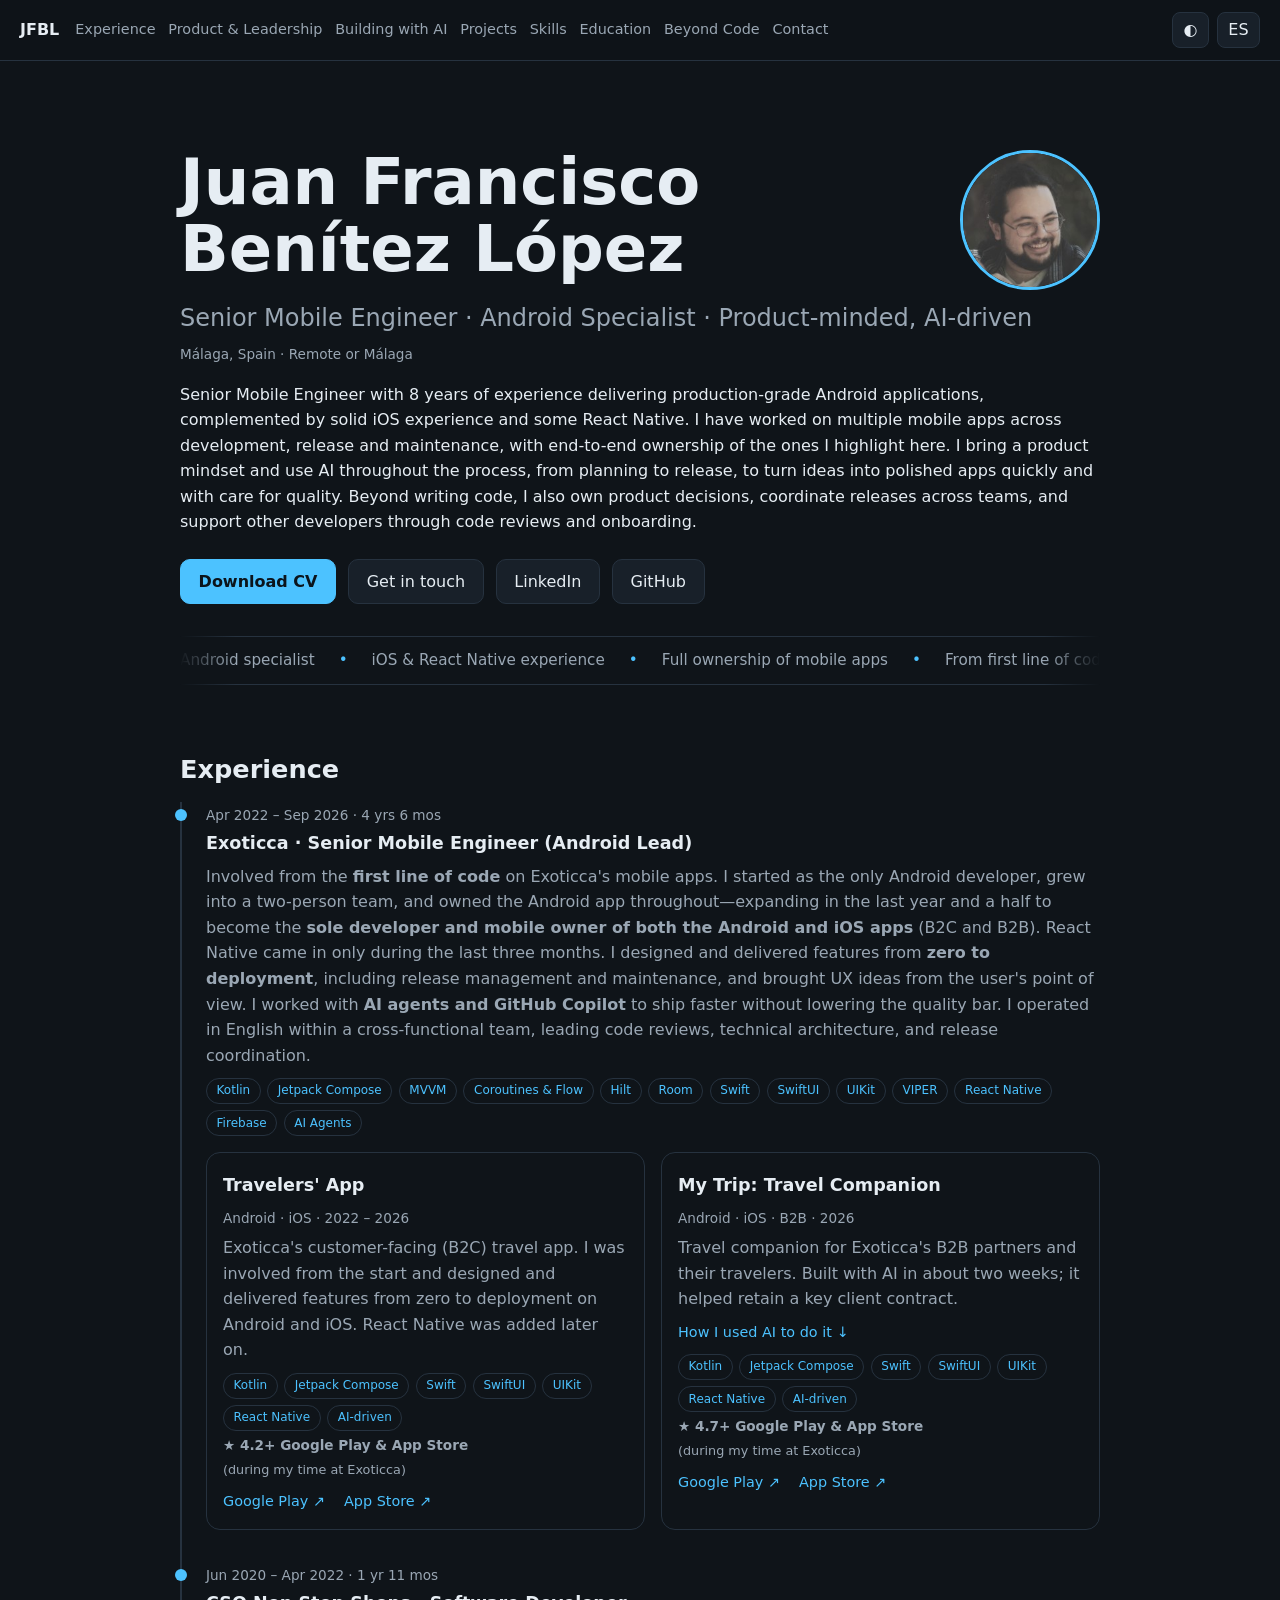
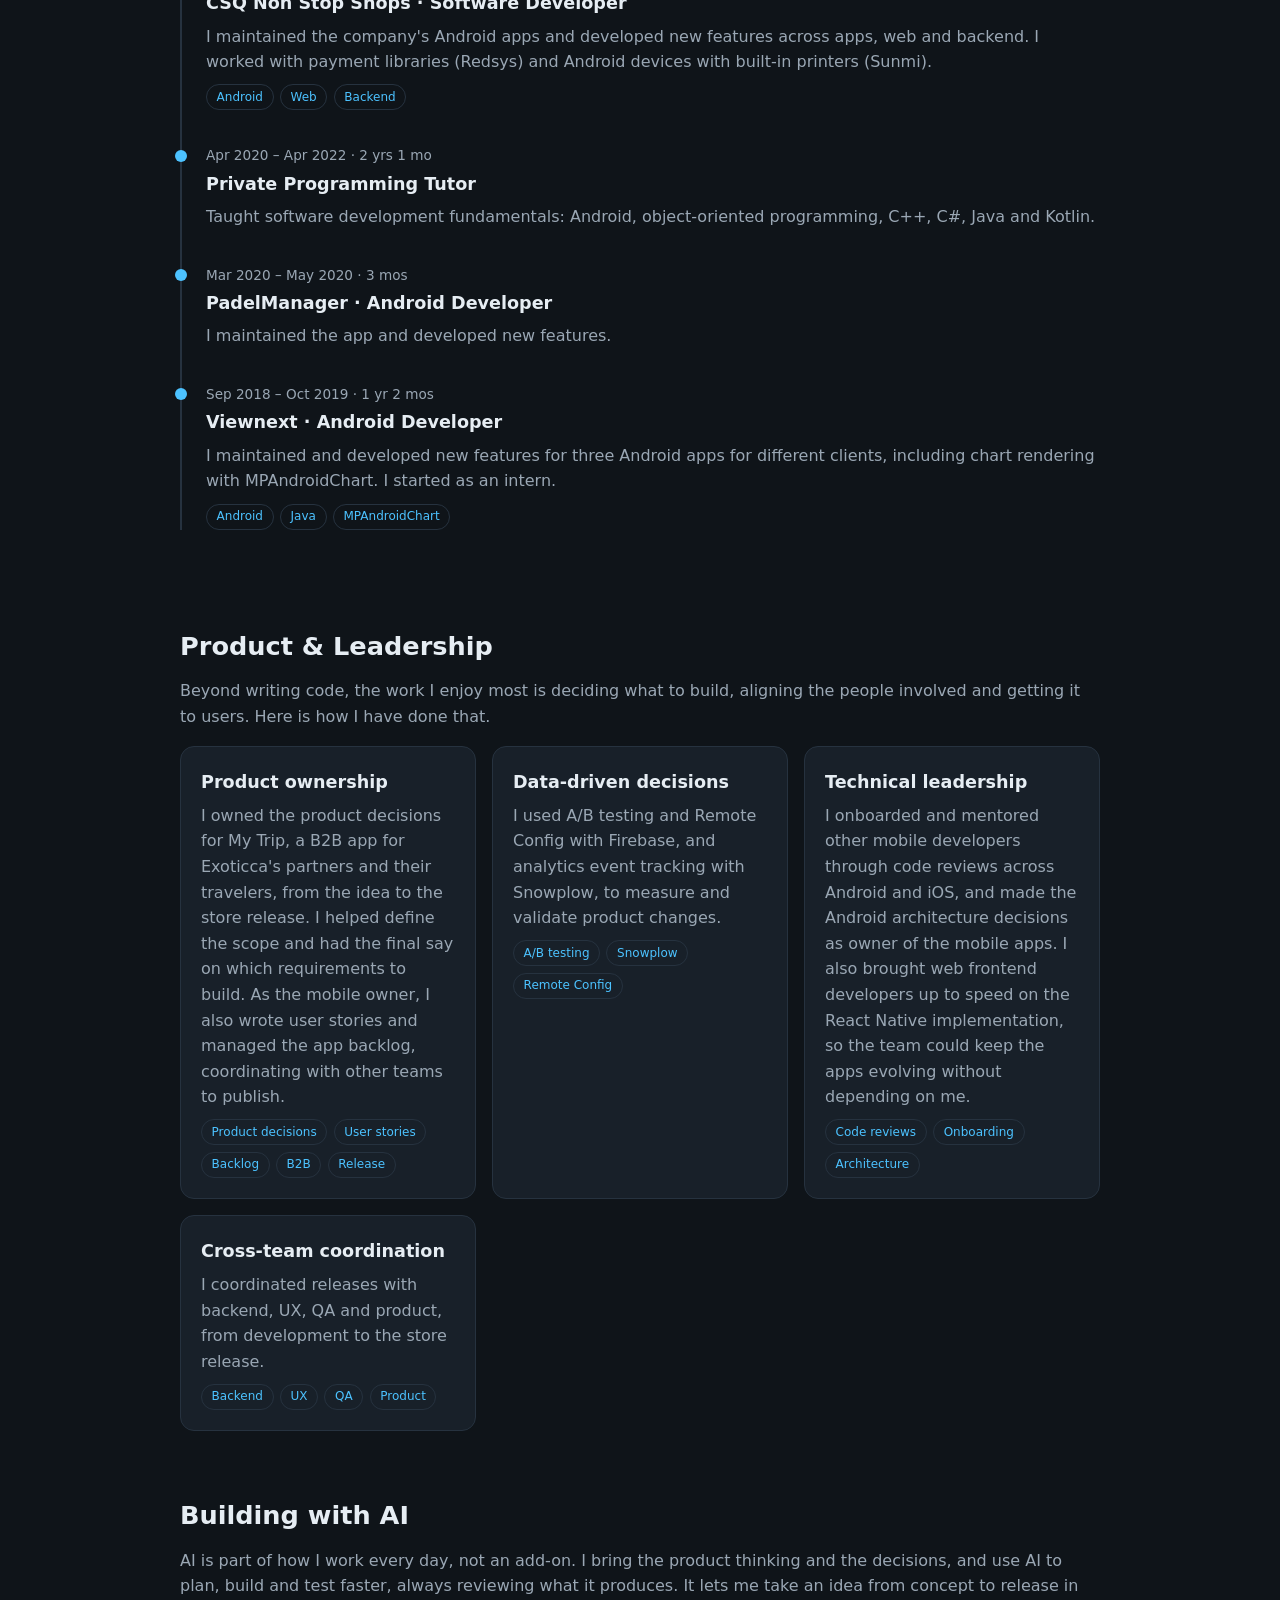
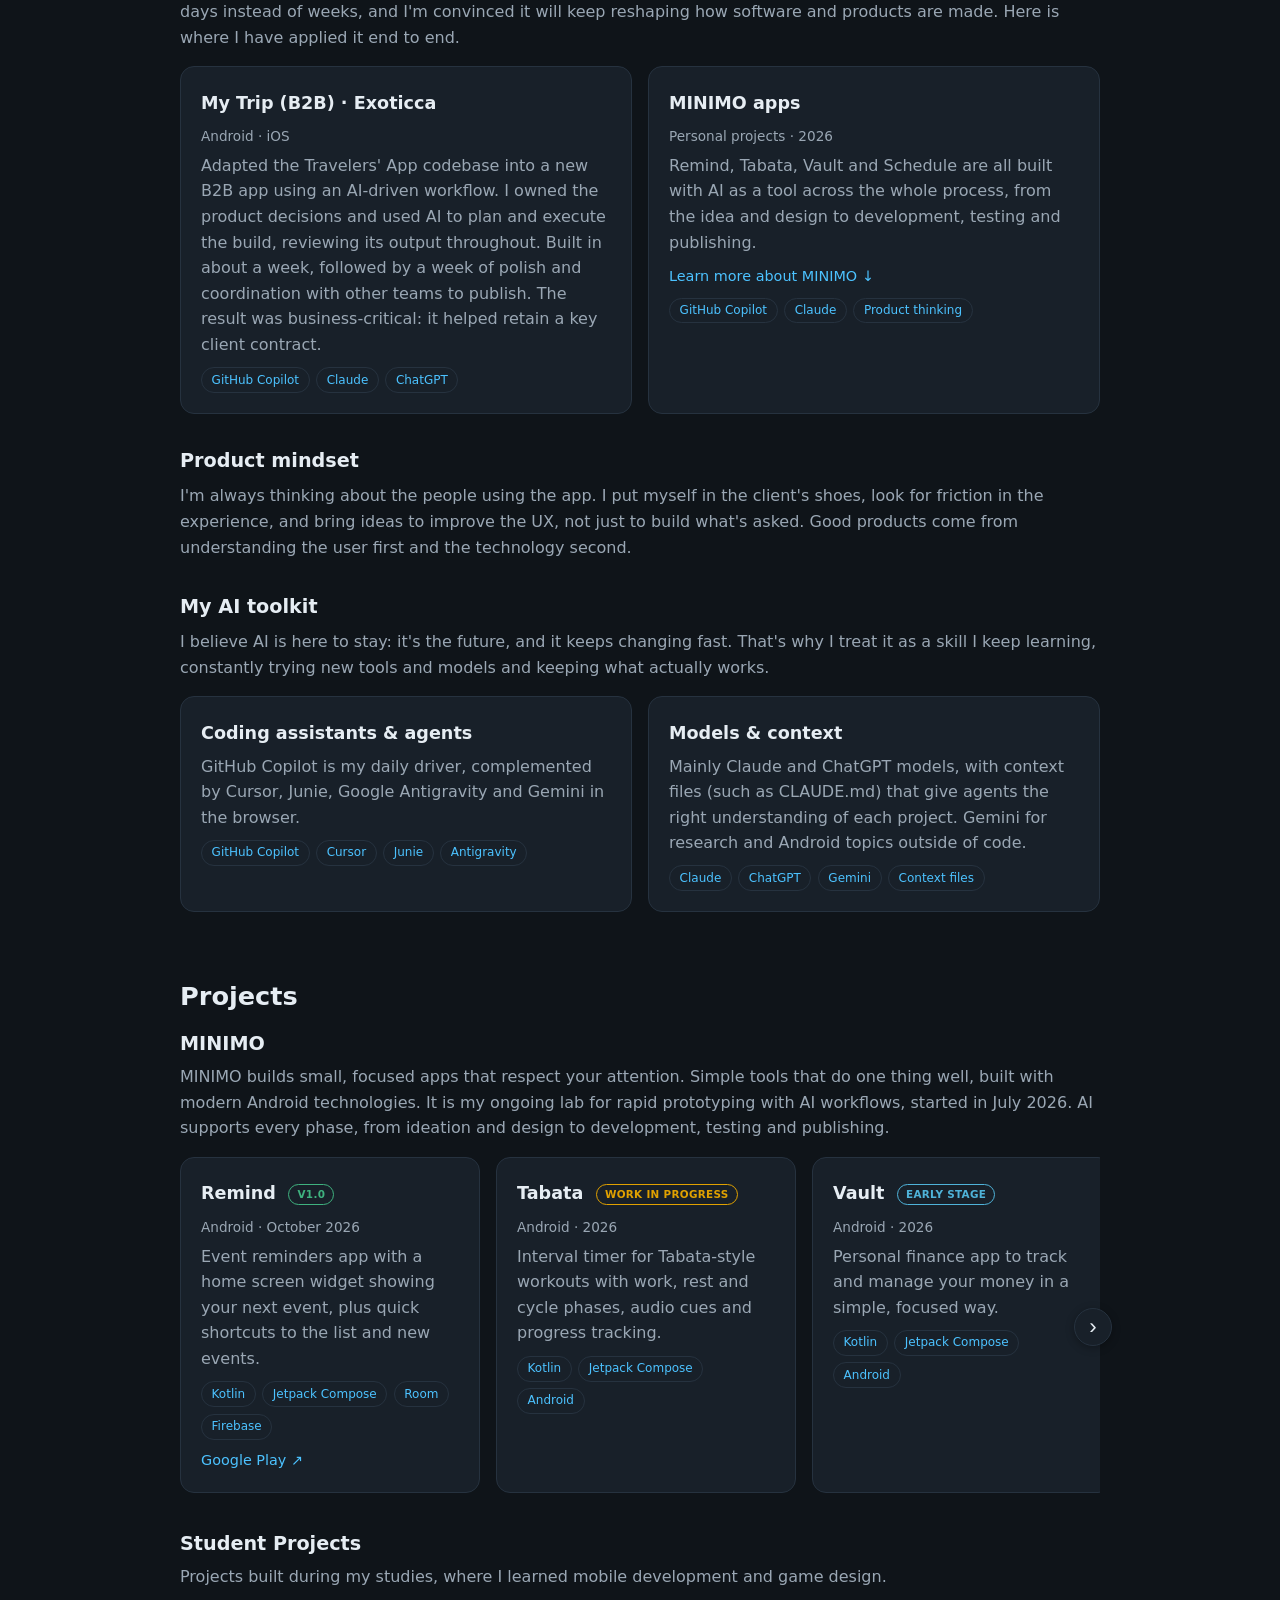
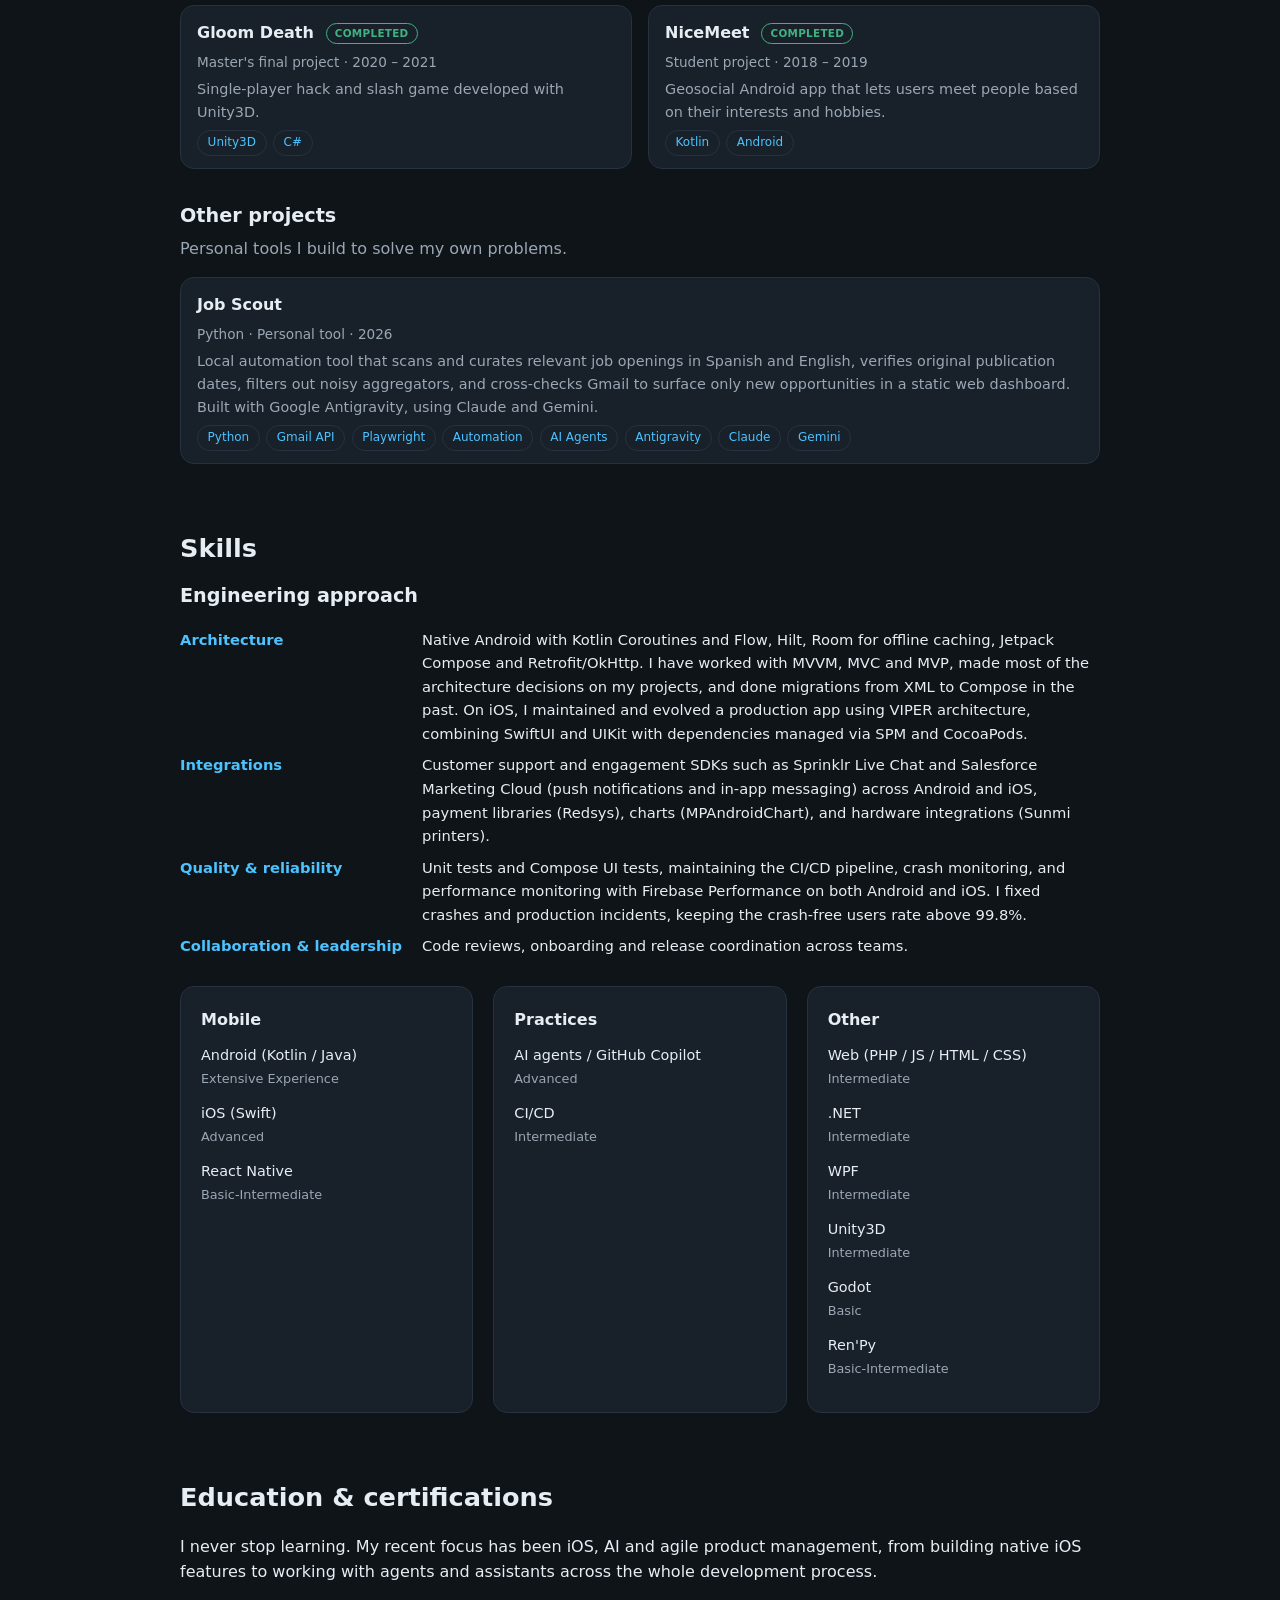
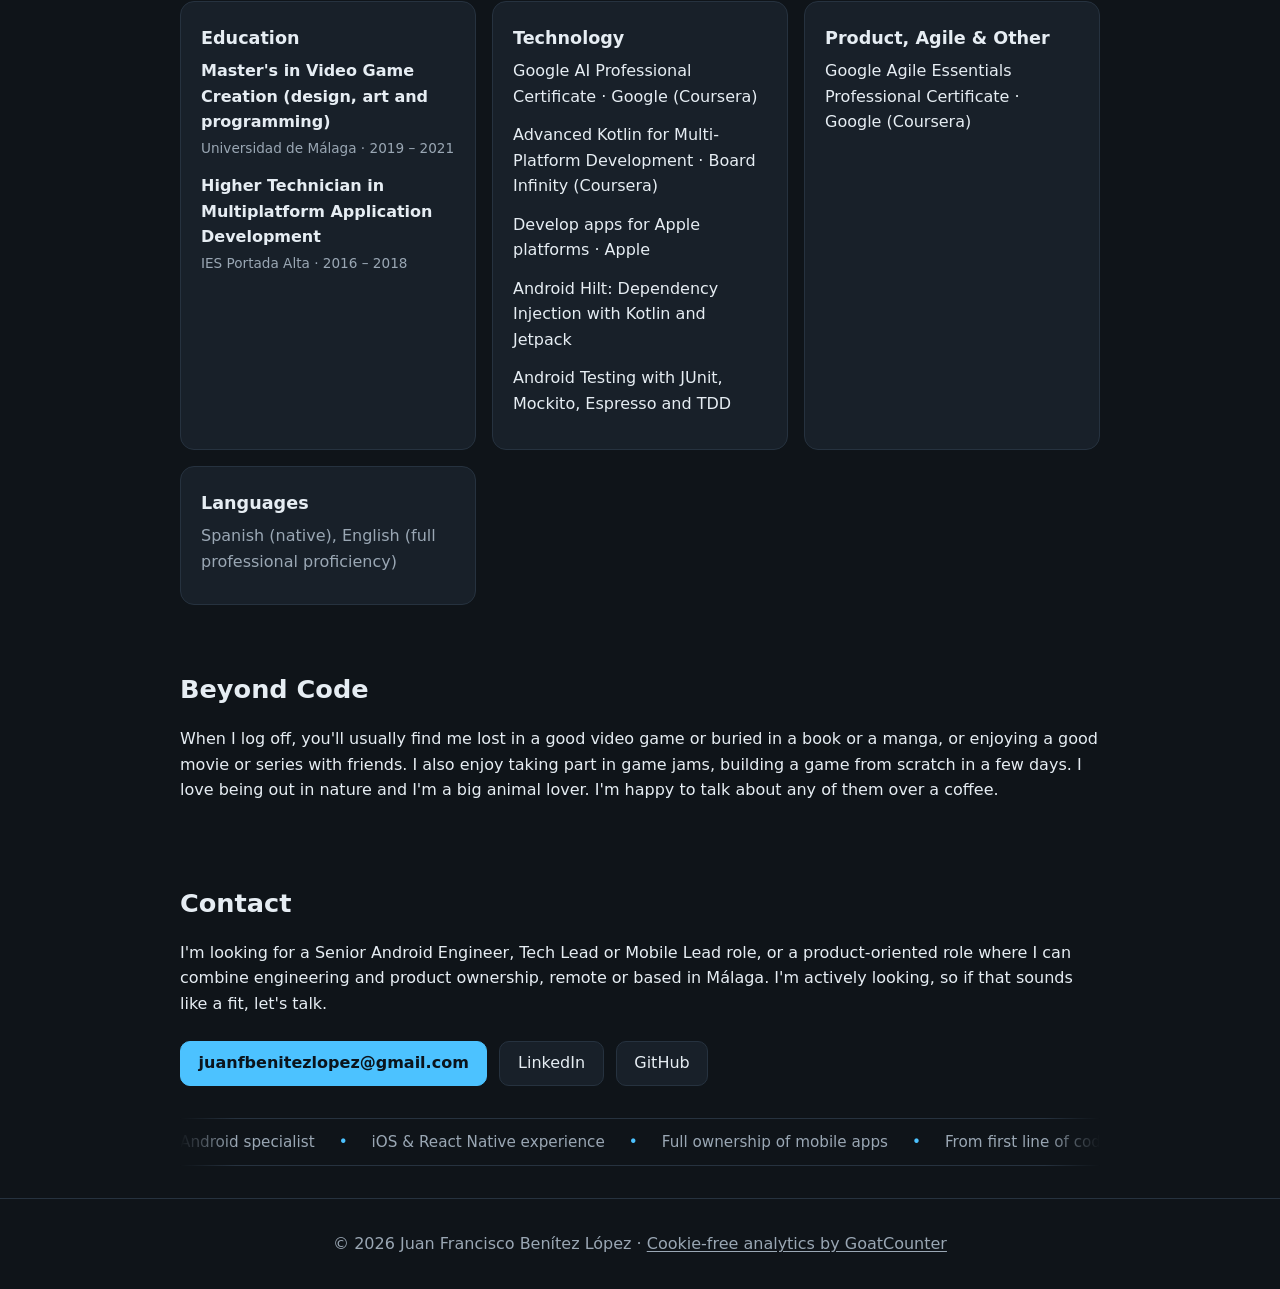
==== index.html @ c525247b "Work on wording" ====
<!DOCTYPE html>
<html lang="en">
<head>
  <meta charset="utf-8">
  <meta name="viewport" content="width=device-width, initial-scale=1">
  <title>Juan Francisco Benítez López · Senior Mobile Engineer</title>
  <meta name="description" content="Senior Mobile Engineer (8 years of Android, plus iOS &amp; React Native). Product-minded and AI-driven, combining technical leadership and end-to-end mobile ownership.">
  <meta property="og:type" content="website">
  <link rel="icon" type="image/svg+xml" href="assets/favicon.svg">
  <meta property="og:title" content="Juan Francisco Benítez López · Senior Mobile Engineer">
  <meta property="og:description" content="Android specialist with iOS and React Native experience. Product-minded and AI-driven, from idea to release.">
  <meta property="og:url" content="https://juanfrancrater.github.io/">
  <meta property="og:image" content="https://juanfrancrater.github.io/assets/og-image.png">
  <meta property="og:image:width" content="1200">
  <meta property="og:image:height" content="630">
  <meta property="og:image:alt" content="Portfolio of Juan Francisco Benítez López, Senior Mobile Engineer">
  <meta name="twitter:card" content="summary_large_image">
  <meta name="twitter:image" content="https://juanfrancrater.github.io/assets/og-image.png">
  <link rel="canonical" href="https://juanfrancrater.github.io/">
  <script type="application/ld+json">
  {
    "@context": "https://schema.org",
    "@type": "Person",
    "name": "Juan Francisco Benítez López",
    "jobTitle": "Senior Mobile Engineer",
    "description": "Senior Mobile Engineer (8 years of Android, plus iOS & React Native). Product-minded and AI-driven, combining technical leadership and end-to-end mobile ownership.",
    "url": "https://juanfrancrater.github.io/",
    "address": { "@type": "PostalAddress", "addressLocality": "Málaga", "addressCountry": "ES" },
    "knowsAbout": ["Android", "Kotlin", "Jetpack Compose", "Kotlin Coroutines", "Hilt", "iOS", "Swift", "SwiftUI", "UIKit", "VIPER", "React Native", "Product Ownership", "Technical Leadership", "AI-assisted development"],
    "sameAs": ["https://www.linkedin.com/in/juanfbenlop", "https://github.com/JuanFranCrater"]
  }
  </script>
  <link rel="stylesheet" href="style.css">
</head>
<body>
  <header class="nav">
    <a class="brand" href="#top">JFBL</a>
    <nav>
      <a href="#experience" data-i18n="nav.experience">Experience</a>
      <a href="#impact" data-i18n="nav.impact">Product &amp; Leadership</a>
      <a href="#ai" data-i18n="nav.ai">Building with AI</a>
      <a href="#projects" data-i18n="nav.projects">Projects</a>
      <a href="#skills" data-i18n="nav.skills">Skills</a>
      <a href="#education" data-i18n="nav.education">Education</a>
      <a href="#beyond" data-i18n="nav.beyond">Beyond Code</a>
      <a href="#contact" data-i18n="nav.contact">Contact</a>
    </nav>
    <div class="controls">
      <button id="theme" aria-label="Toggle theme">◐</button>
      <button id="lang" aria-label="Change language">ES</button>
    </div>
  </header>

  <main id="top">
    <section class="hero">
      <div class="hero-top">
        <h1>Juan Francisco<br>Benítez López</h1>
        <img class="avatar" src="assets/photo.jpg" alt="Juan Francisco Benítez López" width="140" height="140">
      </div>
      <h2 data-i18n="hero.headline">Senior Mobile Engineer · Android Specialist · Product-minded, AI-driven</h2>
      <p class="meta" data-i18n="hero.location">Málaga, Spain · Remote or Málaga</p>
      <p class="lead" data-i18n="hero.summary">Senior Mobile Engineer with 8 years of experience delivering production-grade Android applications, complemented by solid iOS experience and some React Native. I have worked on multiple mobile apps across development, release and maintenance, with end-to-end ownership of the ones I highlight here. I bring a product mindset and use AI throughout the process, from planning to release, to turn ideas into polished apps quickly and with care for quality. Beyond writing code, I also own product decisions, coordinate releases across teams, and support other developers through code reviews and onboarding.</p>
      <div class="cta">
        <a class="btn primary" href="assets/cv-en.pdf" data-cv data-i18n="hero.cv">Download CV</a>
        <a class="btn" href="#contact" data-i18n="hero.contact">Get in touch</a>
        <a class="btn" href="https://www.linkedin.com/in/juanfbenlop" target="_blank" rel="noopener">LinkedIn</a>
        <a class="btn" href="https://github.com/JuanFranCrater" target="_blank" rel="noopener">GitHub</a>
      </div>
      <div class="ticker" aria-label="Highlights">
        <div class="ticker-track">
          <div class="ticker-group">
            <span data-i18n="tick.android">Android specialist</span>
            <span data-i18n="tick.platforms">iOS &amp; React Native experience</span>
            <span data-i18n="tick.owner">Full ownership of mobile apps</span>
            <span data-i18n="tick.lifecycle">From first line of code to release</span>
            <span data-i18n="tick.ai">AI-driven workflow</span>
            <span data-i18n="tick.product">Product mindset</span>
            <span data-i18n="tick.stack">Kotlin · Jetpack Compose · Swift</span>
          </div>
          <div class="ticker-group" aria-hidden="true">
            <span data-i18n="tick.android">Android specialist</span>
            <span data-i18n="tick.platforms">iOS &amp; React Native experience</span>
            <span data-i18n="tick.owner">Full ownership of mobile apps</span>
            <span data-i18n="tick.lifecycle">From first line of code to release</span>
            <span data-i18n="tick.ai">AI-driven workflow</span>
            <span data-i18n="tick.product">Product mindset</span>
            <span data-i18n="tick.stack">Kotlin · Jetpack Compose · Swift</span>
          </div>
        </div>
      </div>
    </section>

    <section id="experience">
      <h3 class="section-title" data-i18n="nav.experience">Experience</h3>
      <div class="timeline">
        <article>
          <span class="date" data-i18n="exp.exoticca.date">Apr 2022 – Sep 2026 · 4 yrs 6 mos</span>
          <h4>Exoticca · <span data-i18n="exp.exoticca.role">Senior Mobile Engineer (Android Lead)</span></h4>
          <p data-i18n="exp.exoticca.desc">Involved from the <strong>first line of code</strong> on Exoticca's mobile apps. I started as the only Android developer, grew into a two-person team, and owned the Android app throughout—expanding in the last year and a half to become the <strong>sole developer and mobile owner of both the Android and iOS apps</strong> (B2C and B2B). React Native came in only during the last three months. I designed and delivered features from <strong>zero to deployment</strong>, including release management and maintenance, and brought UX ideas from the user's point of view. I worked with <strong>AI agents and GitHub Copilot</strong> to ship faster without lowering the quality bar. I operated in English within a cross-functional team, leading code reviews, technical architecture, and release coordination.</p>
          <div class="tags"><span>Kotlin</span><span>Jetpack Compose</span><span>MVVM</span><span>Coroutines &amp; Flow</span><span>Hilt</span><span>Room</span><span>Swift</span><span>SwiftUI</span><span>UIKit</span><span>VIPER</span><span>React Native</span><span>Firebase</span><span>AI Agents</span></div>
          <div class="grid sub">
            <article class="card">
              <h4>Travelers' App</h4>
              <span class="meta" data-i18n="proj.travelers.meta">Android · iOS · 2022 – 2026</span>
              <p data-i18n="proj.travelers.desc">Exoticca's customer-facing (B2C) travel app. I was involved from the start and designed and delivered features from zero to deployment on Android and iOS. React Native was added later on.</p>
              <div class="tags"><span>Kotlin</span><span>Jetpack Compose</span><span>Swift</span><span>SwiftUI</span><span>UIKit</span><span>React Native</span><span data-i18n="tag.aiDriven">AI-driven</span></div>
              <p class="rating"><span>★ 4.2+ <span data-i18n="rating.stores">Google Play &amp; App Store</span></span> <span class="meta" data-i18n="rating.note">(during my time at Exoticca)</span></p>
              <div class="links"><a href="https://play.google.com/store/apps/details?id=com.exoticca.android" target="_blank" rel="noopener">Google Play ↗</a> <a href="https://apps.apple.com/es/app/exoticca-app-para-viajeros/id1604571536" target="_blank" rel="noopener">App Store ↗</a></div>
            </article>
            <article class="card">
              <h4>My Trip: Travel Companion</h4>
              <span class="meta" data-i18n="proj.mytrip.meta">Android · iOS · B2B · 2026</span>
              <p data-i18n="proj.mytrip.desc">Travel companion for Exoticca's B2B partners and their travelers. Built with AI in about two weeks; it helped retain a key client contract.</p>
              <p class="more"><a href="#ai" data-highlight="my-trip" data-i18n="more.mytrip">How I used AI to do it ↓</a></p>
              <div class="tags"><span>Kotlin</span><span>Jetpack Compose</span><span>Swift</span><span>SwiftUI</span><span>UIKit</span><span>React Native</span><span data-i18n="tag.aiDriven">AI-driven</span></div>
              <p class="rating"><span>★ 4.7+ <span data-i18n="rating.stores">Google Play &amp; App Store</span></span> <span class="meta" data-i18n="rating.note">(during my time at Exoticca)</span></p>
              <div class="links"><a href="https://play.google.com/store/apps/details?id=com.exoticca.android.partners" target="_blank" rel="noopener">Google Play ↗</a> <a href="https://apps.apple.com/es/app/my-trip-compa%C3%B1ero-de-viaje/id6795553466" target="_blank" rel="noopener">App Store ↗</a></div>
            </article>
          </div>
        </article>
        <article>
          <span class="date" data-i18n="exp.csq.date">Jun 2020 – Apr 2022 · 1 yr 11 mos</span>
          <h4>CSQ Non Stop Shops · <span data-i18n="exp.csq.role">Software Developer</span></h4>
          <p data-i18n="exp.csq.desc">I maintained the company's Android apps and developed new features across apps, web and backend. I worked with payment libraries (Redsys) and Android devices with built-in printers (Sunmi).</p>
          <div class="tags"><span>Android</span><span>Web</span><span>Backend</span></div>
        </article>
        <article>
          <span class="date" data-i18n="exp.tutor.date">Apr 2020 – Apr 2022 · 2 yrs 1 mo</span>
          <h4><span data-i18n="exp.tutor.role">Private Programming Tutor</span></h4>
          <p data-i18n="exp.tutor.desc">Taught software development fundamentals: Android, object-oriented programming, C++, C#, Java and Kotlin.</p>
        </article>
        <article>
          <span class="date" data-i18n="exp.padel.date">Mar 2020 – May 2020 · 3 mos</span>
          <h4>PadelManager · <span data-i18n="exp.padel.role">Android Developer</span></h4>
          <p data-i18n="exp.padel.desc">I maintained the app and developed new features.</p>
        </article>
        <article>
          <span class="date" data-i18n="exp.viewnext.date">Sep 2018 – Oct 2019 · 1 yr 2 mos</span>
          <h4>Viewnext · <span data-i18n="exp.viewnext.role">Android Developer</span></h4>
          <p data-i18n="exp.viewnext.desc">I maintained and developed new features for three Android apps for different clients, including chart rendering with MPAndroidChart. I started as an intern.</p>
          <div class="tags"><span>Android</span><span>Java</span><span>MPAndroidChart</span></div>
        </article>
      </div>
    </section>

    <section id="impact">
      <h3 class="section-title" data-i18n="nav.impact">Product &amp; Leadership</h3>
      <p class="sub-desc" data-i18n="impact.intro">Beyond writing code, the work I enjoy most is deciding what to build, aligning the people involved and getting it to users. Here is how I have done that.</p>
      <div class="grid">
        <article class="card">
          <h4 data-i18n="impact.owner.title">Product ownership</h4>
          <p data-i18n="impact.owner.desc">I owned the product decisions for My Trip, a B2B app for Exoticca's partners and their travelers, from the idea to the store release. I helped define the scope and had the final say on which requirements to build. As the mobile owner, I also wrote user stories and managed the app backlog, coordinating with other teams to publish.</p>
          <div class="tags"><span data-i18n="tag.productDecisions">Product decisions</span><span data-i18n="tag.userStories">User stories</span><span>Backlog</span><span>B2B</span><span>Release</span></div>
        </article>
        <article class="card">
          <h4 data-i18n="impact.data.title">Data-driven decisions</h4>
          <p data-i18n="impact.data.desc">I used A/B testing and Remote Config with Firebase, and analytics event tracking with Snowplow, to measure and validate product changes.</p>
          <div class="tags"><span>A/B testing</span><span>Snowplow</span><span>Remote Config</span></div>
        </article>
        <article class="card">
          <h4 data-i18n="impact.lead.title">Technical leadership</h4>
          <p data-i18n="impact.lead.desc">I onboarded and mentored other mobile developers through code reviews across Android and iOS, and made the Android architecture decisions as owner of the mobile apps. I also brought web frontend developers up to speed on the React Native implementation, so the team could keep the apps evolving without depending on me.</p>
          <div class="tags"><span>Code reviews</span><span>Onboarding</span><span>Architecture</span></div>
        </article>
        <article class="card">
          <h4 data-i18n="impact.coord.title">Cross-team coordination</h4>
          <p data-i18n="impact.coord.desc">I coordinated releases with backend, UX, QA and product, from development to the store release.</p>
          <div class="tags"><span>Backend</span><span>UX</span><span>QA</span><span>Product</span></div>
        </article>
      </div>
    </section>

    <section id="ai">
      <h3 class="section-title" data-i18n="nav.ai">Building with AI</h3>
      <p class="sub-desc" data-i18n="ai.intro">AI is part of how I work every day, not an add-on. I bring the product thinking and the decisions, and use AI to plan, build and test faster, always reviewing what it produces. It lets me take an idea from concept to release in days instead of weeks, and I'm convinced it will keep reshaping how software and products are made. Here is where I have applied it end to end.</p>
      <div class="grid">
        <article class="card" id="my-trip">
          <h4 data-i18n="ai.mytrip.title">My Trip (B2B) · Exoticca</h4>
          <span class="meta" data-i18n="ai.mytrip.meta">Android · iOS</span>
          <p data-i18n="ai.mytrip.desc">Adapted the Travelers' App codebase into a new B2B app using an AI-driven workflow. I owned the product decisions and used AI to plan and execute the build, reviewing its output throughout. Built in about a week, followed by a week of polish and coordination with other teams to publish. The result was business-critical: it helped retain a key client contract.</p>
          <div class="tags"><span>GitHub Copilot</span><span>Claude</span><span>ChatGPT</span></div>
        </article>
        <article class="card">
          <h4 data-i18n="ai.minimo.title">MINIMO apps</h4>
          <span class="meta" data-i18n="ai.minimo.meta">Personal projects · 2026</span>
          <p data-i18n="ai.minimo.desc">Remind, Tabata, Vault and Schedule are all built with AI as a tool across the whole process, from the idea and design to development, testing and publishing.</p>
          <p class="more"><a href="#projects" data-i18n="more.minimo">Learn more about MINIMO ↓</a></p>
          <div class="tags"><span>GitHub Copilot</span><span>Claude</span><span data-i18n="tag.productThinking">Product thinking</span></div>
        </article>
      </div>

      <h4 class="subtitle" data-i18n="ai.product.title">Product mindset</h4>
      <p class="sub-desc" data-i18n="ai.product.desc">I'm always thinking about the people using the app. I put myself in the client's shoes, look for friction in the experience, and bring ideas to improve the UX, not just to build what's asked. Good products come from understanding the user first and the technology second.</p>

      <h4 class="subtitle" data-i18n="ai.tools.title">My AI toolkit</h4>
      <p class="sub-desc" data-i18n="ai.tools.desc">I believe AI is here to stay: it's the future, and it keeps changing fast. That's why I treat it as a skill I keep learning, constantly trying new tools and models and keeping what actually works.</p>
      <div class="grid">
        <article class="card">
          <h4 data-i18n="ai.tools.coding">Coding assistants &amp; agents</h4>
          <p data-i18n="ai.tools.coding.desc">GitHub Copilot is my daily driver, complemented by Cursor, Junie, Google Antigravity and Gemini in the browser.</p>
          <div class="tags"><span>GitHub Copilot</span><span>Cursor</span><span>Junie</span><span>Antigravity</span></div>
        </article>
        <article class="card">
          <h4 data-i18n="ai.tools.models">Models &amp; context</h4>
          <p data-i18n="ai.tools.models.desc">Mainly Claude and ChatGPT models, with context files (such as CLAUDE.md) that give agents the right understanding of each project. Gemini for research and Android topics outside of code.</p>
          <div class="tags"><span>Claude</span><span>ChatGPT</span><span>Gemini</span><span data-i18n="tag.contextFiles">Context files</span></div>
        </article>
      </div>
    </section>

    <section id="projects">
      <h3 class="section-title" data-i18n="nav.projects">Projects</h3>

      <h4 class="subtitle">MINIMO</h4>
      <p class="sub-desc" data-i18n="minimo.desc">MINIMO builds small, focused apps that respect your attention. Simple tools that do one thing well, built with modern Android technologies. It is my ongoing lab for rapid prototyping with AI workflows, started in July 2026. AI supports every phase, from ideation and design to development, testing and publishing.</p>
      <div class="grid carousel">
        <article class="card">
          <h4>Remind <span class="badge done">v1.0</span></h4>
          <span class="meta" data-i18n="proj.remind.meta">Android · October 2026</span>
          <p data-i18n="proj.remind.desc">Event reminders app with a home screen widget showing your next event, plus quick shortcuts to the list and new events.</p>
          <div class="tags"><span>Kotlin</span><span>Jetpack Compose</span><span>Room</span><span>Firebase</span></div>
          <div class="links"><a href="https://play.google.com/store/apps/details?id=com.minimo.remind" target="_blank" rel="noopener">Google Play ↗</a></div>
        </article>
        <article class="card">
          <h4>Tabata <span class="badge wip" data-i18n="badge.wip">Work in progress</span></h4>
          <span class="meta" data-i18n="proj.tabata.meta">Android · 2026</span>
          <p data-i18n="proj.tabata.desc">Interval timer for Tabata-style workouts with work, rest and cycle phases, audio cues and progress tracking.</p>
          <div class="tags"><span>Kotlin</span><span>Jetpack Compose</span><span>Android</span></div>
        </article>
        <article class="card">
          <h4>Vault <span class="badge early" data-i18n="badge.early">Early stage</span></h4>
          <span class="meta" data-i18n="proj.vault.meta">Android · 2026</span>
          <p data-i18n="proj.vault.desc">Personal finance app to track and manage your money in a simple, focused way.</p>
          <div class="tags"><span>Kotlin</span><span>Jetpack Compose</span><span>Android</span></div>
        </article>
        <article class="card">
          <h4>Schedule <span class="badge early" data-i18n="badge.early">Early stage</span></h4>
          <span class="meta" data-i18n="proj.schedule.meta">Android · 2026</span>
          <p data-i18n="proj.schedule.desc">Weekly planner to organize your week with a simple timetable system.</p>
          <div class="tags"><span>Kotlin</span><span>Jetpack Compose</span><span>Android</span></div>
        </article>
      </div>

      <h4 class="subtitle" data-i18n="proj.student">Student Projects</h4>
      <p class="sub-desc" data-i18n="student.desc">Projects built during my studies, where I learned mobile development and game design.</p>
      <div class="grid compact">
        <article class="card">
          <h4>Gloom Death <span class="badge done" data-i18n="badge.done">Completed</span></h4>
          <span class="meta" data-i18n="proj.gloom.meta">Master's final project · 2020 – 2021</span>
          <p data-i18n="proj.gloom.desc">Single-player hack and slash game developed with Unity3D.</p>
          <div class="tags"><span>Unity3D</span><span>C#</span></div>
        </article>
        <article class="card">
          <h4>NiceMeet <span class="badge done" data-i18n="badge.done">Completed</span></h4>
          <span class="meta" data-i18n="proj.nicemeet.meta">Student project · 2018 – 2019</span>
          <p data-i18n="proj.nicemeet.desc">Geosocial Android app that lets users meet people based on their interests and hobbies.</p>
          <div class="tags"><span>Kotlin</span><span>Android</span></div>
        </article>
      </div>

      <h4 class="subtitle" data-i18n="proj.other">Other projects</h4>
      <p class="sub-desc" data-i18n="other.desc">Personal tools I build to solve my own problems.</p>
      <div class="grid compact">
        <article class="card">
          <h4>Job Scout</h4>
          <span class="meta" data-i18n="proj.jobscout.meta">Python · Personal tool · 2026</span>
          <p data-i18n="proj.jobscout.desc">Local automation tool that scans and curates relevant job openings in Spanish and English, verifies original publication dates, filters out noisy aggregators, and cross-checks Gmail to surface only new opportunities in a static web dashboard. Built with Google Antigravity, using Claude and Gemini.</p>
          <div class="tags"><span>Python</span><span>Gmail API</span><span>Playwright</span><span data-i18n="tag.automation">Automation</span><span data-i18n="tag.aiAgents">AI Agents</span><span>Antigravity</span><span>Claude</span><span>Gemini</span></div>
        </article>
      </div>
    </section>

    <section id="skills">
      <h3 class="section-title" data-i18n="nav.skills">Skills</h3>
      <h4 class="subtitle" data-i18n="eng.title">Engineering approach</h4>
      <dl class="eng">
        <dt data-i18n="eng.arch.label">Architecture</dt>
        <dd data-i18n="eng.arch.text">Native Android with Kotlin Coroutines and Flow, Hilt, Room for offline caching, Jetpack Compose and Retrofit/OkHttp. I have worked with MVVM, MVC and MVP, made most of the architecture decisions on my projects, and done migrations from XML to Compose in the past. On iOS, I maintained and evolved a production app using VIPER architecture, combining SwiftUI and UIKit with dependencies managed via SPM and CocoaPods.</dd>
        <dt data-i18n="eng.int.label">Integrations</dt>
        <dd data-i18n="eng.int.text">Customer support and engagement SDKs such as Sprinklr Live Chat and Salesforce Marketing Cloud (push notifications and in-app messaging) across Android and iOS, payment libraries (Redsys), charts (MPAndroidChart), and hardware integrations (Sunmi printers).</dd>
        <dt data-i18n="eng.quality.label">Quality &amp; reliability</dt>
        <dd data-i18n="eng.quality.text">Unit tests and Compose UI tests, maintaining the CI/CD pipeline, crash monitoring, and performance monitoring with Firebase Performance on both Android and iOS. I fixed crashes and production incidents, keeping the crash-free users rate above 99.8%.</dd>
        <dt data-i18n="eng.team.label">Collaboration &amp; leadership</dt>
        <dd data-i18n="eng.team.text">Code reviews, onboarding and release coordination across teams.</dd>
      </dl>
      <div class="skills" id="skill-list">
        <div class="skill-group">
          <h4 data-i18n="skills.Mobile">Mobile</h4>
          <div class="skill">Android (Kotlin / Java)<span class="lvl" data-i18n="lvl.Extensive Experience">Extensive Experience</span></div>
          <div class="skill">iOS (Swift)<span class="lvl" data-i18n="lvl.Advanced">Advanced</span></div>
          <div class="skill">React Native<span class="lvl" data-i18n="lvl.Basic-Intermediate">Basic-Intermediate</span></div>
        </div>
        <div class="skill-group">
          <h4 data-i18n="skills.Practices">Practices</h4>
          <div class="skill">AI agents / GitHub Copilot<span class="lvl" data-i18n="lvl.Advanced">Advanced</span></div>
          <div class="skill">CI/CD<span class="lvl" data-i18n="lvl.Intermediate">Intermediate</span></div>
        </div>
        <div class="skill-group">
          <h4 data-i18n="skills.Other">Other</h4>
          <div class="skill">Web (PHP / JS / HTML / CSS)<span class="lvl" data-i18n="lvl.Intermediate">Intermediate</span></div>
          <div class="skill">.NET<span class="lvl" data-i18n="lvl.Intermediate">Intermediate</span></div>
          <div class="skill">WPF<span class="lvl" data-i18n="lvl.Intermediate">Intermediate</span></div>
          <div class="skill">Unity3D<span class="lvl" data-i18n="lvl.Intermediate">Intermediate</span></div>
          <div class="skill">Godot<span class="lvl" data-i18n="lvl.Basic">Basic</span></div>
          <div class="skill">Ren'Py<span class="lvl" data-i18n="lvl.Basic-Intermediate">Basic-Intermediate</span></div>
        </div>
      </div>
    </section>

    <section id="education">
      <h3 class="section-title" data-i18n="edu.title">Education &amp; certifications</h3>
      <p data-i18n="edu.learning">I never stop learning. My recent focus has been iOS, AI and agile product management, from building native iOS features to working with agents and assistants across the whole development process.</p>
      <div class="grid">
        <article class="card">
          <h4 data-i18n="edu.group.edu">Education</h4>
          <ul class="plain">
            <li><strong data-i18n="edu.master">Master's in Video Game Creation (design, art and programming)</strong><br><span class="meta">Universidad de Málaga · 2019 – 2021</span></li>
            <li><strong data-i18n="edu.dam">Higher Technician in Multiplatform Application Development</strong><br><span class="meta">IES Portada Alta · 2016 – 2018</span></li>
          </ul>
        </article>
        <article class="card">
          <h4 data-i18n="edu.group.tech">Technology</h4>
          <ul class="plain">
            <li data-i18n="cert.googleai">Google AI Professional Certificate · Google (Coursera)</li>
            <li data-i18n="cert.kmp">Advanced Kotlin for Multi-Platform Development · Board Infinity (Coursera)</li>
            <li data-i18n="cert.apple">Develop apps for Apple platforms · Apple</li>
            <li data-i18n="cert.hilt">Android Hilt: Dependency Injection with Kotlin and Jetpack</li>
            <li data-i18n="cert.testing">Android Testing with JUnit, Mockito, Espresso and TDD</li>
          </ul>
        </article>
        <article class="card">
          <h4 data-i18n="edu.group.product">Product, Agile &amp; Other</h4>
          <ul class="plain">
            <li data-i18n="cert.agile">Google Agile Essentials Professional Certificate · Google (Coursera)</li>
          </ul>
        </article>
        <article class="card">
          <h4 data-i18n="edu.group.lang">Languages</h4>
          <p data-i18n="langs.short">Spanish (native), English (full professional proficiency)</p>
        </article>
      </div>
    </section>

    <section id="beyond">
      <h3 class="section-title" data-i18n="nav.beyond">Beyond Code</h3>
      <p class="lead" data-i18n="beyond.text">When I log off, you'll usually find me lost in a good video game or buried in a book or a manga, or enjoying a good movie or series with friends. I also enjoy taking part in game jams, building a game from scratch in a few days. I love being out in nature and I'm a big animal lover. I'm happy to talk about any of them over a coffee.</p>
    </section>

    <section id="contact">
      <h3 class="section-title" data-i18n="nav.contact">Contact</h3>
      <p class="lead" data-i18n="contact.looking">I'm looking for a Senior Android Engineer, Tech Lead or Mobile Lead role, or a product-oriented role where I can combine engineering and product ownership, remote or based in Málaga. I'm actively looking, so if that sounds like a fit, let's talk.</p>
      <div class="cta">
        <a class="btn primary" href="mailto:juanfbenitezlopez@gmail.com">juanfbenitezlopez@gmail.com</a>
        <a class="btn" href="https://www.linkedin.com/in/juanfbenlop" target="_blank" rel="noopener">LinkedIn</a>
        <a class="btn" href="https://github.com/JuanFranCrater" target="_blank" rel="noopener">GitHub</a>
      </div>
      <div class="ticker" aria-label="Highlights">
        <div class="ticker-track">
          <div class="ticker-group">
            <span data-i18n="tick.android">Android specialist</span>
            <span data-i18n="tick.platforms">iOS &amp; React Native experience</span>
            <span data-i18n="tick.owner">Full ownership of mobile apps</span>
            <span data-i18n="tick.lifecycle">From first line of code to release</span>
            <span data-i18n="tick.ai">AI-driven workflow</span>
            <span data-i18n="tick.product">Product mindset</span>
            <span data-i18n="tick.stack">Kotlin · Jetpack Compose · Swift</span>
          </div>
          <div class="ticker-group" aria-hidden="true">
            <span data-i18n="tick.android">Android specialist</span>
            <span data-i18n="tick.platforms">iOS &amp; React Native experience</span>
            <span data-i18n="tick.owner">Full ownership of mobile apps</span>
            <span data-i18n="tick.lifecycle">From first line of code to release</span>
            <span data-i18n="tick.ai">AI-driven workflow</span>
            <span data-i18n="tick.product">Product mindset</span>
            <span data-i18n="tick.stack">Kotlin · Jetpack Compose · Swift</span>
          </div>
        </div>
      </div>
    </section>
  </main>

  <footer>© <span id="year"></span> Juan Francisco Benítez López · <a href="https://www.goatcounter.com/" target="_blank" rel="noopener" data-i18n="footer.analytics">Cookie-free analytics by GoatCounter</a></footer>
  <script src="script.js"></script>
  <script data-goatcounter="https://juanfcrater.goatcounter.com/count" async src="https://gc.zgo.at/count.js"></script>
</body>
</html>
---- style.css ----
:root {
  --bg: #0f1419; --surface: #182029; --text: #e6edf3; --muted: #9aa7b4;
  --accent: #4cc2ff; --border: #26323f;
}
:root[data-theme="light"] {
  --bg: #f7f9fb; --surface: #ffffff; --text: #16202a; --muted: #5a6876;
  --accent: #0a6cc4; --border: #dde4ea;
}
* { box-sizing: border-box; }
html { scroll-behavior: smooth; }
section[id] { scroll-margin-top: 5rem; }
@media (max-width: 600px) { section[id] { scroll-margin-top: 8rem; } }
body {
  margin: 0; background: var(--bg); color: var(--text);
  font: 16px/1.6 system-ui, -apple-system, "Segoe UI", Roboto, sans-serif;
}
a { color: var(--accent); text-decoration: none; }
a:hover { text-decoration: underline; }
main, .nav, footer { max-width: 960px; margin: 0 auto; padding: 0 1.25rem; }
section { padding: 2rem 0; }

.nav {
  position: sticky; top: 0; z-index: 10; max-width: none;
  display: flex; align-items: center; gap: 1rem; padding: .75rem 1.25rem;
  background: color-mix(in srgb, var(--bg) 88%, transparent);
  backdrop-filter: blur(8px); border-bottom: 1px solid var(--border);
}
.nav nav { display: flex; gap: .5rem .8rem; flex: 1; flex-wrap: wrap; }
.nav nav a { color: var(--muted); font-size: .9rem; }
.nav nav a.active { color: var(--text); box-shadow: 0 2px 0 var(--accent, currentColor); }
.brand { font-weight: 700; color: var(--text); }
.controls { display: flex; gap: .5rem; }
.controls button {
  background: var(--surface); color: var(--text); border: 1px solid var(--border);
  border-radius: 8px; padding: .25rem .65rem; cursor: pointer; font: inherit;
}

.hero { padding-top: 5rem; }
.hero-top { display: flex; flex-wrap: wrap-reverse; align-items: center; justify-content: space-between; gap: 1rem 2rem; }
.avatar { width: 140px; height: 140px; border-radius: 50%; object-fit: cover; border: 3px solid var(--accent); }
.eyebrow { color: var(--accent); font-weight: 600; margin: 0; }
h1 { font-size: clamp(2.4rem, 7vw, 4rem); line-height: 1.05; margin: .5rem 0 1rem; }
h2 { font-size: clamp(1.1rem, 2.5vw, 1.5rem); font-weight: 500; color: var(--muted); margin: 0 0 1rem; }
.hero .meta { margin: -.6rem 0 1rem; }
.lead { max-width: none; color: var(--text); }
.cta { display: flex; flex-wrap: wrap; gap: .75rem; margin-top: 1.5rem; }
.btn {
  border: 1px solid var(--border); background: var(--surface); color: var(--text);
  padding: .55rem 1.1rem; border-radius: 10px; font-weight: 500;
}
.btn.primary { background: var(--accent); color: #0b141c; border-color: var(--accent); font-weight: 600; }
:root[data-theme="light"] .btn.primary { color: #fff; }
.btn:hover { text-decoration: none; filter: brightness(1.1); }

.section-title { font-size: 1.6rem; margin: 0 0 .75rem; }
.timeline { border-left: 2px solid var(--border); padding-left: 1.5rem; }
.timeline > article { position: relative; margin-bottom: 2rem; }
.timeline > article::before {
  content: ""; position: absolute; left: -1.95rem; top: .45rem;
  width: 12px; height: 12px; border-radius: 50%; background: var(--accent);
}
.timeline h4, .card h4 { margin: .1rem 0 .4rem; font-size: 1.1rem; }
.date, .meta { color: var(--muted); font-size: .85rem; }
.timeline p, .card p { margin: .25rem 0 .6rem; color: var(--muted); }

.tags { display: flex; flex-wrap: wrap; gap: .4rem; }
.tags span {
  font-size: .75rem; padding: .15rem .6rem; border-radius: 999px;
  border: 1px solid var(--border); color: var(--accent);
}
.subtitle { margin: 2rem 0 .25rem; font-size: 1.2rem; }
.subtitle:first-of-type { margin-top: 0; }
#ai .subtitle { margin: 2rem 0 .4rem; }
.sub-desc { margin: 0 0 1rem; color: var(--muted); max-width: none; }
.badge {
  display: inline-block; vertical-align: middle; margin-left: .4rem;
  font-size: .65rem; font-weight: 600; text-transform: uppercase; letter-spacing: .03em;
  padding: .1rem .5rem; border-radius: 999px; border: 1px solid;
}
.badge.wip { color: #e0a100; border-color: #e0a100; }
.badge.pending { color: #8e7cff; border-color: #8e7cff; }
.badge.early { color: #4fb3d9; border-color: #4fb3d9; }
.badge.done { color: #3fb27f; border-color: #3fb27f; }
.links a + a { margin-left: .9rem; }
.grid.sub { margin-top: 1rem; }
.grid.sub .card { background: var(--bg); padding: 1rem; }
.grid.compact .card { padding: .75rem 1rem; }
.grid.compact .card h4 { font-size: 1rem; margin-bottom: .2rem; }
.grid.compact .card p { font-size: .9rem; margin: .2rem 0 .4rem; }
.grid.compact .card .tags { margin-top: .3rem; }
.grid { display: grid; grid-template-columns: repeat(auto-fit, minmax(280px, 1fr)); gap: 1rem; }
.card {
  background: var(--surface); border: 1px solid var(--border);
  border-radius: 14px; padding: 1.25rem;
}
.links { margin-top: .6rem; font-size: .9rem; }
.rating { display: flex; flex-wrap: wrap; align-items: baseline; gap: .2rem .5rem; margin: .6rem 0 0; font-size: .85rem; color: #f5b83d; font-weight: 600; }
.rating .meta { font-weight: 400; font-size: .8rem; }

.skills { display: grid; grid-template-columns: repeat(auto-fill, minmax(260px, 1fr)); gap: 1.25rem; }
.skill-group { background: var(--surface); border: 1px solid var(--border); border-radius: 14px; padding: 1.25rem; }
.carousel { display: flex; gap: 1rem; overflow-x: auto; scroll-snap-type: x mandatory; scrollbar-width: none; padding-bottom: .25rem; }
.carousel::-webkit-scrollbar { display: none; }
.carousel > * { flex: 0 0 min(300px, 82%); scroll-snap-align: start; }
.carousel-wrap { position: relative; }
.car-btn { position: absolute; top: 50%; transform: translateY(-50%); z-index: 2; width: 38px; height: 38px; border-radius: 50%;
  border: 1px solid var(--border); background: var(--surface); color: var(--text); font-size: 1.4rem; line-height: 1; cursor: pointer; box-shadow: 0 2px 8px rgba(0,0,0,.3); }
.car-btn:hover { border-color: var(--accent); color: var(--accent); }
.car-btn[hidden] { display: none; }
.car-btn.prev { left: -12px; }
.car-btn.next { right: -12px; }
@media (max-width: 600px) { .car-btn { display: none; } }
.skill-group h4 { margin: 0 0 .75rem; }
.skill { margin-bottom: .8rem; font-size: .9rem; display: block; }
.skill .lvl { display: block; color: var(--muted); font-size: .8rem; margin-top: .1rem; }

.two { display: grid; grid-template-columns: repeat(auto-fit, minmax(280px, 1fr)); gap: 2rem; }
.plain { list-style: none; padding: 0; margin: 0; }
.plain li { margin-bottom: .8rem; }
footer { text-align: center; color: var(--muted); padding: 2rem 1.25rem; border-top: 1px solid var(--border); max-width: none; }
footer a { color: inherit; text-decoration: underline; text-underline-offset: 2px; }

@media (max-width: 600px) {
  .nav { flex-wrap: wrap; }
  .nav nav { order: 3; flex-basis: 100%; }
}

.card.highlight { border-color: var(--accent); }
.card .more { margin: .25rem 0 .6rem; font-size: .9rem; }

.ticker { overflow: hidden; margin-top: 2rem; padding: .7rem 0; border-block: 1px solid var(--border);
  -webkit-mask-image: linear-gradient(90deg, transparent, #000 6%, #000 94%, transparent);
  mask-image: linear-gradient(90deg, transparent, #000 6%, #000 94%, transparent); }
.ticker-track { display: flex; width: max-content; animation: ticker 45s linear infinite; }
.ticker:hover .ticker-track { animation-play-state: paused; }
.ticker-group { display: flex; flex-shrink: 0; }
.ticker-group span { white-space: nowrap; color: var(--muted); font-size: .95rem; }
.ticker-group span::after { content: "•"; color: var(--accent); margin: 0 1.5rem; }
@keyframes ticker { to { transform: translateX(-50%); } }
@media (prefers-reduced-motion: reduce) {
  .ticker-track { animation: none; width: auto; flex-wrap: wrap; }
  .ticker-group[aria-hidden="true"] { display: none; }
  .ticker-group { flex-wrap: wrap; row-gap: .4rem; }
}
.eng { display: grid; grid-template-columns: max-content 1fr; gap: .5rem 1.25rem; margin: 1rem 0 1.75rem; font-size: .92rem; }
.eng dt { color: var(--accent); font-weight: 600; }
.eng dd { margin: 0; }
@media (max-width: 600px) { .eng { grid-template-columns: 1fr; gap: .15rem; } .eng dd { margin-bottom: .6rem; } }
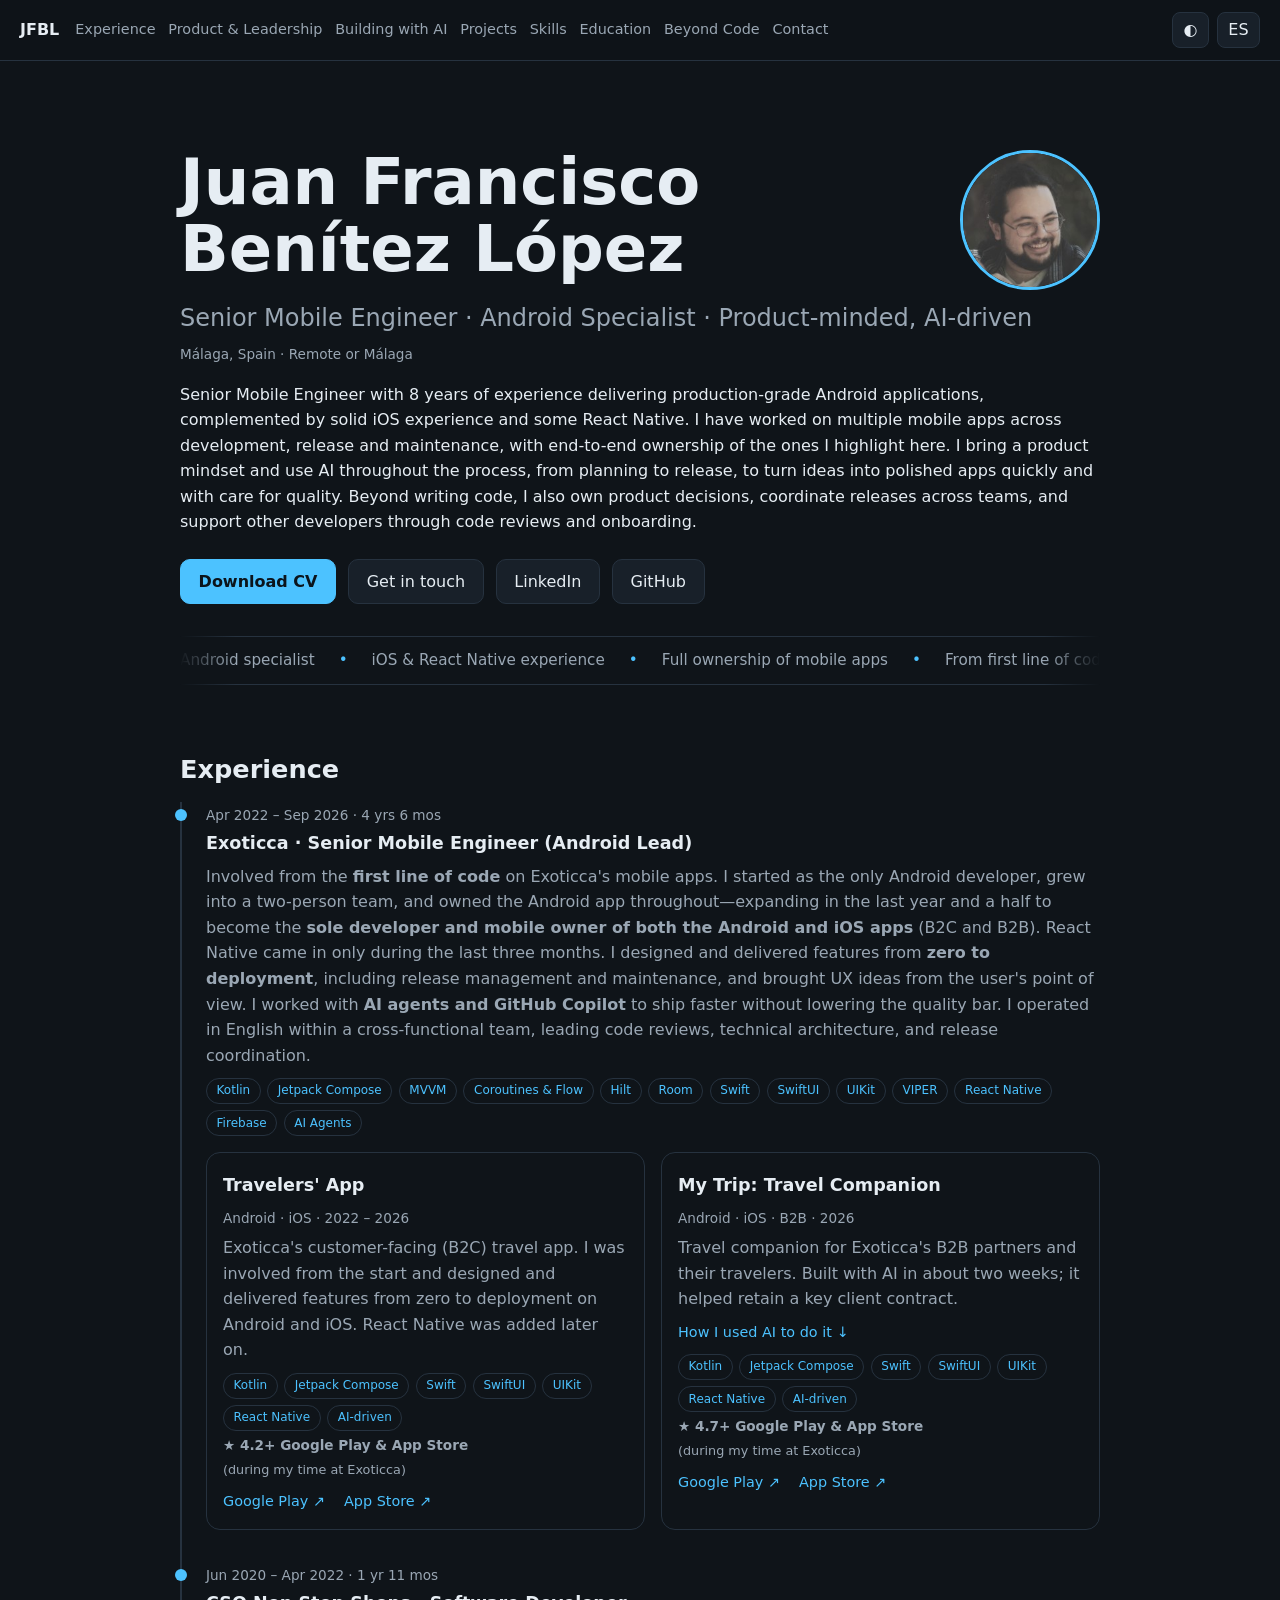
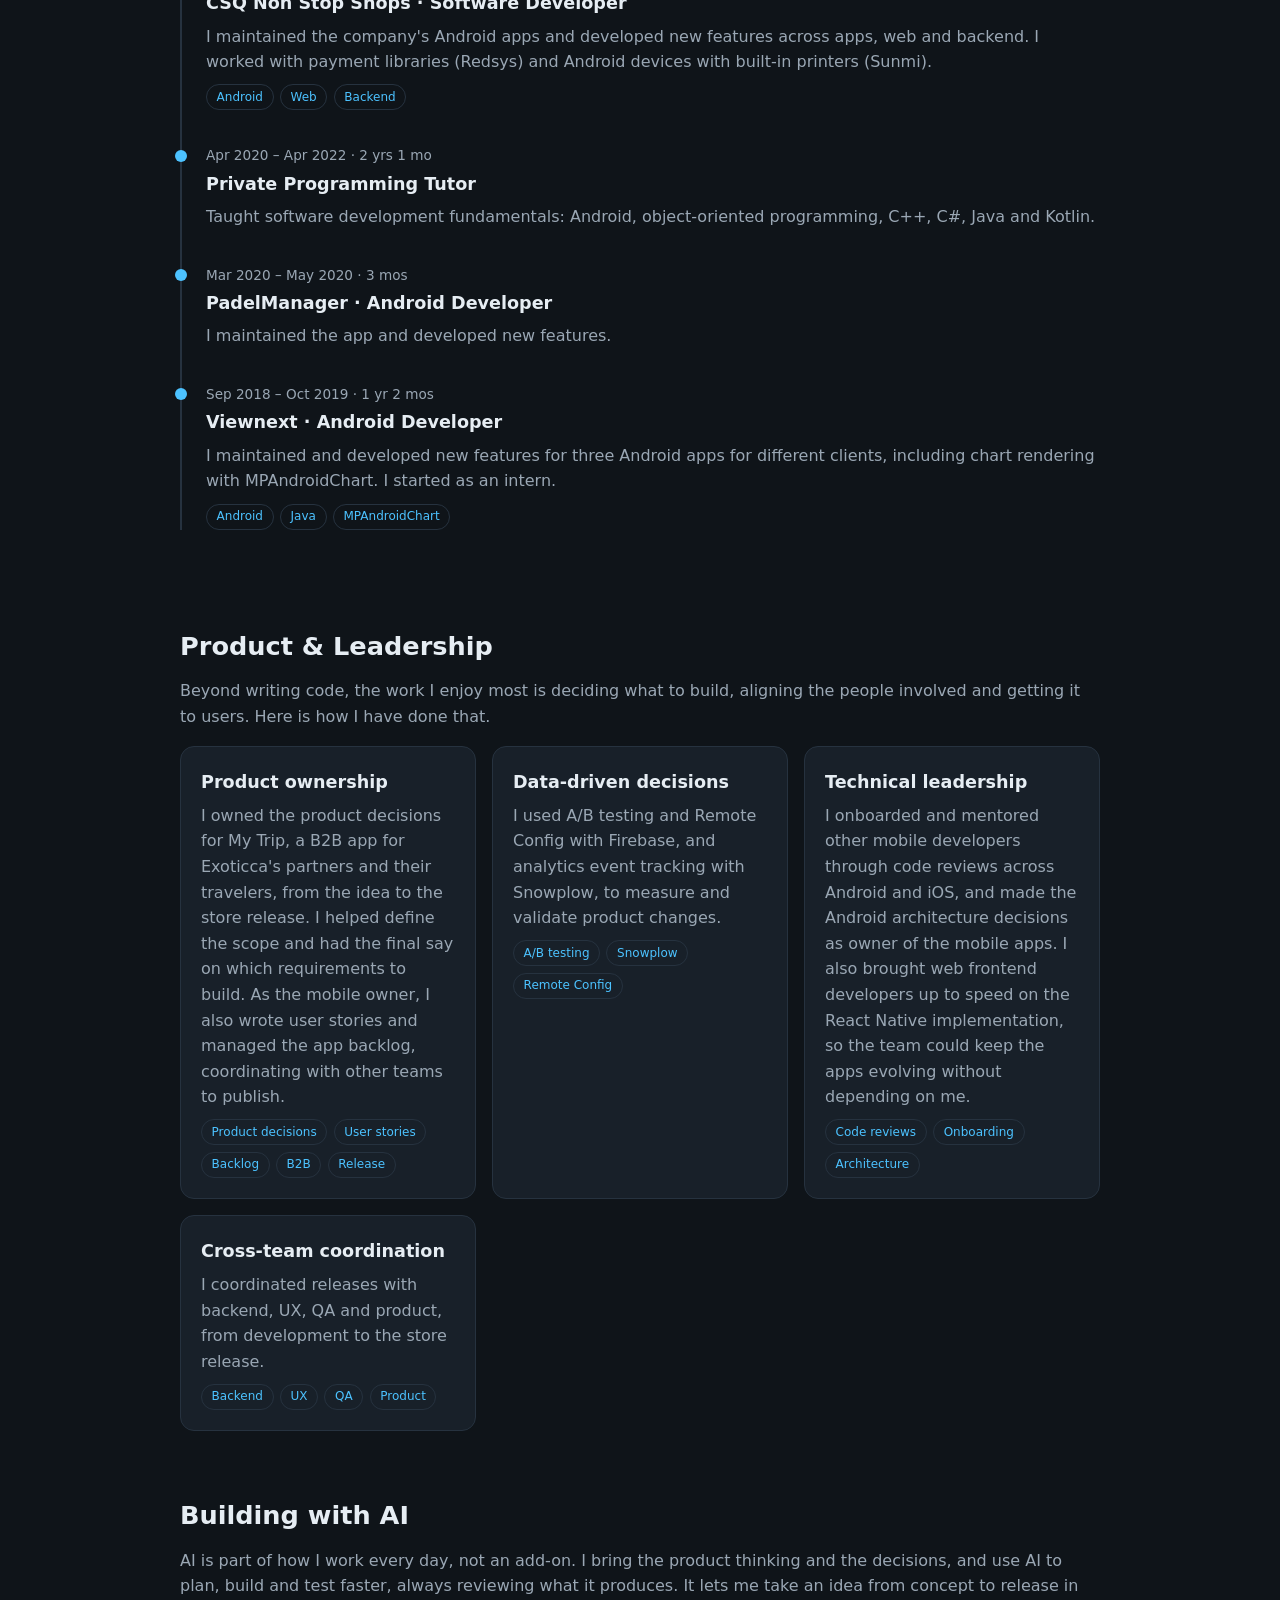
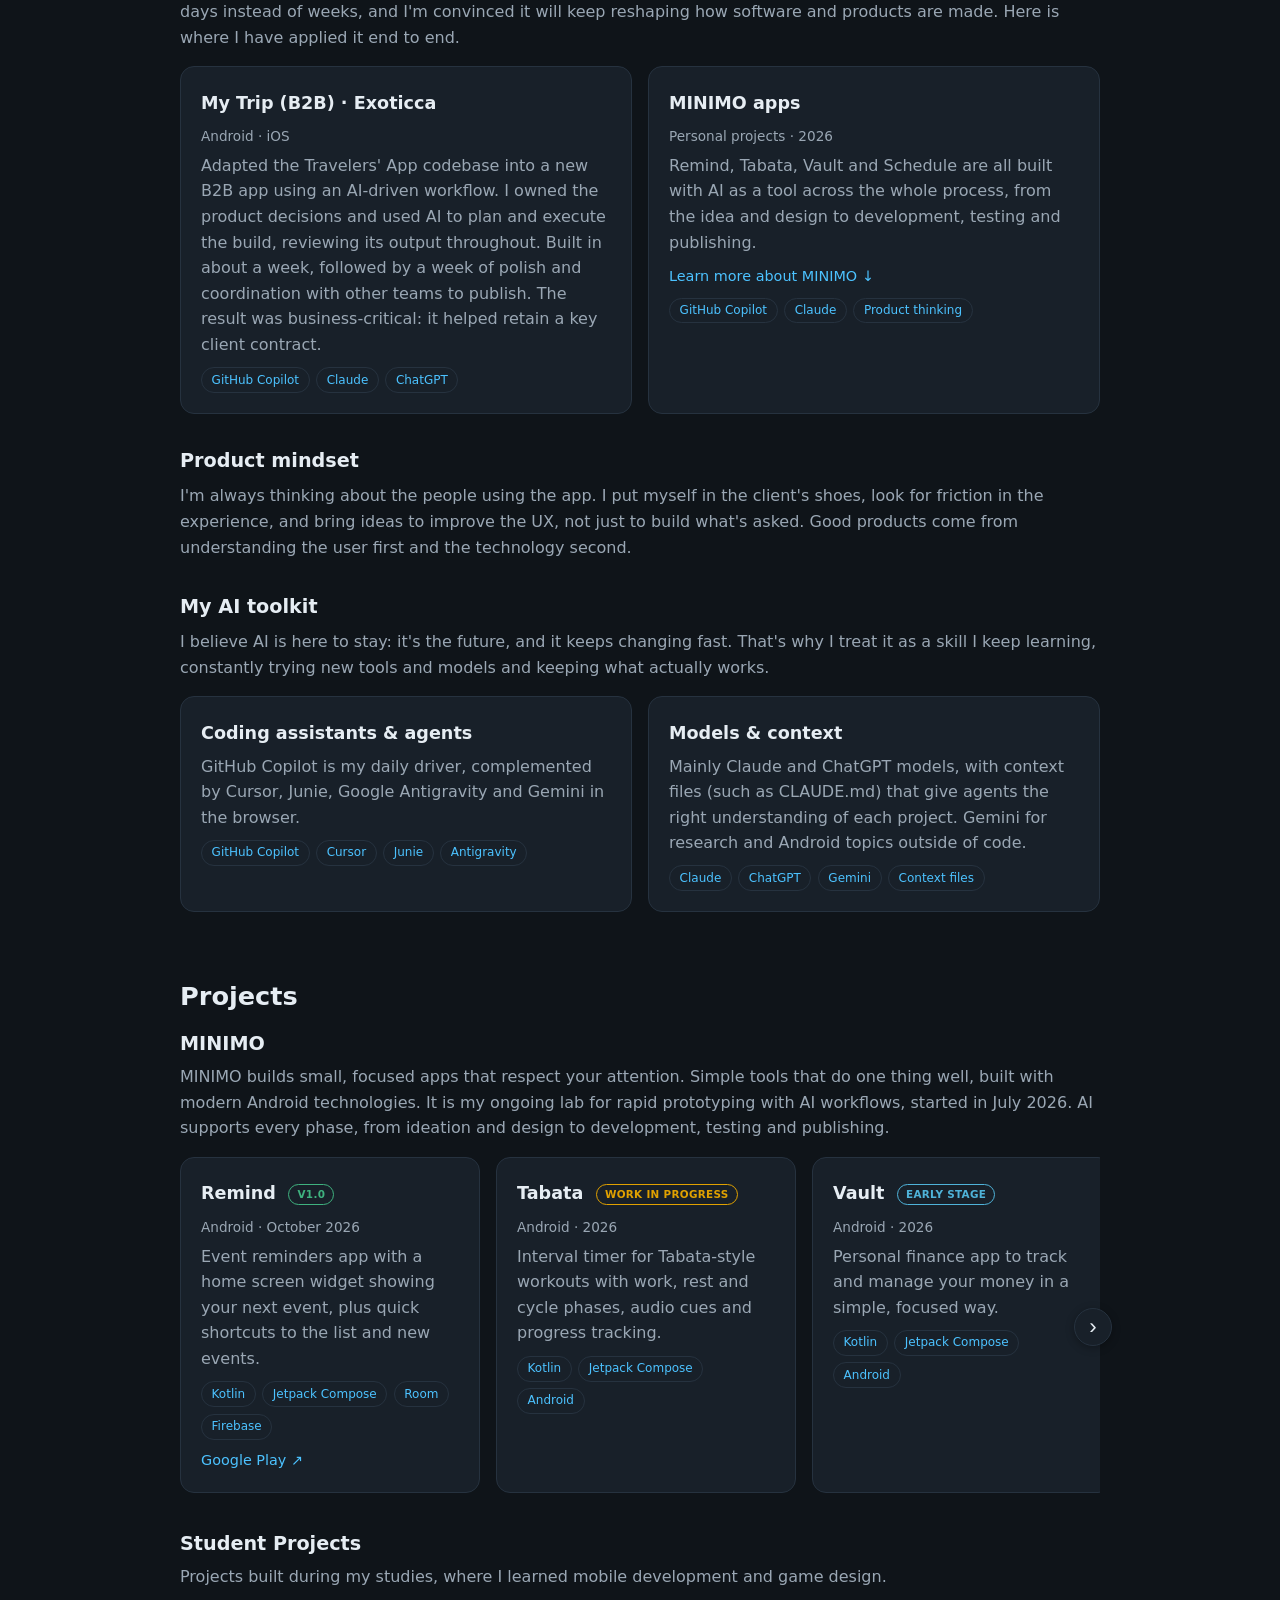
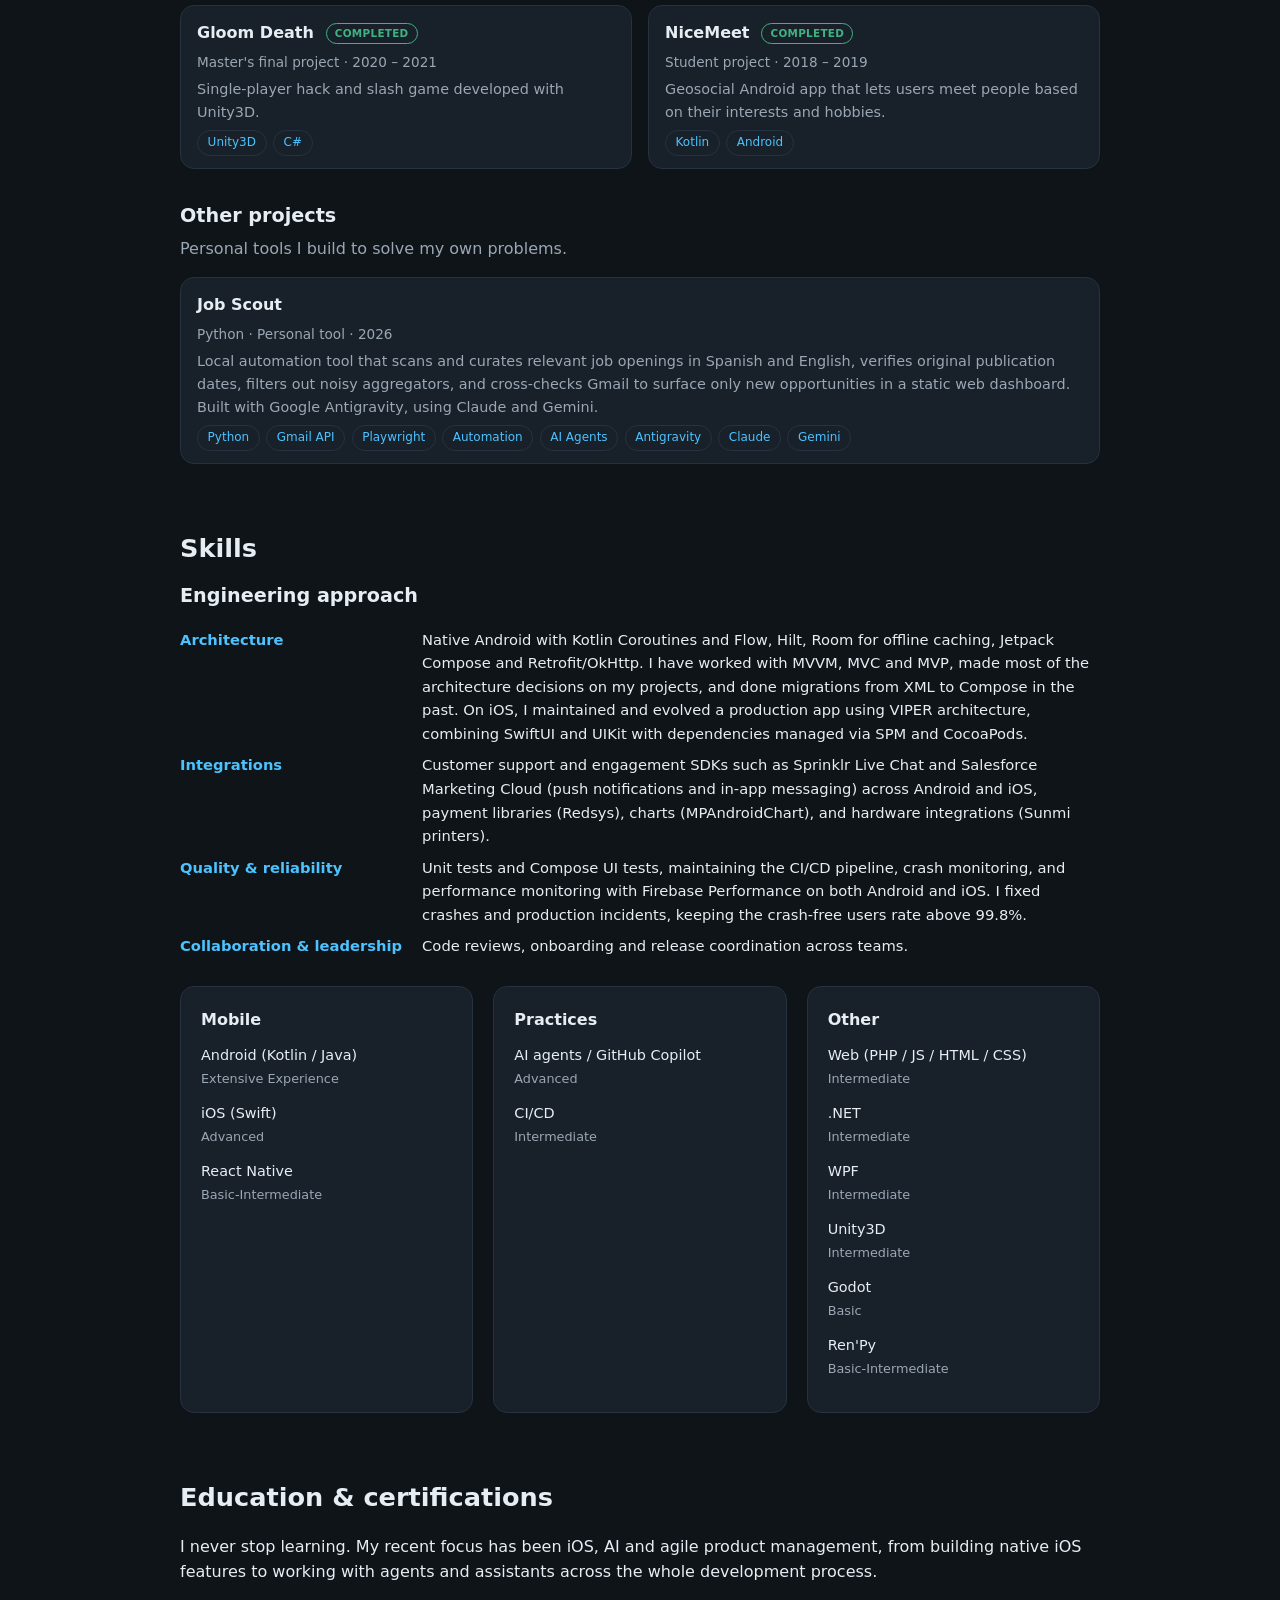
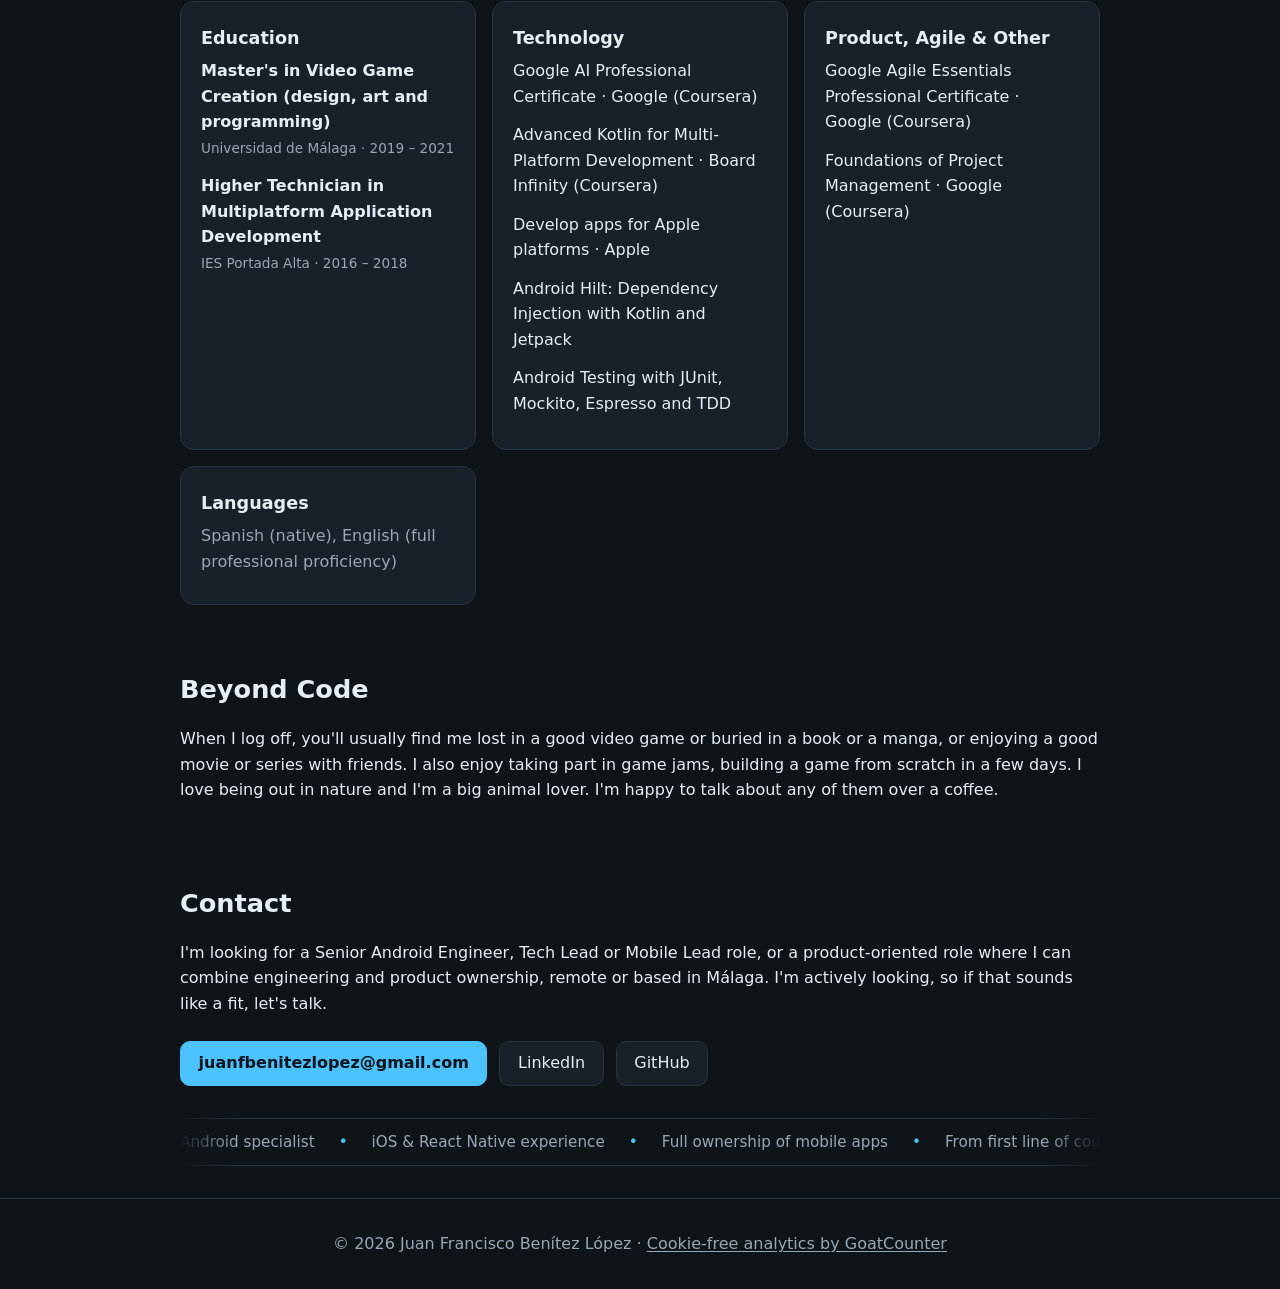
==== commit c289c35b: "Add Google Project Management certificate and update CVs" ====
--- a/index.html
+++ b/index.html
@@ -332,6 +332,7 @@
           <h4 data-i18n="edu.group.product">Product, Agile &amp; Other</h4>
           <ul class="plain">
             <li data-i18n="cert.agile">Google Agile Essentials Professional Certificate · Google (Coursera)</li>
+            <li data-i18n="cert.pm">Foundations of Project Management · Google (Coursera)</li>
           </ul>
         </article>
         <article class="card">
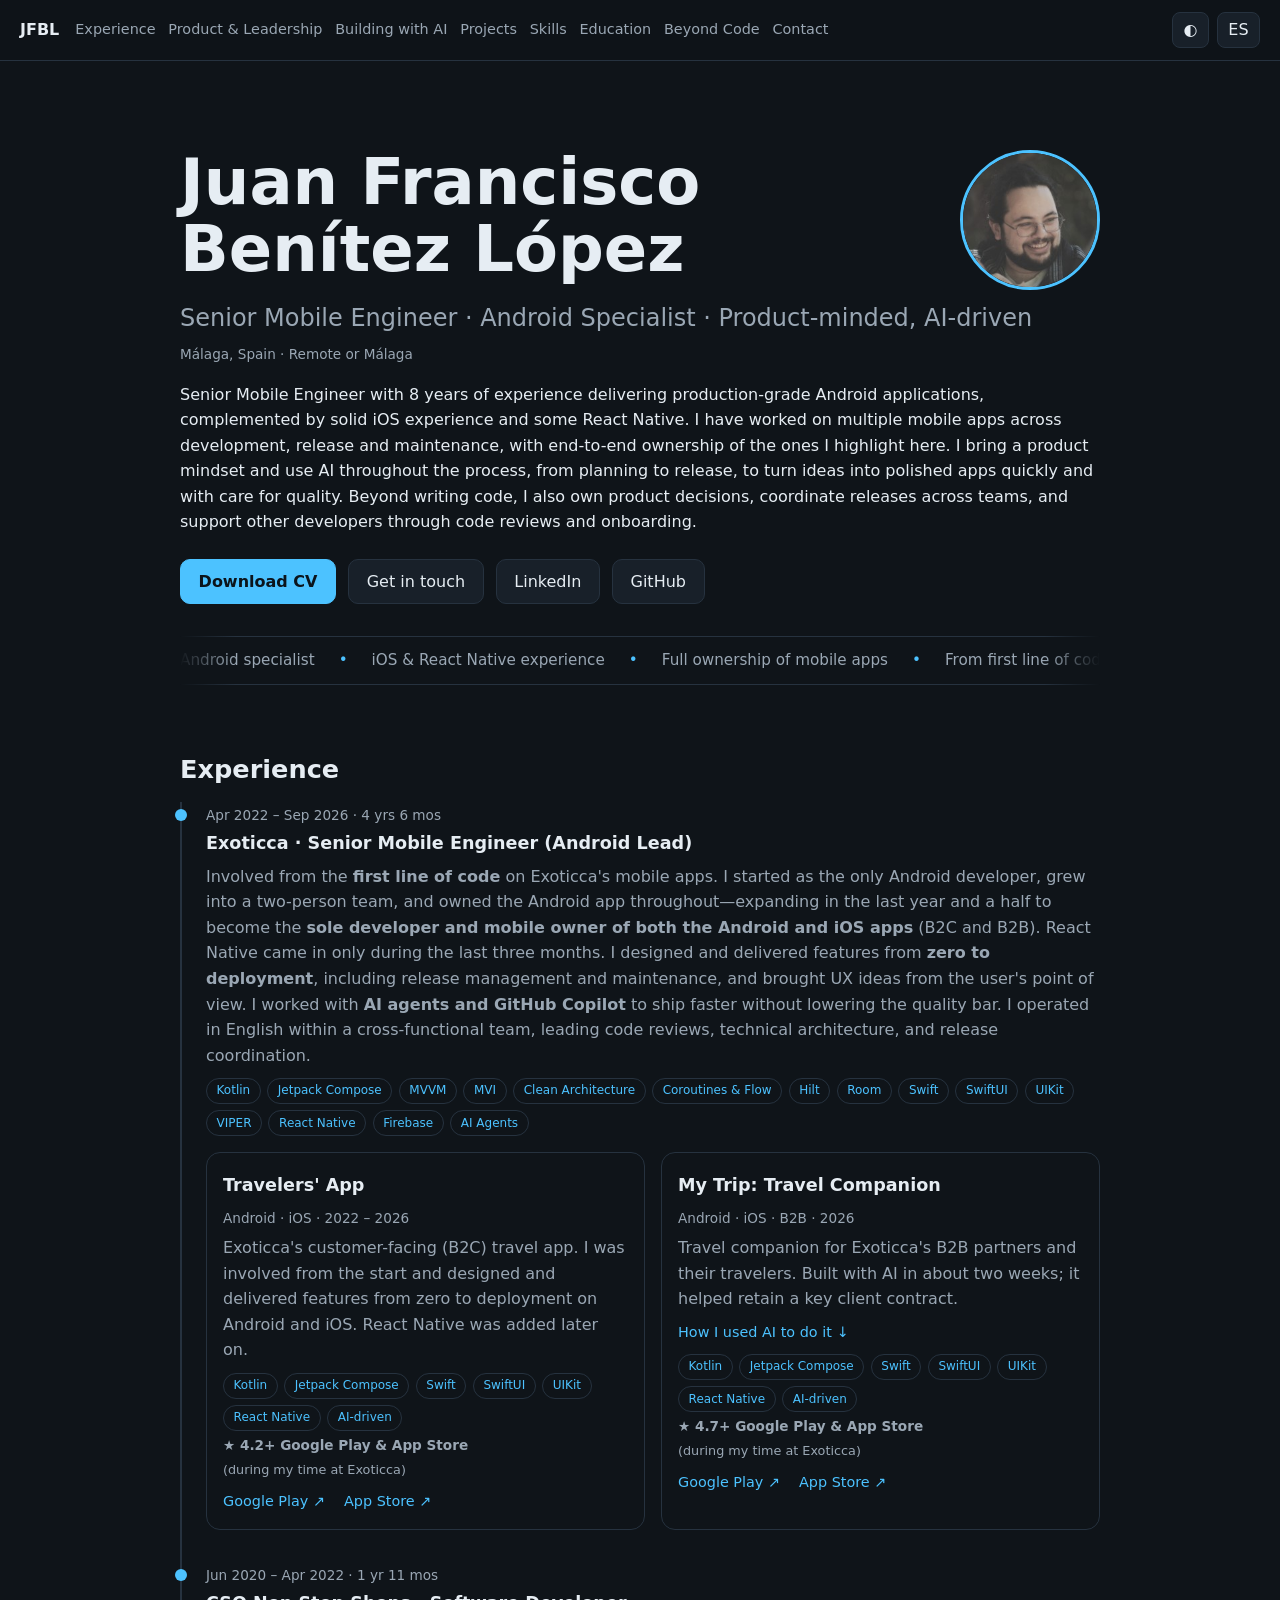
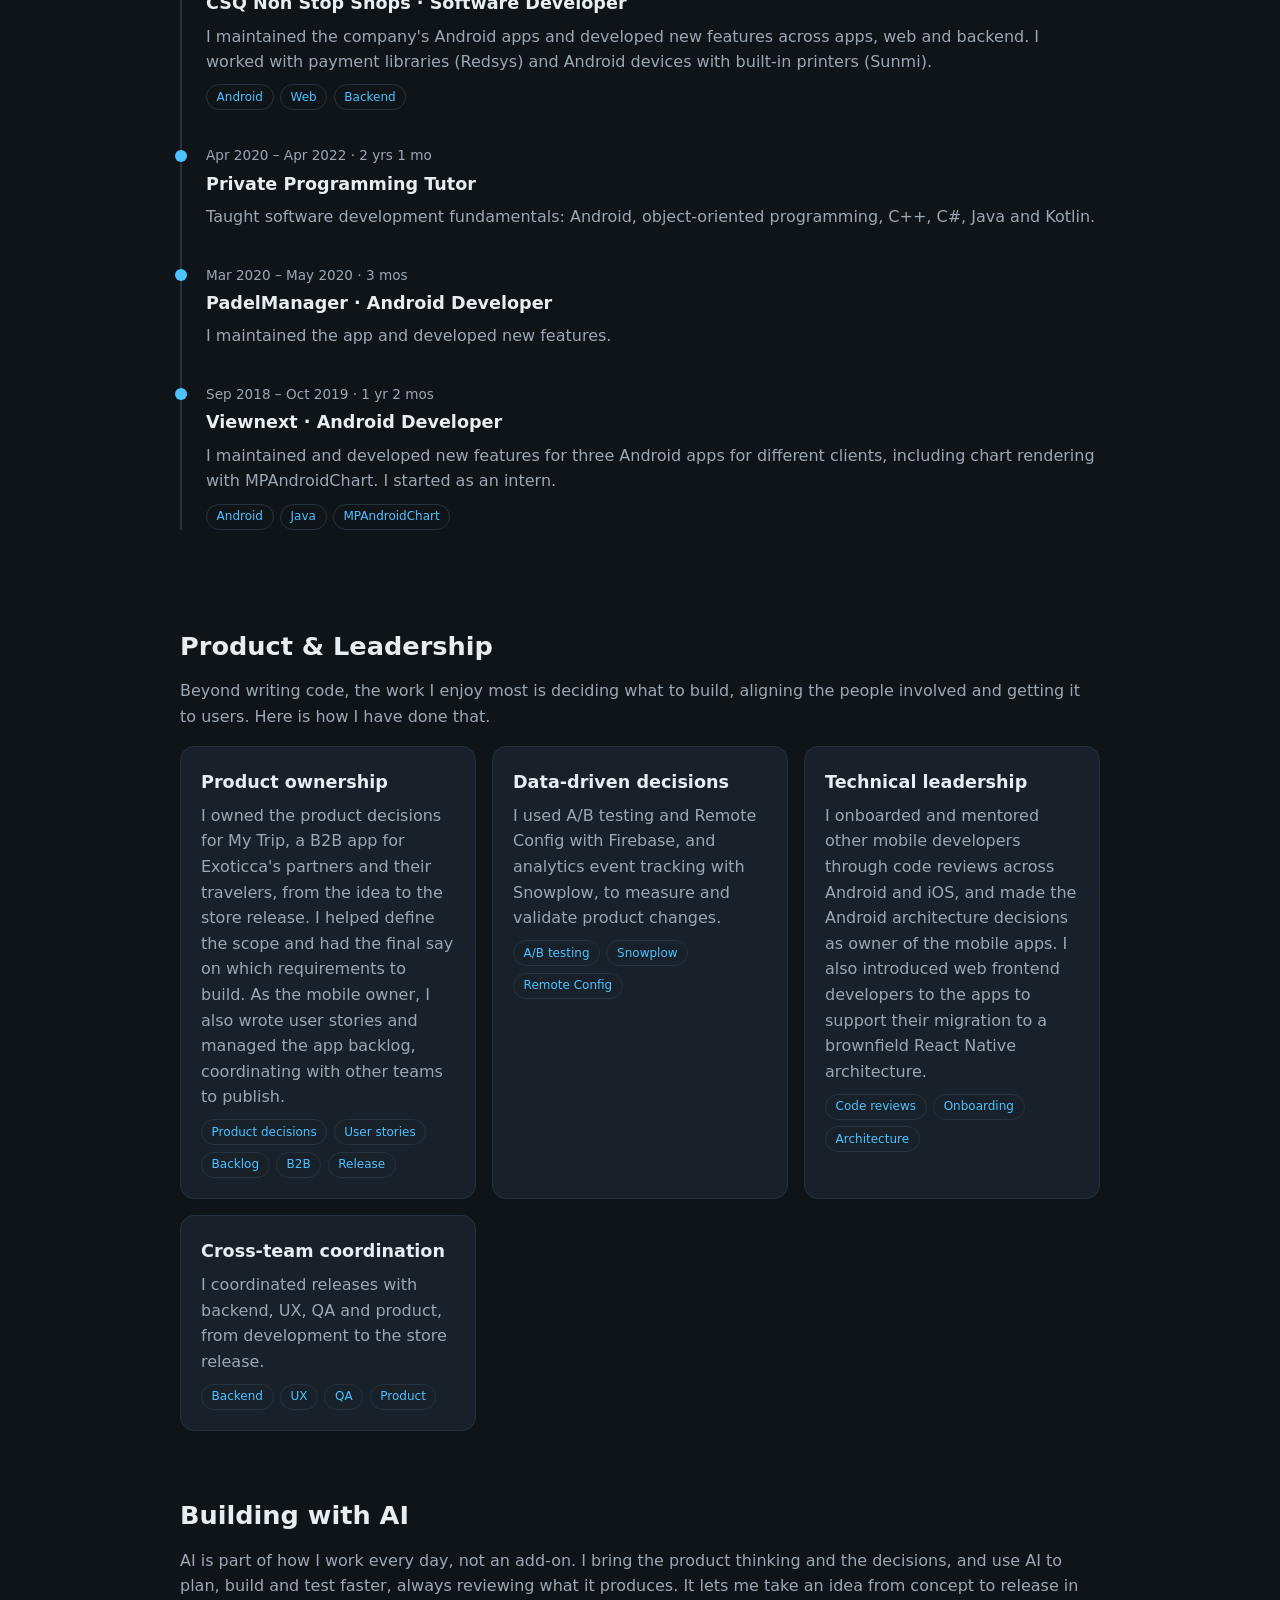
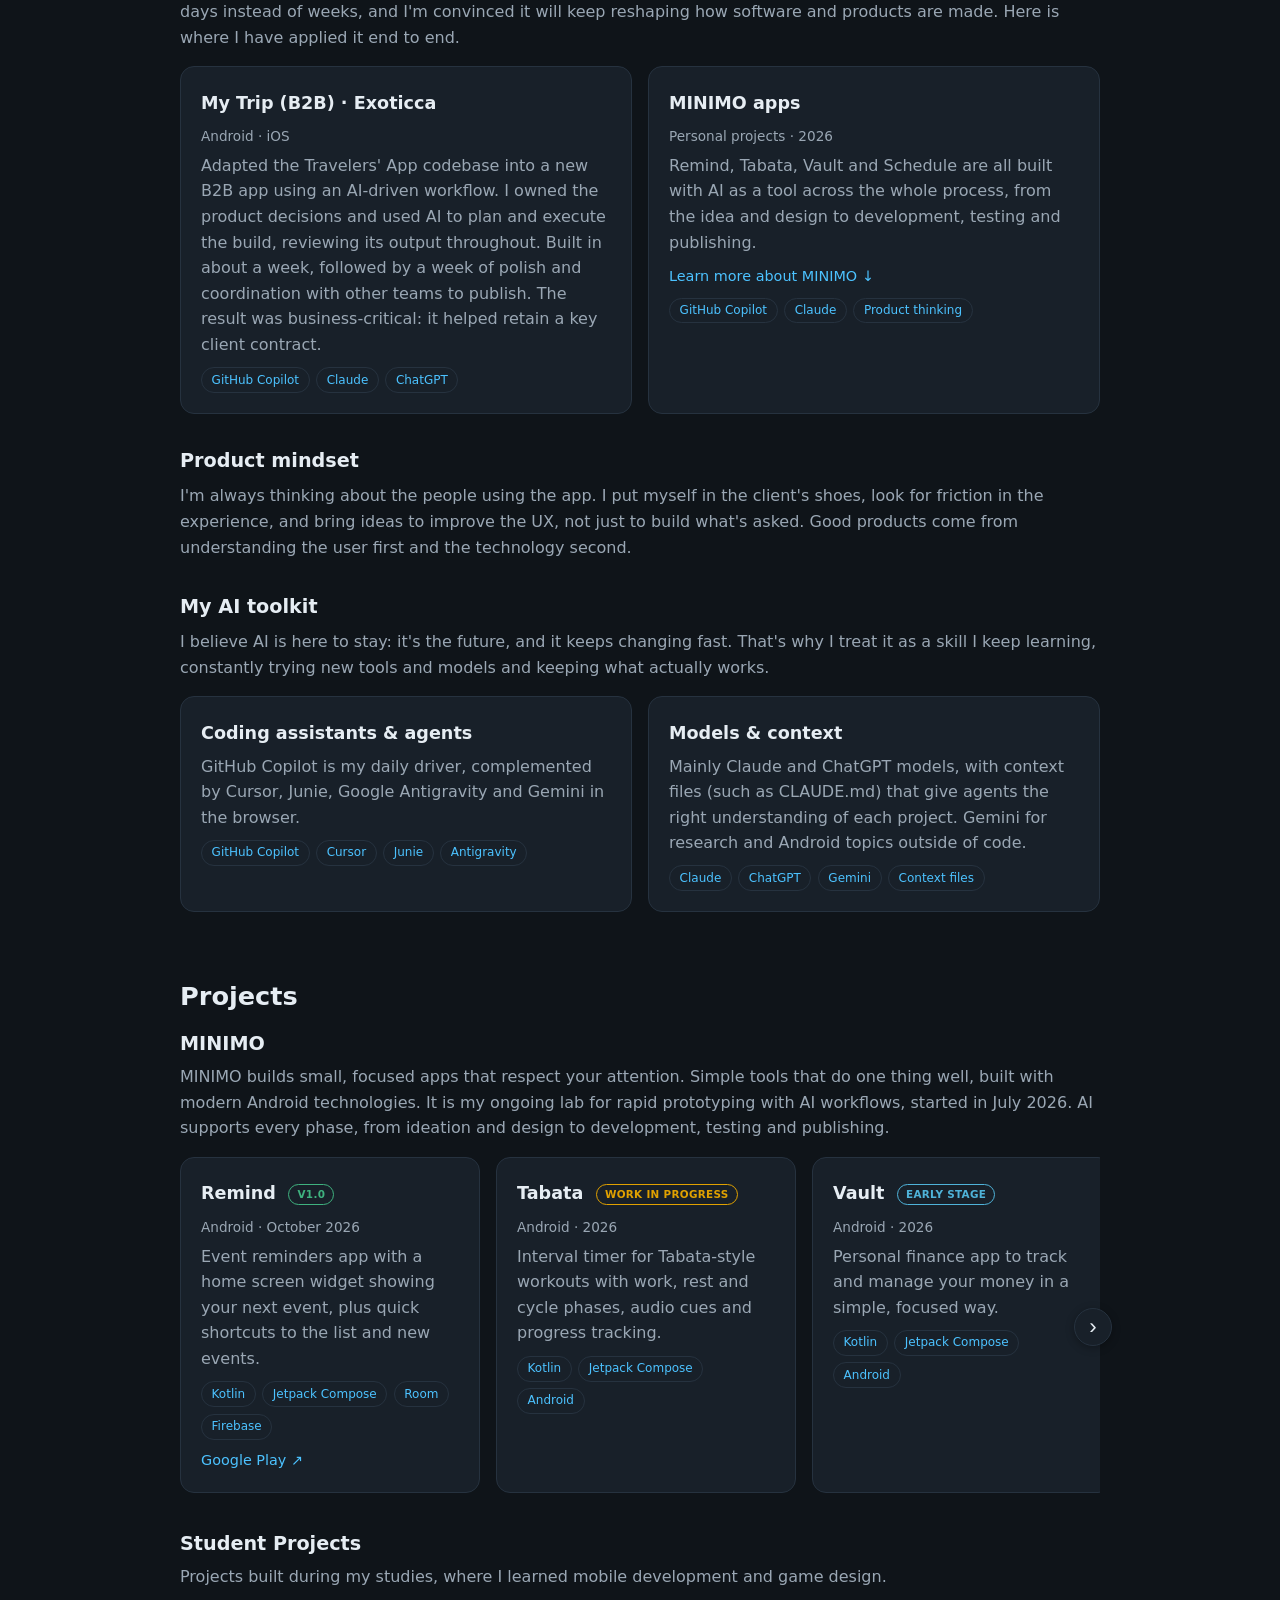
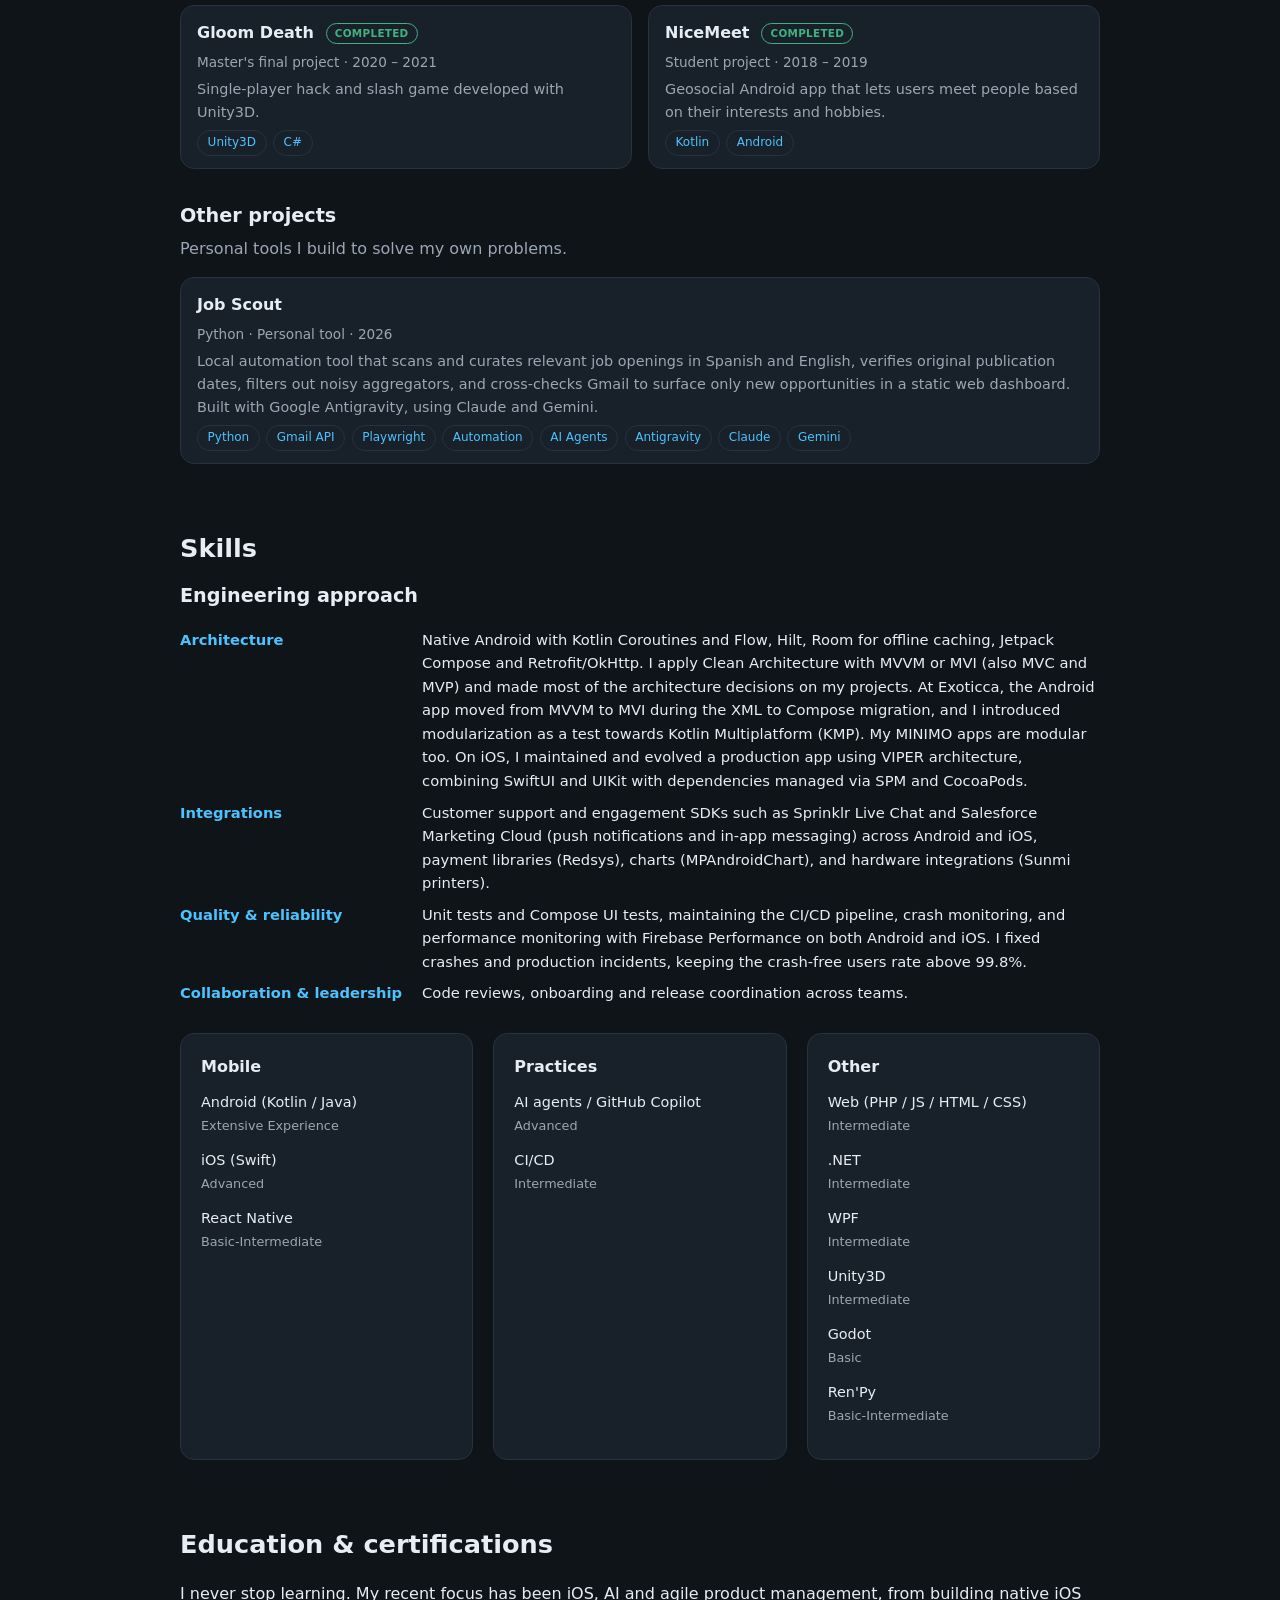
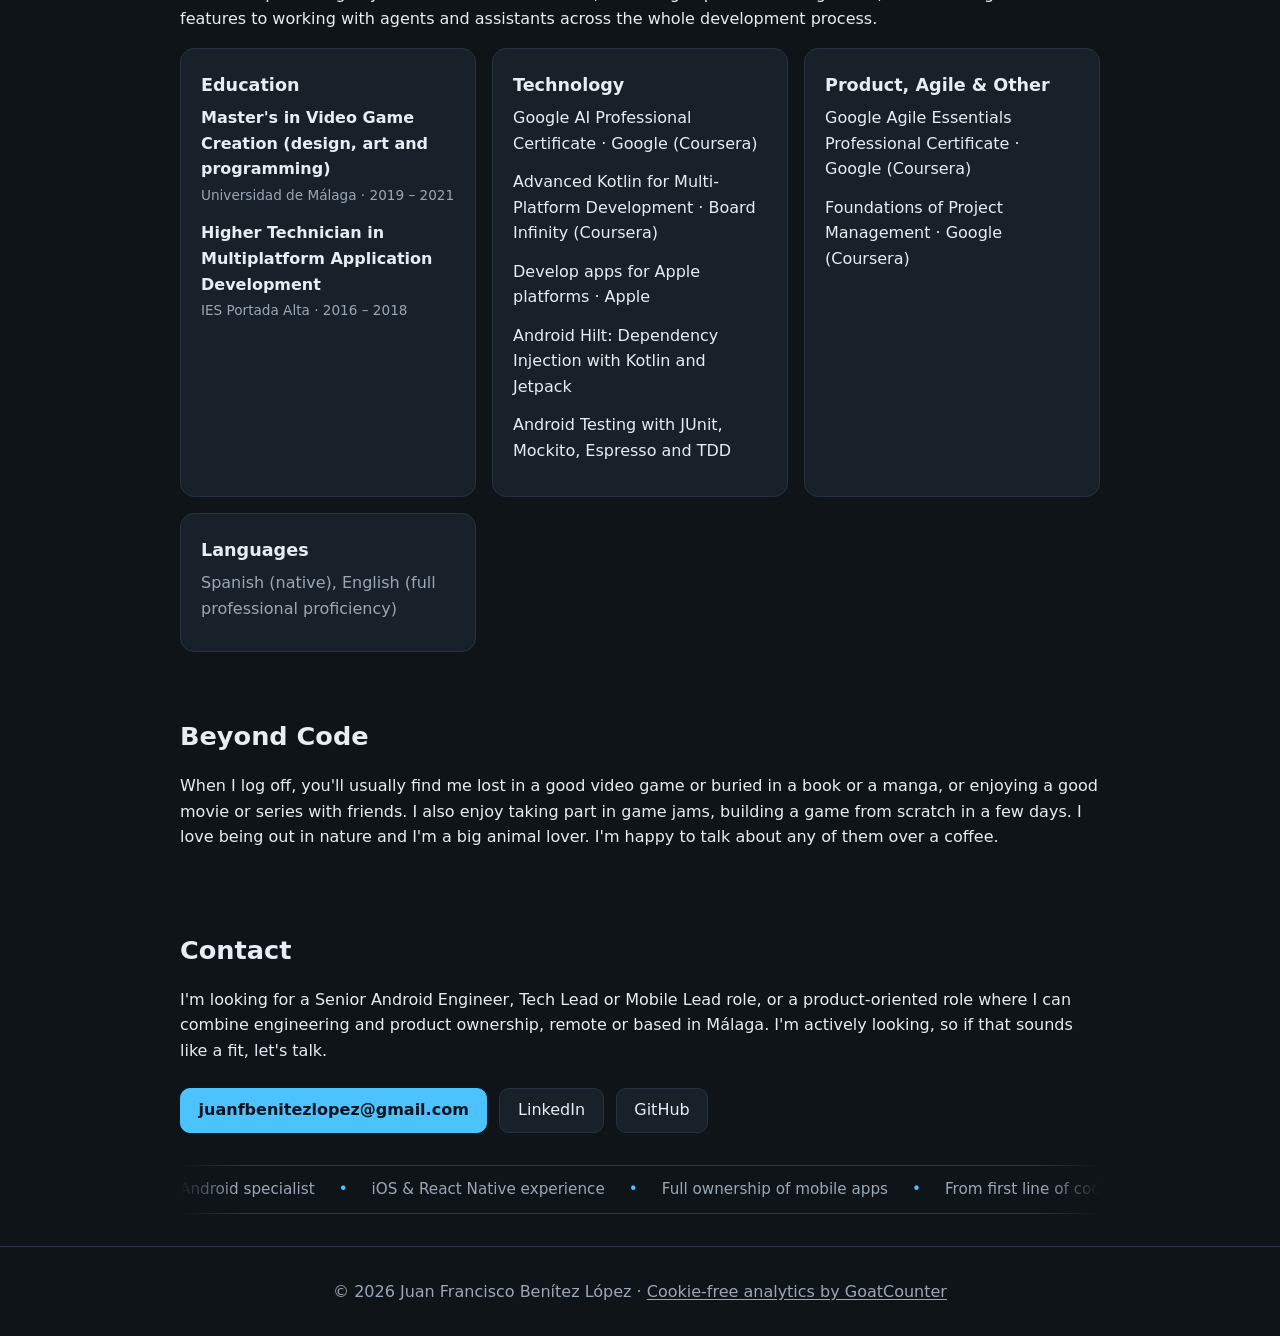
==== commit 0fa0886b: "Update Remind version and Cvs" ====
--- a/index.html
+++ b/index.html
@@ -97,7 +97,7 @@
           <span class="date" data-i18n="exp.exoticca.date">Apr 2022 – Sep 2026 · 4 yrs 6 mos</span>
           <h4>Exoticca · <span data-i18n="exp.exoticca.role">Senior Mobile Engineer (Android Lead)</span></h4>
           <p data-i18n="exp.exoticca.desc">Involved from the <strong>first line of code</strong> on Exoticca's mobile apps. I started as the only Android developer, grew into a two-person team, and owned the Android app throughout—expanding in the last year and a half to become the <strong>sole developer and mobile owner of both the Android and iOS apps</strong> (B2C and B2B). React Native came in only during the last three months. I designed and delivered features from <strong>zero to deployment</strong>, including release management and maintenance, and brought UX ideas from the user's point of view. I worked with <strong>AI agents and GitHub Copilot</strong> to ship faster without lowering the quality bar. I operated in English within a cross-functional team, leading code reviews, technical architecture, and release coordination.</p>
-          <div class="tags"><span>Kotlin</span><span>Jetpack Compose</span><span>MVVM</span><span>Coroutines &amp; Flow</span><span>Hilt</span><span>Room</span><span>Swift</span><span>SwiftUI</span><span>UIKit</span><span>VIPER</span><span>React Native</span><span>Firebase</span><span>AI Agents</span></div>
+          <div class="tags"><span>Kotlin</span><span>Jetpack Compose</span><span>MVVM</span><span>MVI</span><span>Clean Architecture</span><span>Coroutines &amp; Flow</span><span>Hilt</span><span>Room</span><span>Swift</span><span>SwiftUI</span><span>UIKit</span><span>VIPER</span><span>React Native</span><span>Firebase</span><span>AI Agents</span></div>
           <div class="grid sub">
             <article class="card">
               <h4>Travelers' App</h4>
@@ -159,7 +159,7 @@
         </article>
         <article class="card">
           <h4 data-i18n="impact.lead.title">Technical leadership</h4>
-          <p data-i18n="impact.lead.desc">I onboarded and mentored other mobile developers through code reviews across Android and iOS, and made the Android architecture decisions as owner of the mobile apps. I also brought web frontend developers up to speed on the React Native implementation, so the team could keep the apps evolving without depending on me.</p>
+          <p data-i18n="impact.lead.desc">I onboarded and mentored other mobile developers through code reviews across Android and iOS, and made the Android architecture decisions as owner of the mobile apps. I also introduced web frontend developers to the apps to support their migration to a brownfield React Native architecture.</p>
           <div class="tags"><span>Code reviews</span><span>Onboarding</span><span>Architecture</span></div>
         </article>
         <article class="card">
@@ -275,7 +275,7 @@
       <h4 class="subtitle" data-i18n="eng.title">Engineering approach</h4>
       <dl class="eng">
         <dt data-i18n="eng.arch.label">Architecture</dt>
-        <dd data-i18n="eng.arch.text">Native Android with Kotlin Coroutines and Flow, Hilt, Room for offline caching, Jetpack Compose and Retrofit/OkHttp. I have worked with MVVM, MVC and MVP, made most of the architecture decisions on my projects, and done migrations from XML to Compose in the past. On iOS, I maintained and evolved a production app using VIPER architecture, combining SwiftUI and UIKit with dependencies managed via SPM and CocoaPods.</dd>
+        <dd data-i18n="eng.arch.text">Native Android with Kotlin Coroutines and Flow, Hilt, Room for offline caching, Jetpack Compose and Retrofit/OkHttp. I apply Clean Architecture with MVVM or MVI (also MVC and MVP) and made most of the architecture decisions on my projects. At Exoticca, the Android app moved from MVVM to MVI during the XML to Compose migration, and I introduced modularization as a test towards Kotlin Multiplatform (KMP). My MINIMO apps are modular too. On iOS, I maintained and evolved a production app using VIPER architecture, combining SwiftUI and UIKit with dependencies managed via SPM and CocoaPods.</dd>
         <dt data-i18n="eng.int.label">Integrations</dt>
         <dd data-i18n="eng.int.text">Customer support and engagement SDKs such as Sprinklr Live Chat and Salesforce Marketing Cloud (push notifications and in-app messaging) across Android and iOS, payment libraries (Redsys), charts (MPAndroidChart), and hardware integrations (Sunmi printers).</dd>
         <dt data-i18n="eng.quality.label">Quality &amp; reliability</dt>
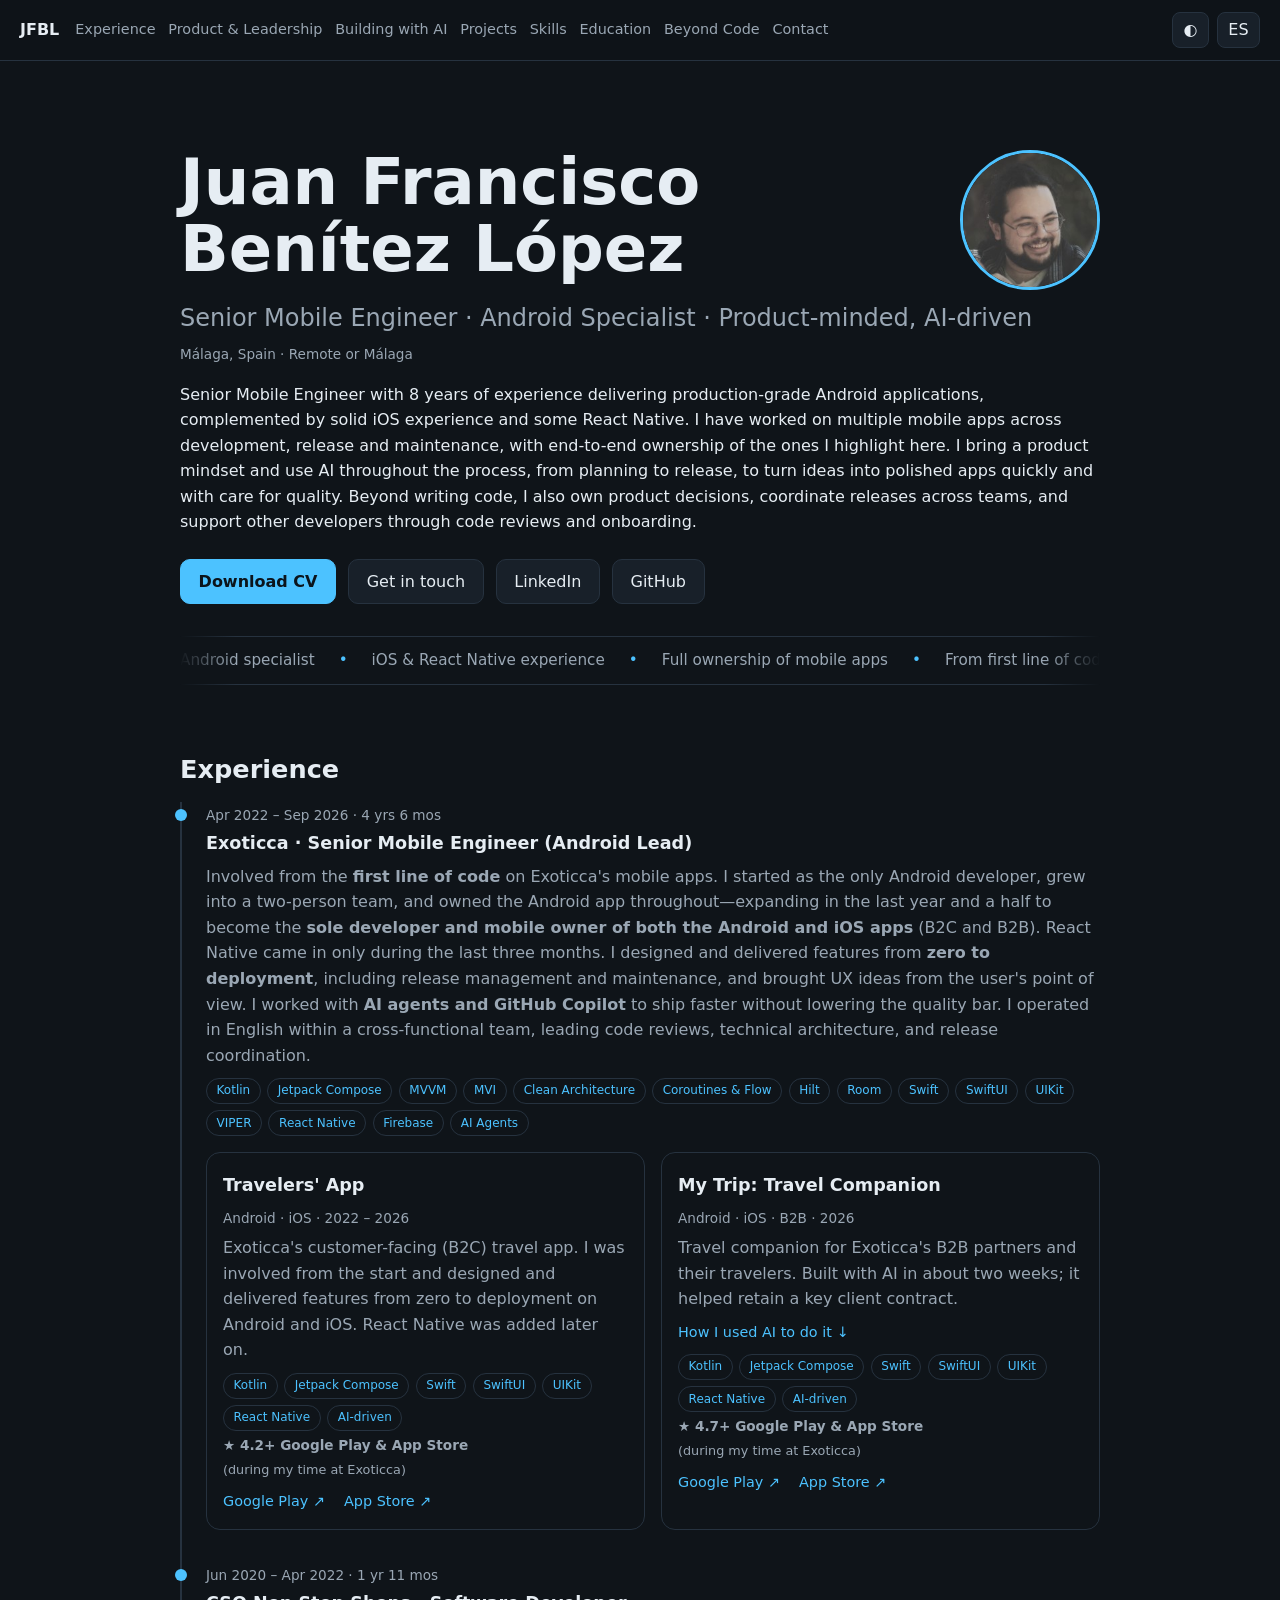
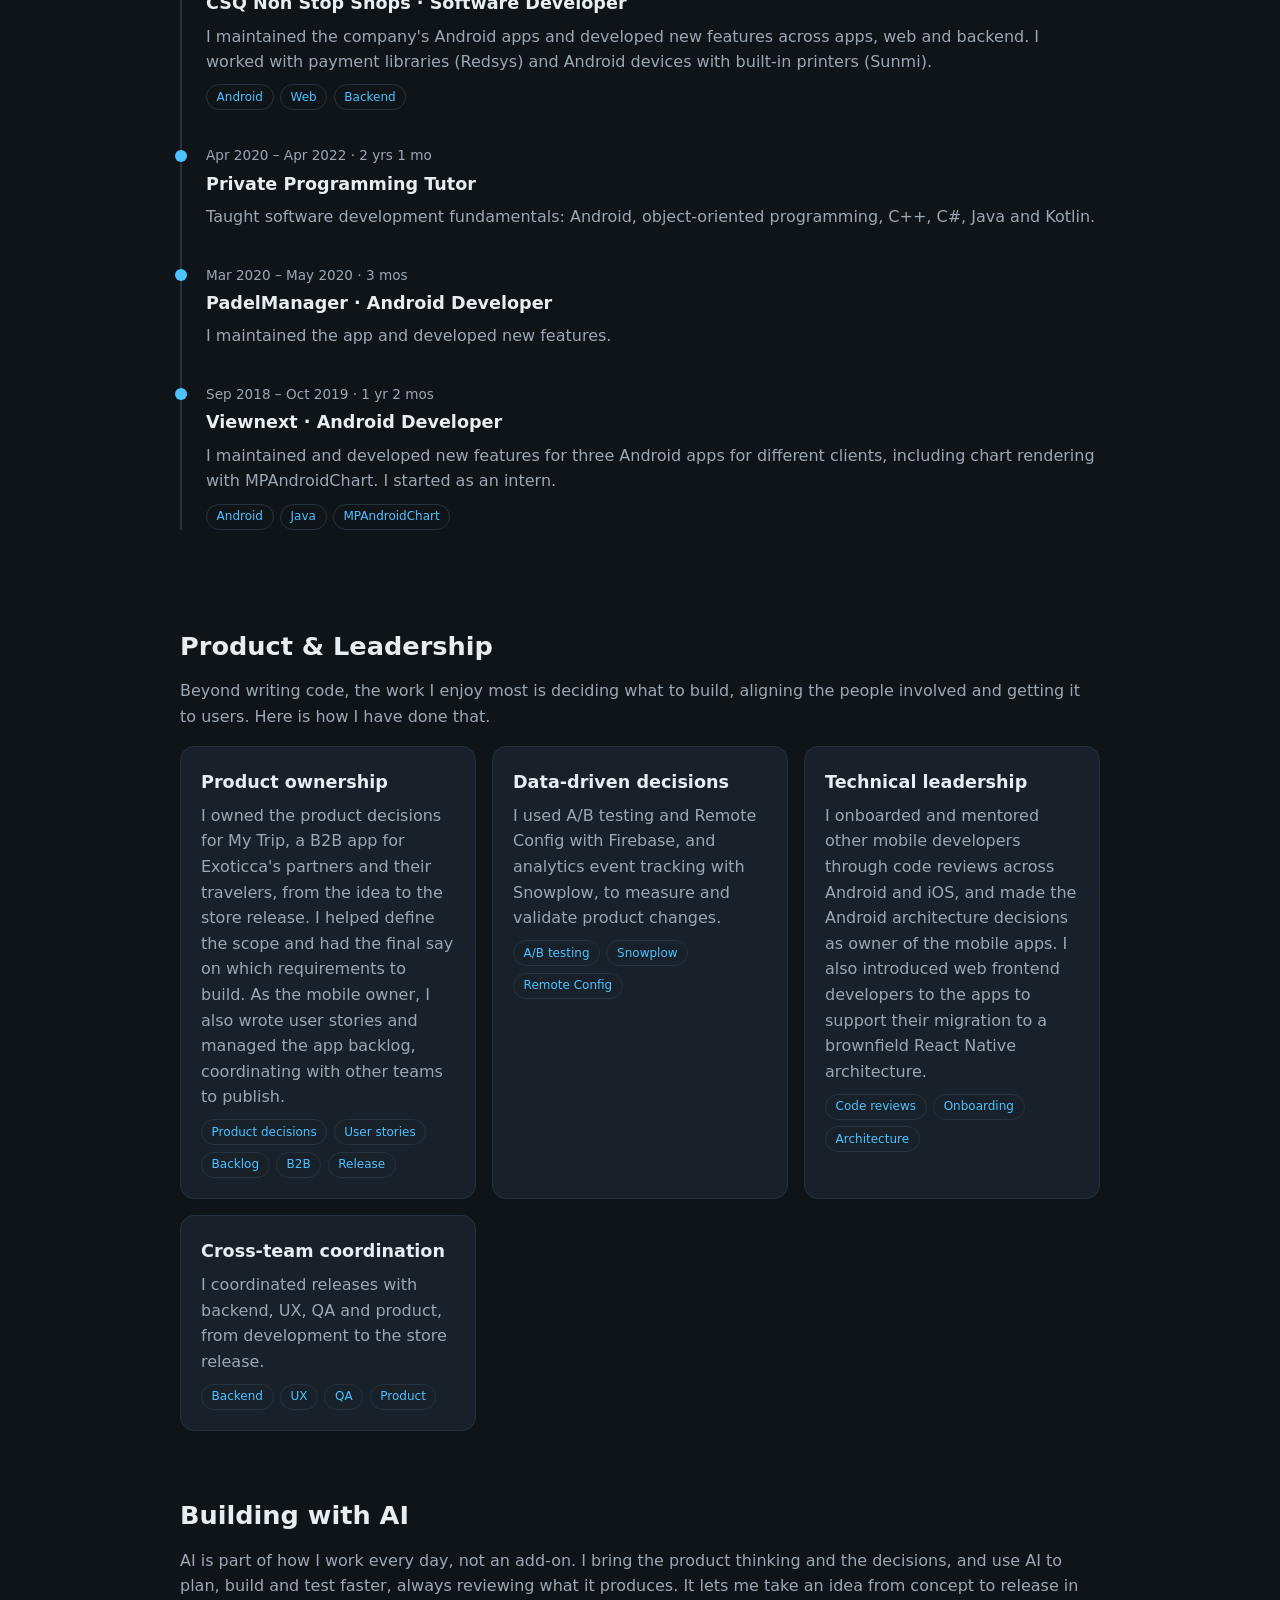
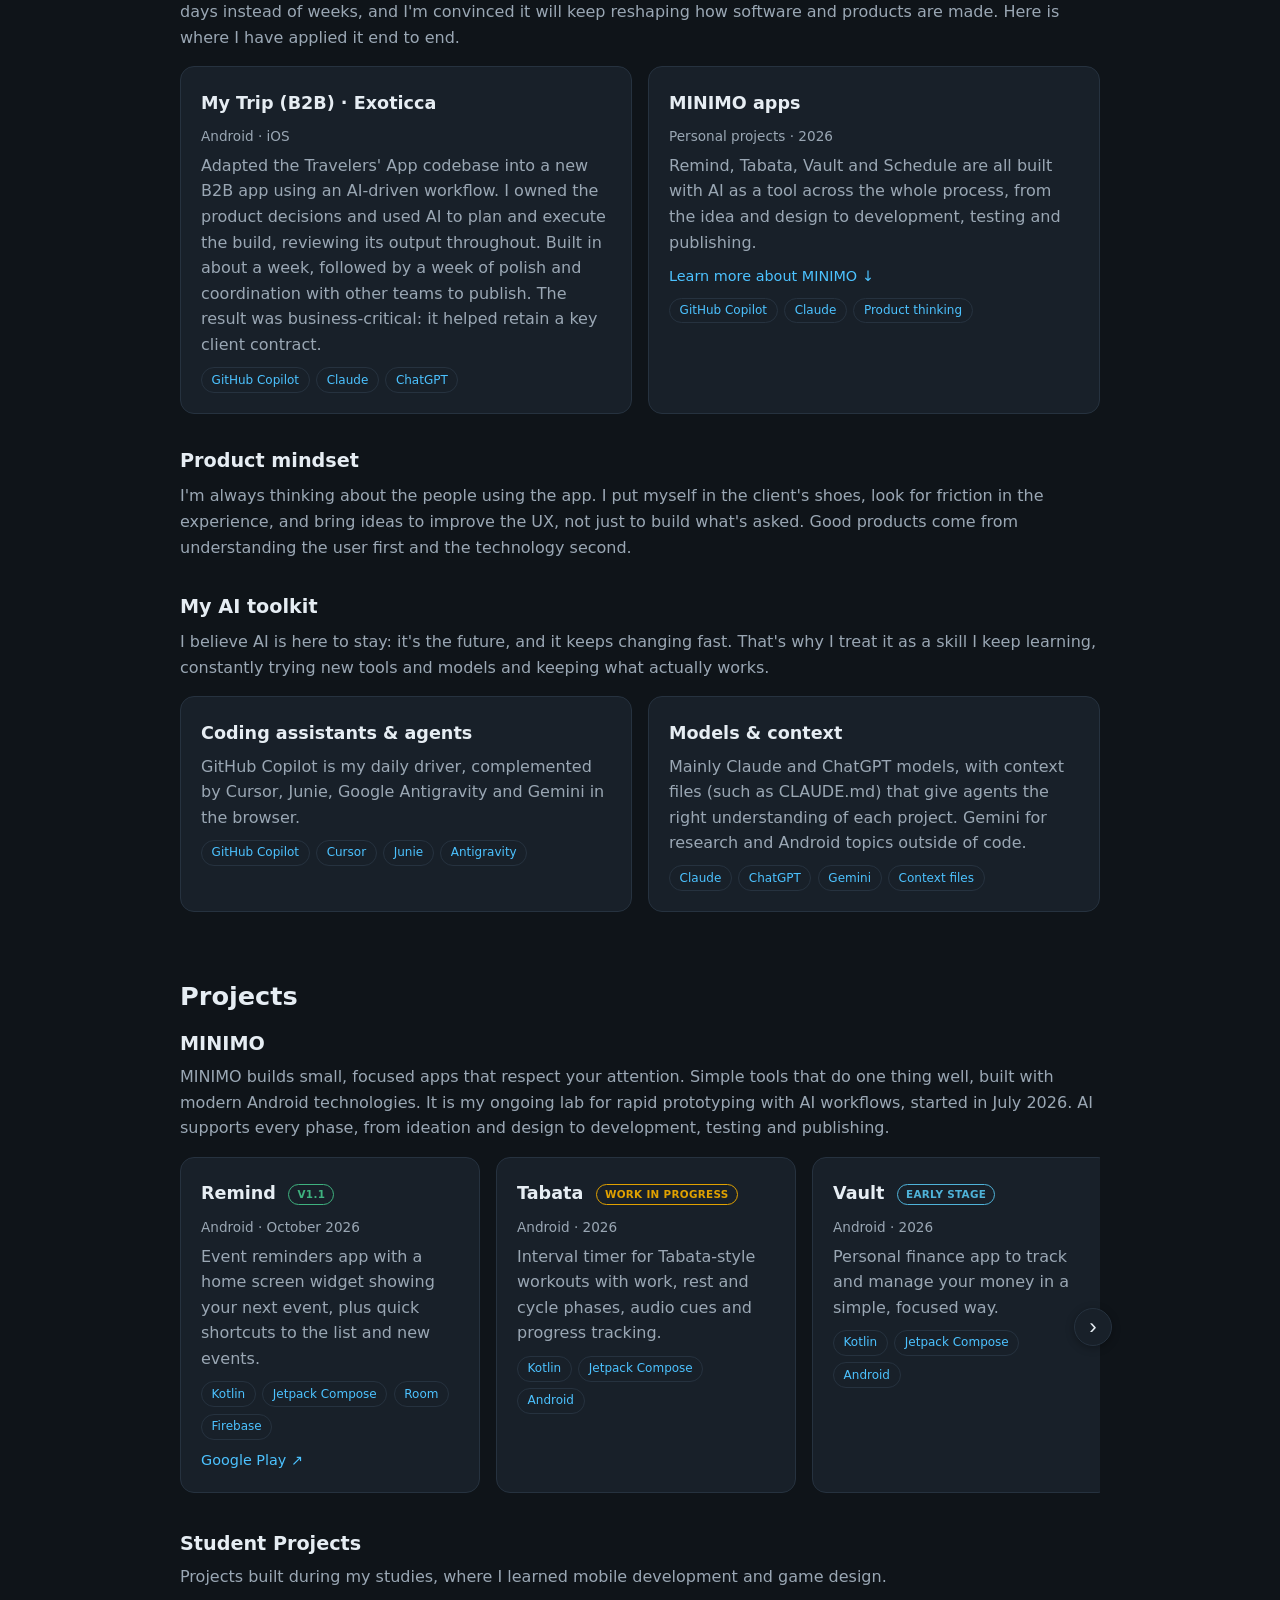
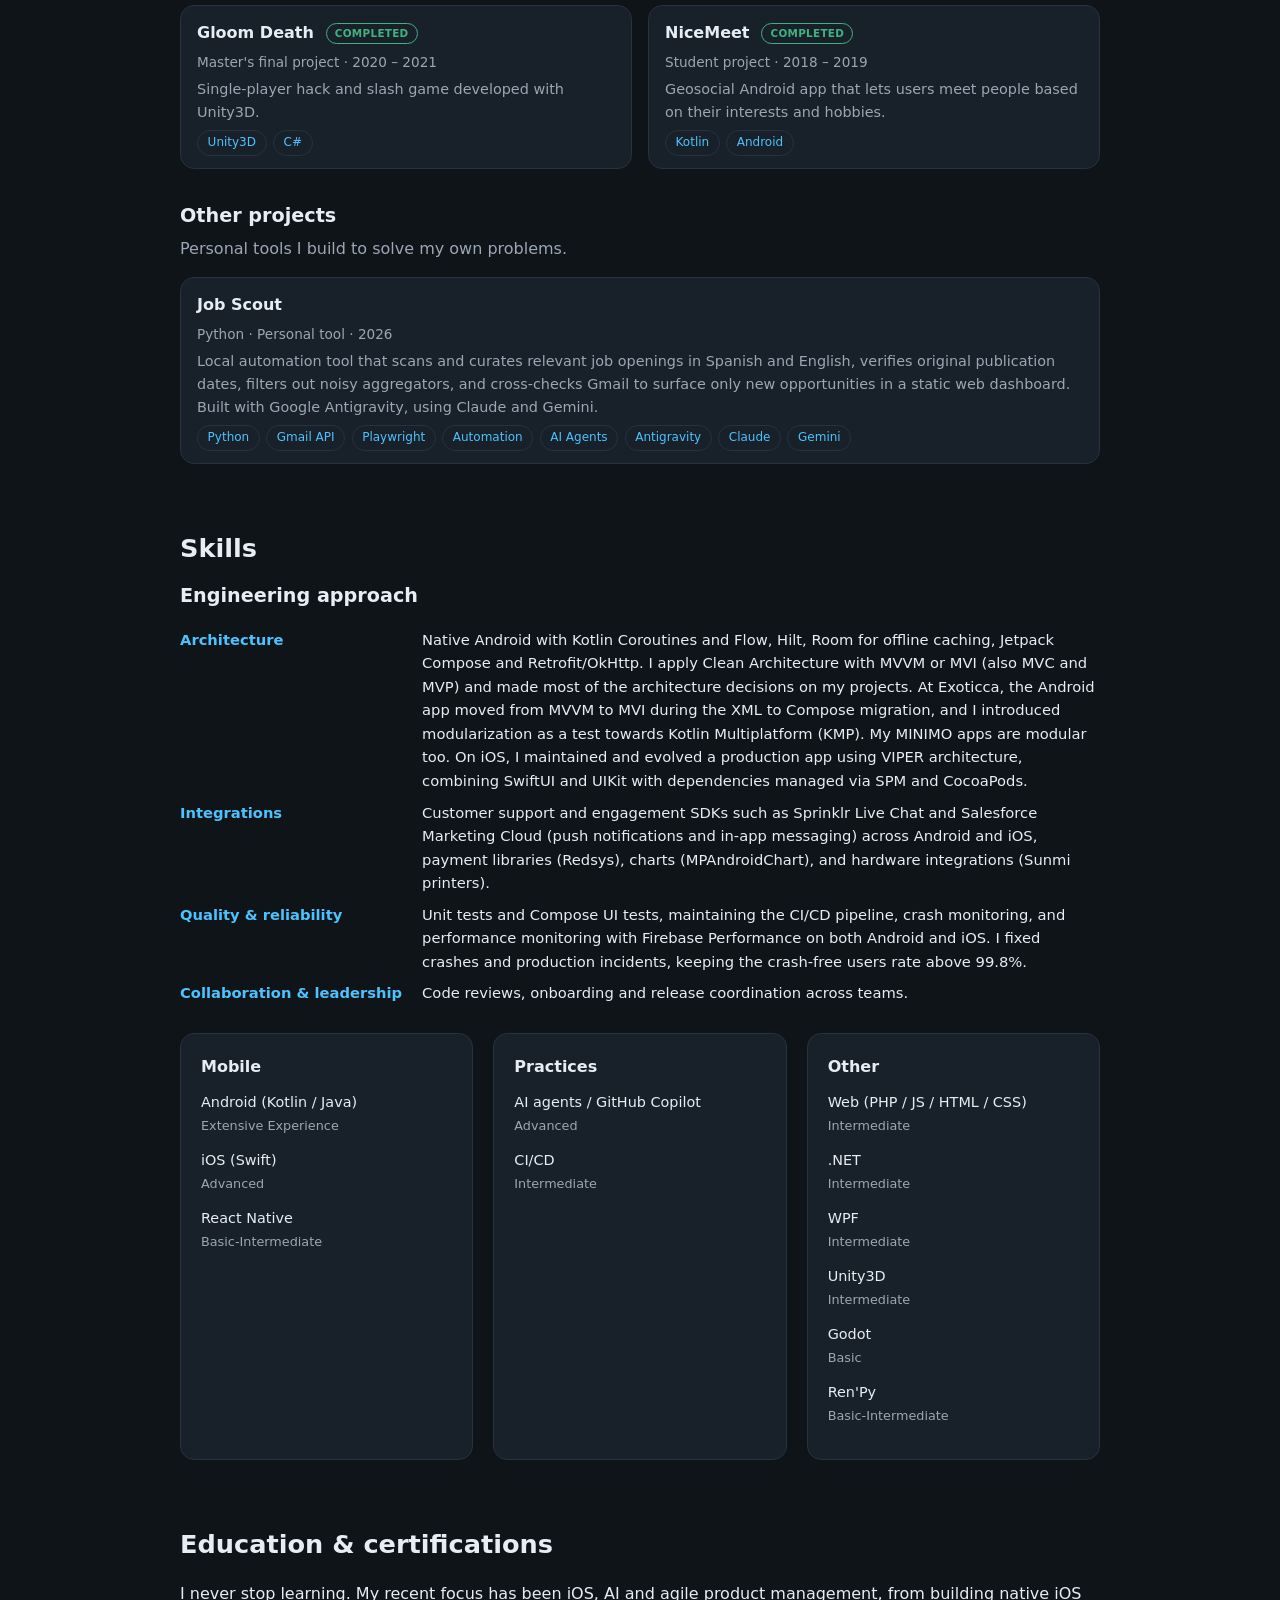
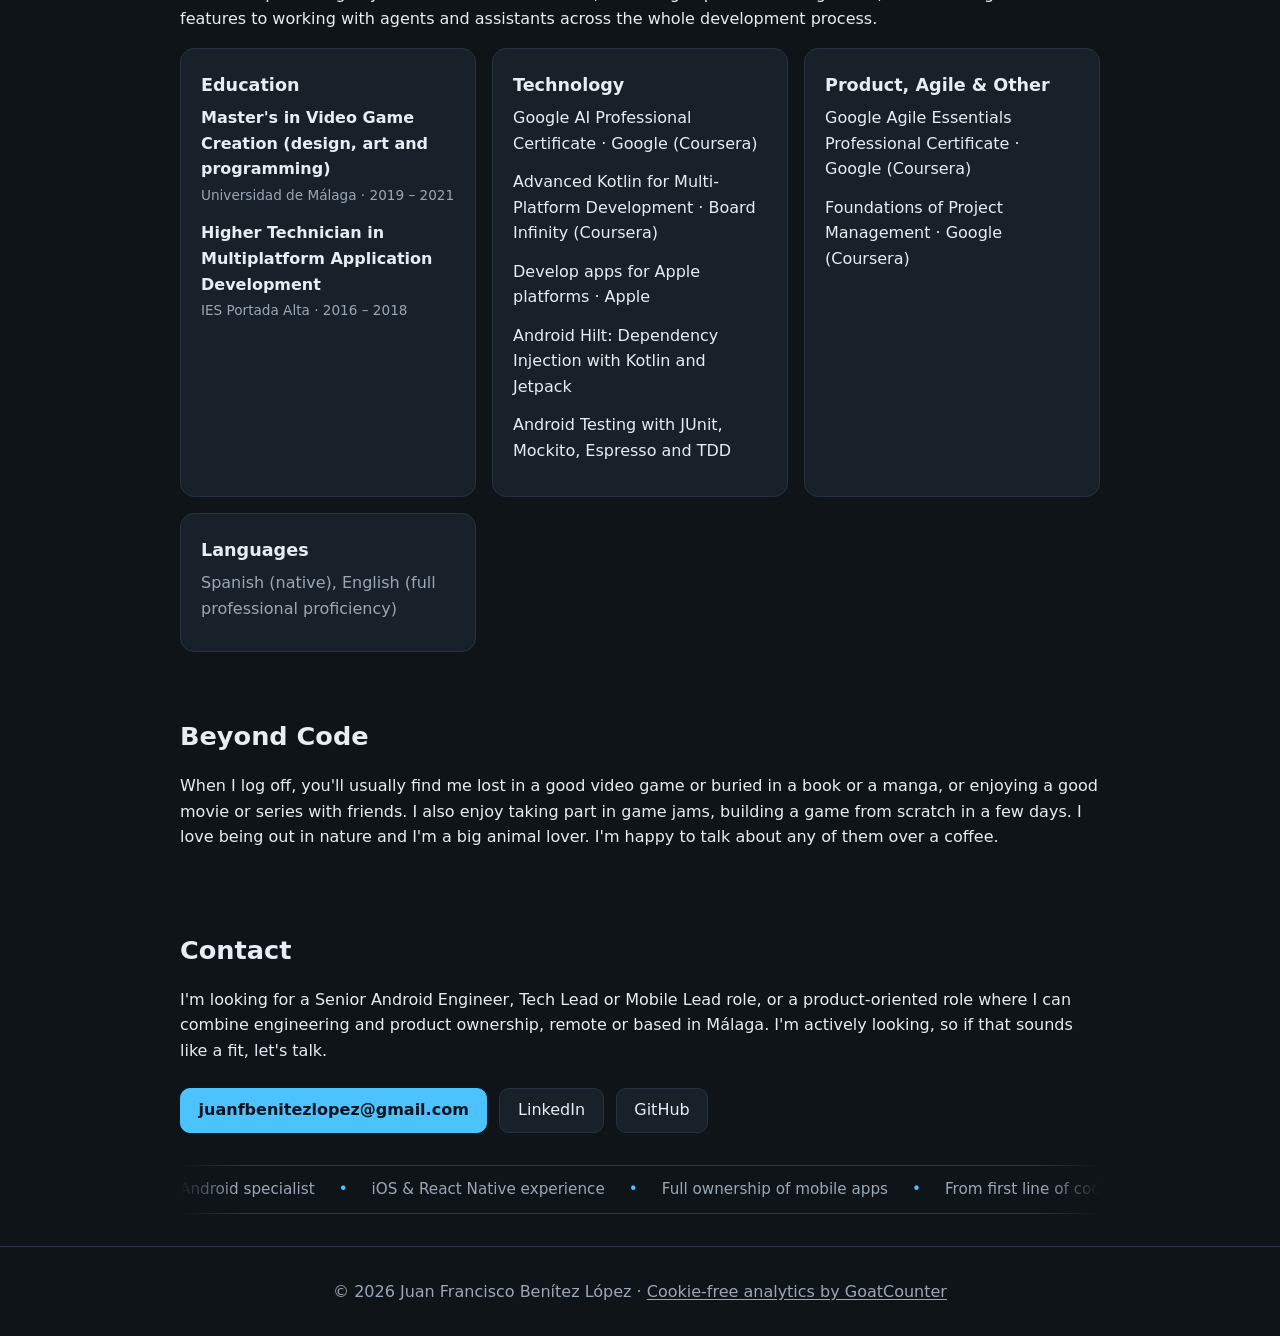
==== commit 0b587d55: "Fix push" ====
--- a/index.html
+++ b/index.html
@@ -215,7 +215,7 @@
       <p class="sub-desc" data-i18n="minimo.desc">MINIMO builds small, focused apps that respect your attention. Simple tools that do one thing well, built with modern Android technologies. It is my ongoing lab for rapid prototyping with AI workflows, started in July 2026. AI supports every phase, from ideation and design to development, testing and publishing.</p>
       <div class="grid carousel">
         <article class="card">
-          <h4>Remind <span class="badge done">v1.0</span></h4>
+          <h4>Remind <span class="badge done">v1.1</span></h4>
           <span class="meta" data-i18n="proj.remind.meta">Android · October 2026</span>
           <p data-i18n="proj.remind.desc">Event reminders app with a home screen widget showing your next event, plus quick shortcuts to the list and new events.</p>
           <div class="tags"><span>Kotlin</span><span>Jetpack Compose</span><span>Room</span><span>Firebase</span></div>
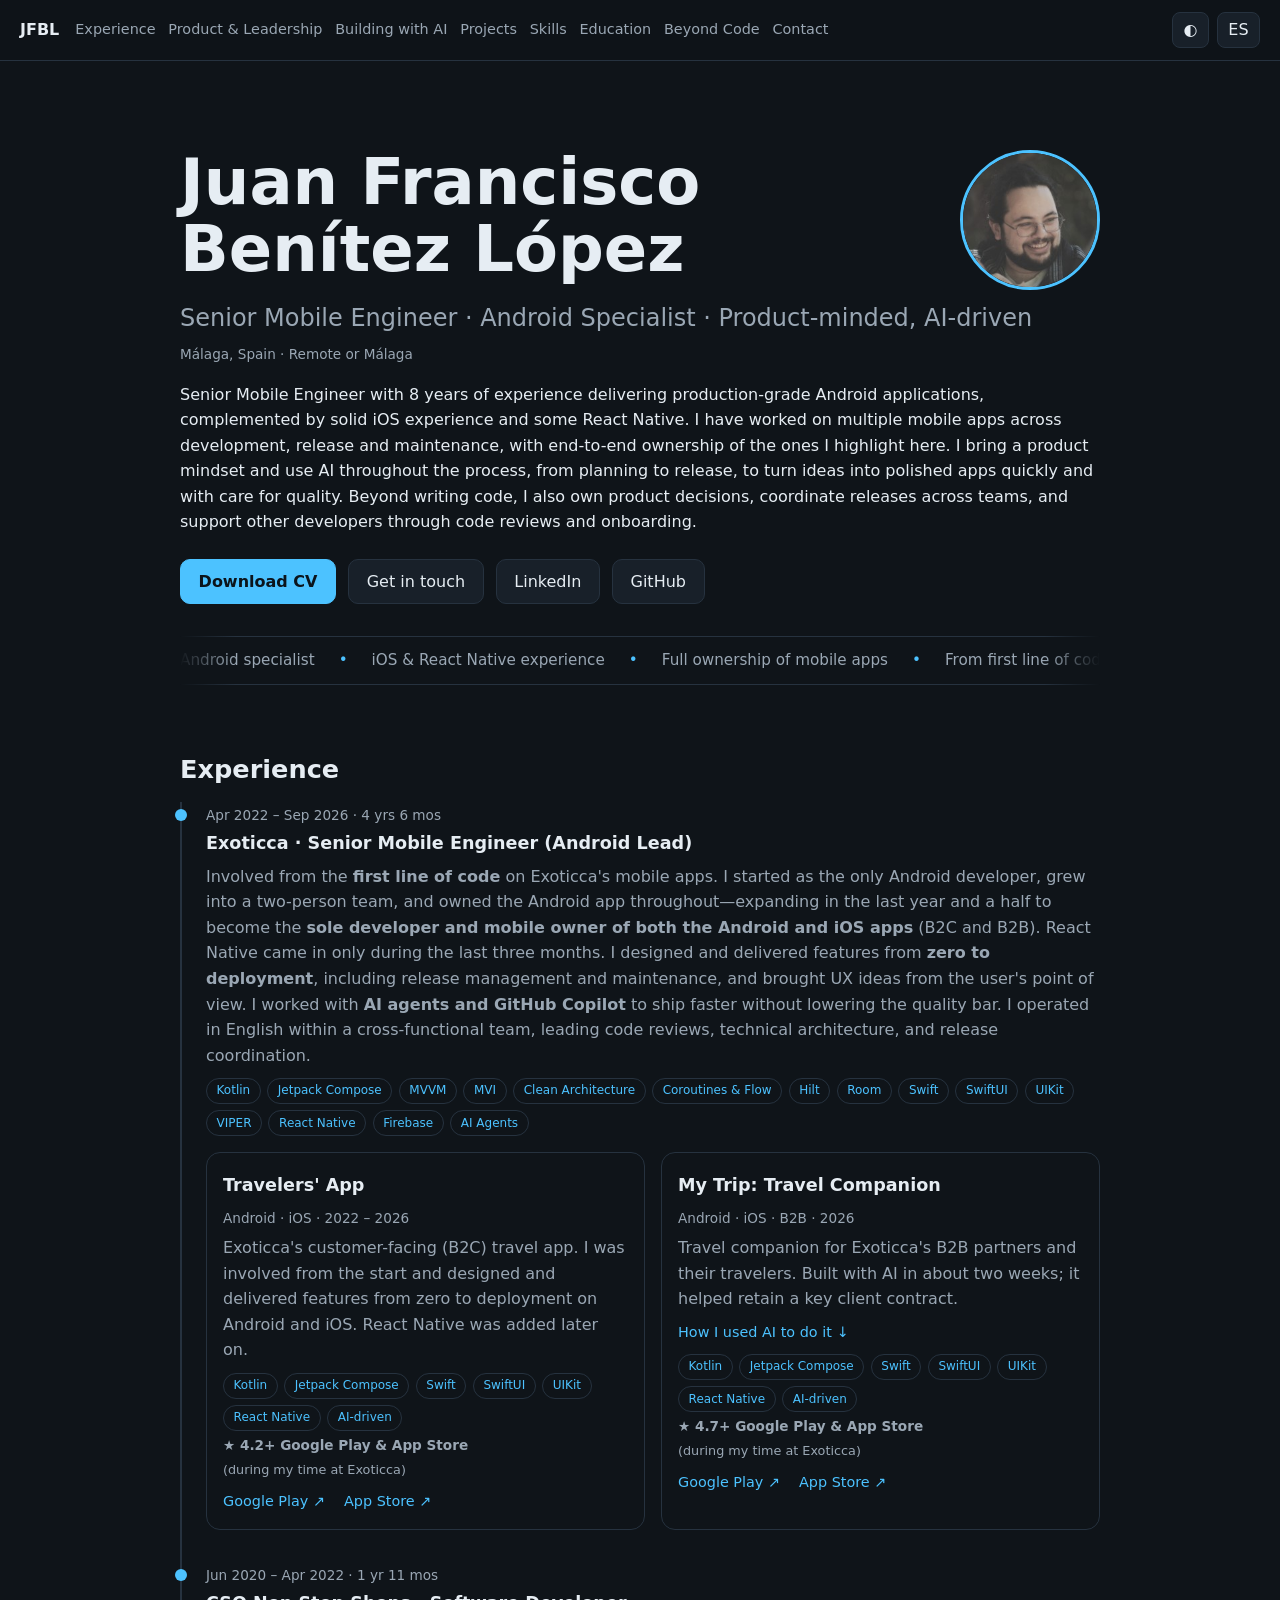
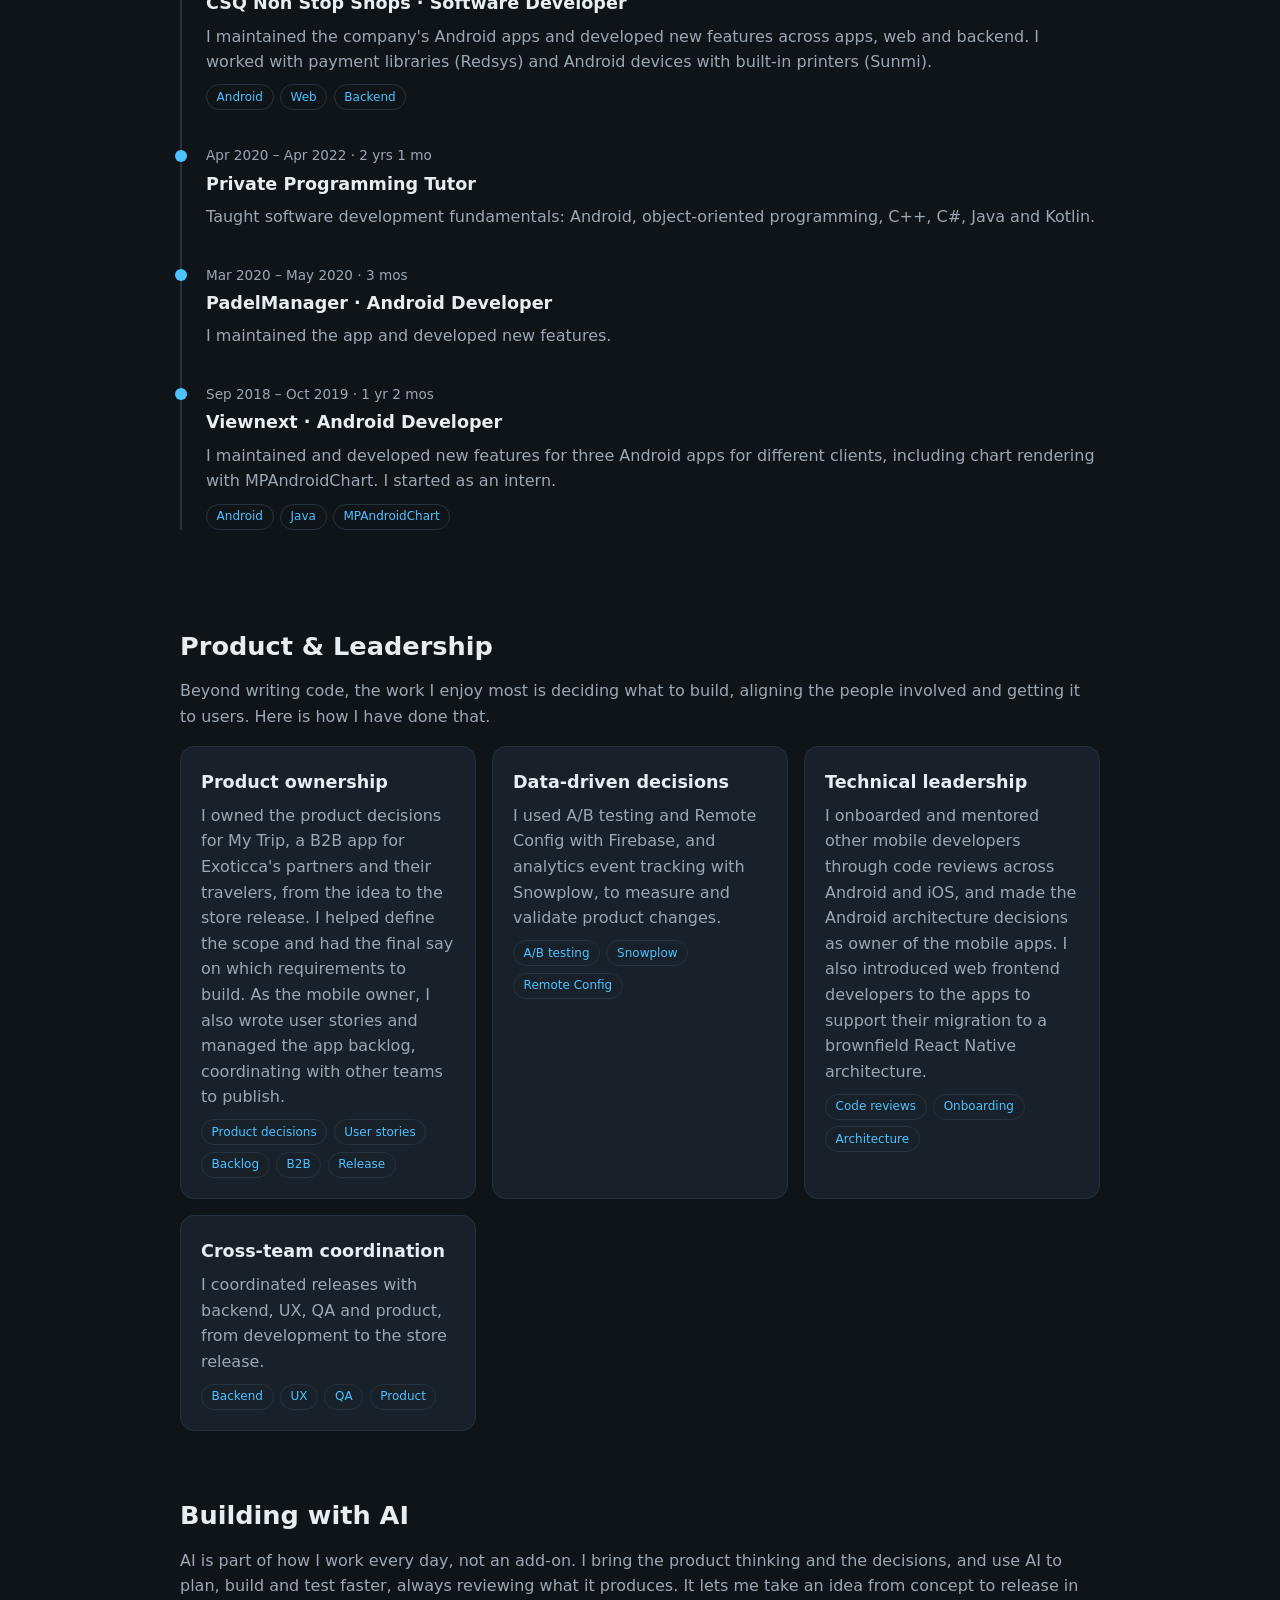
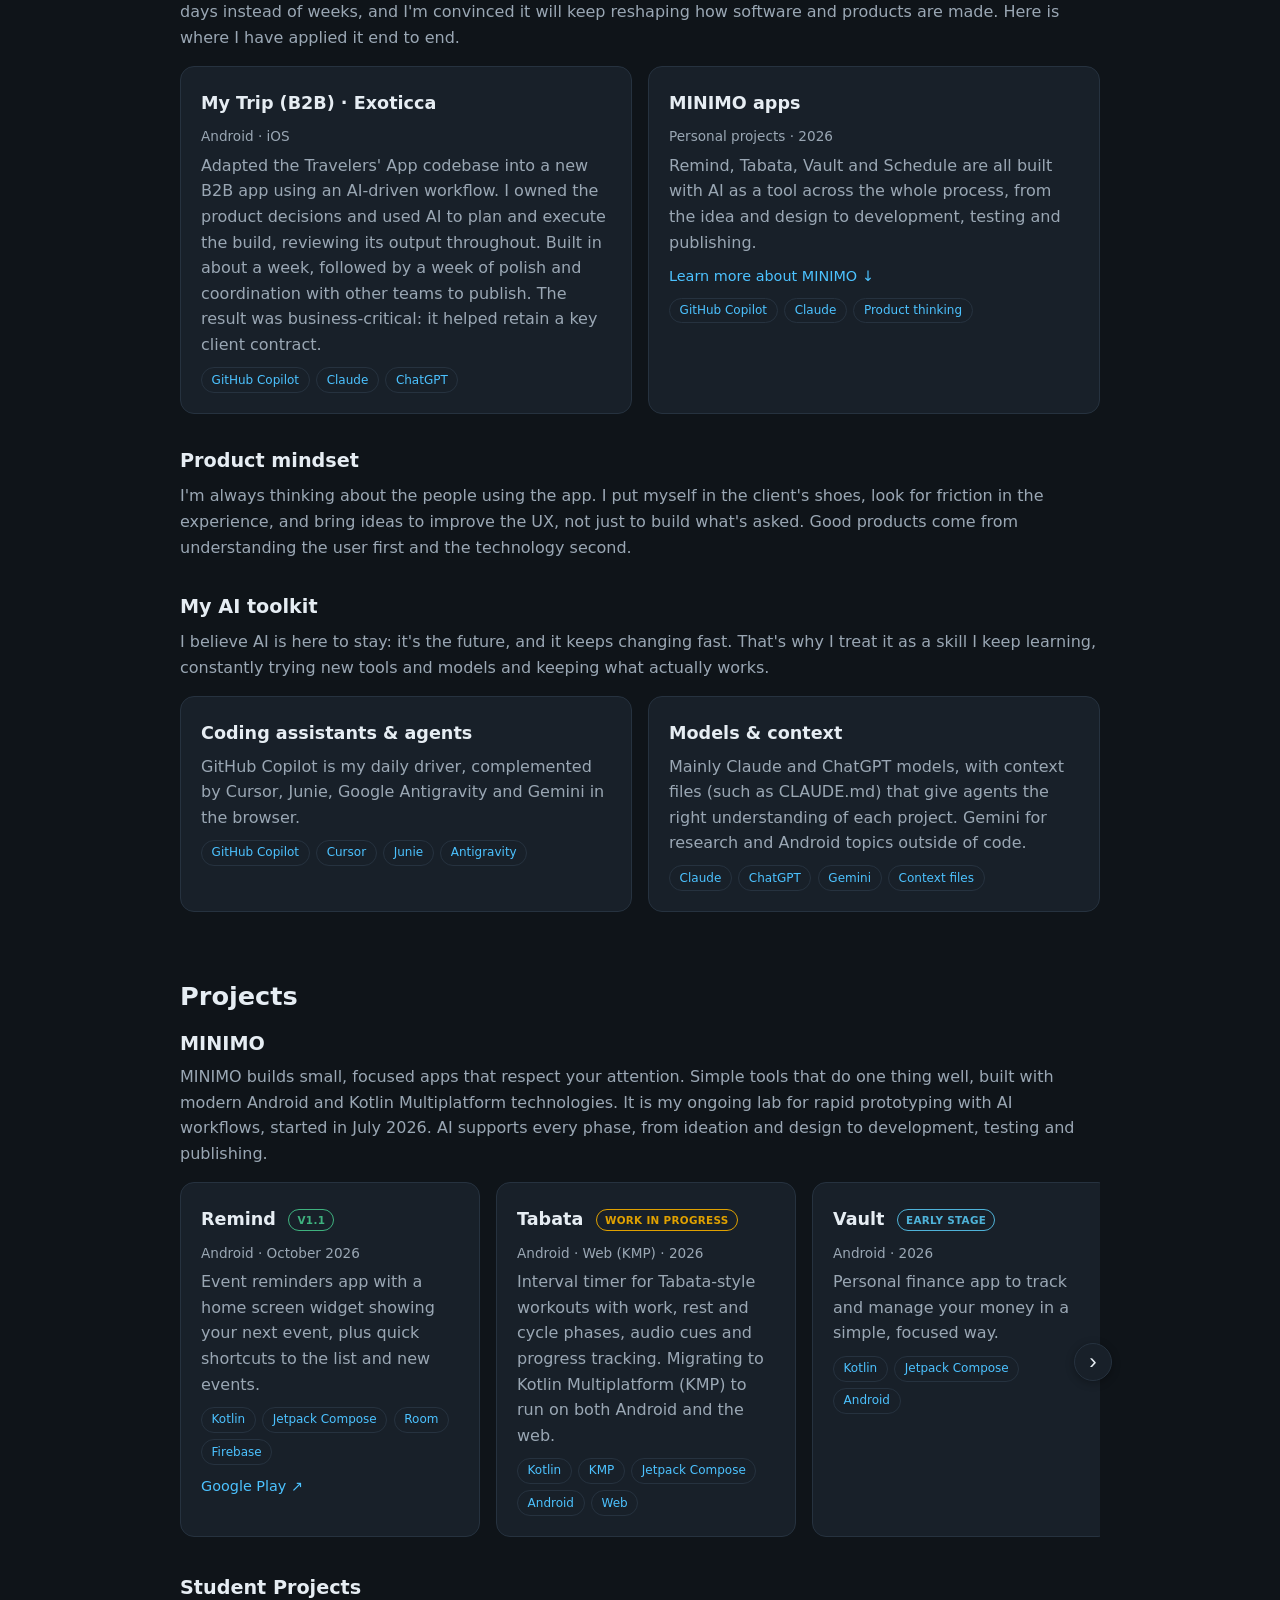
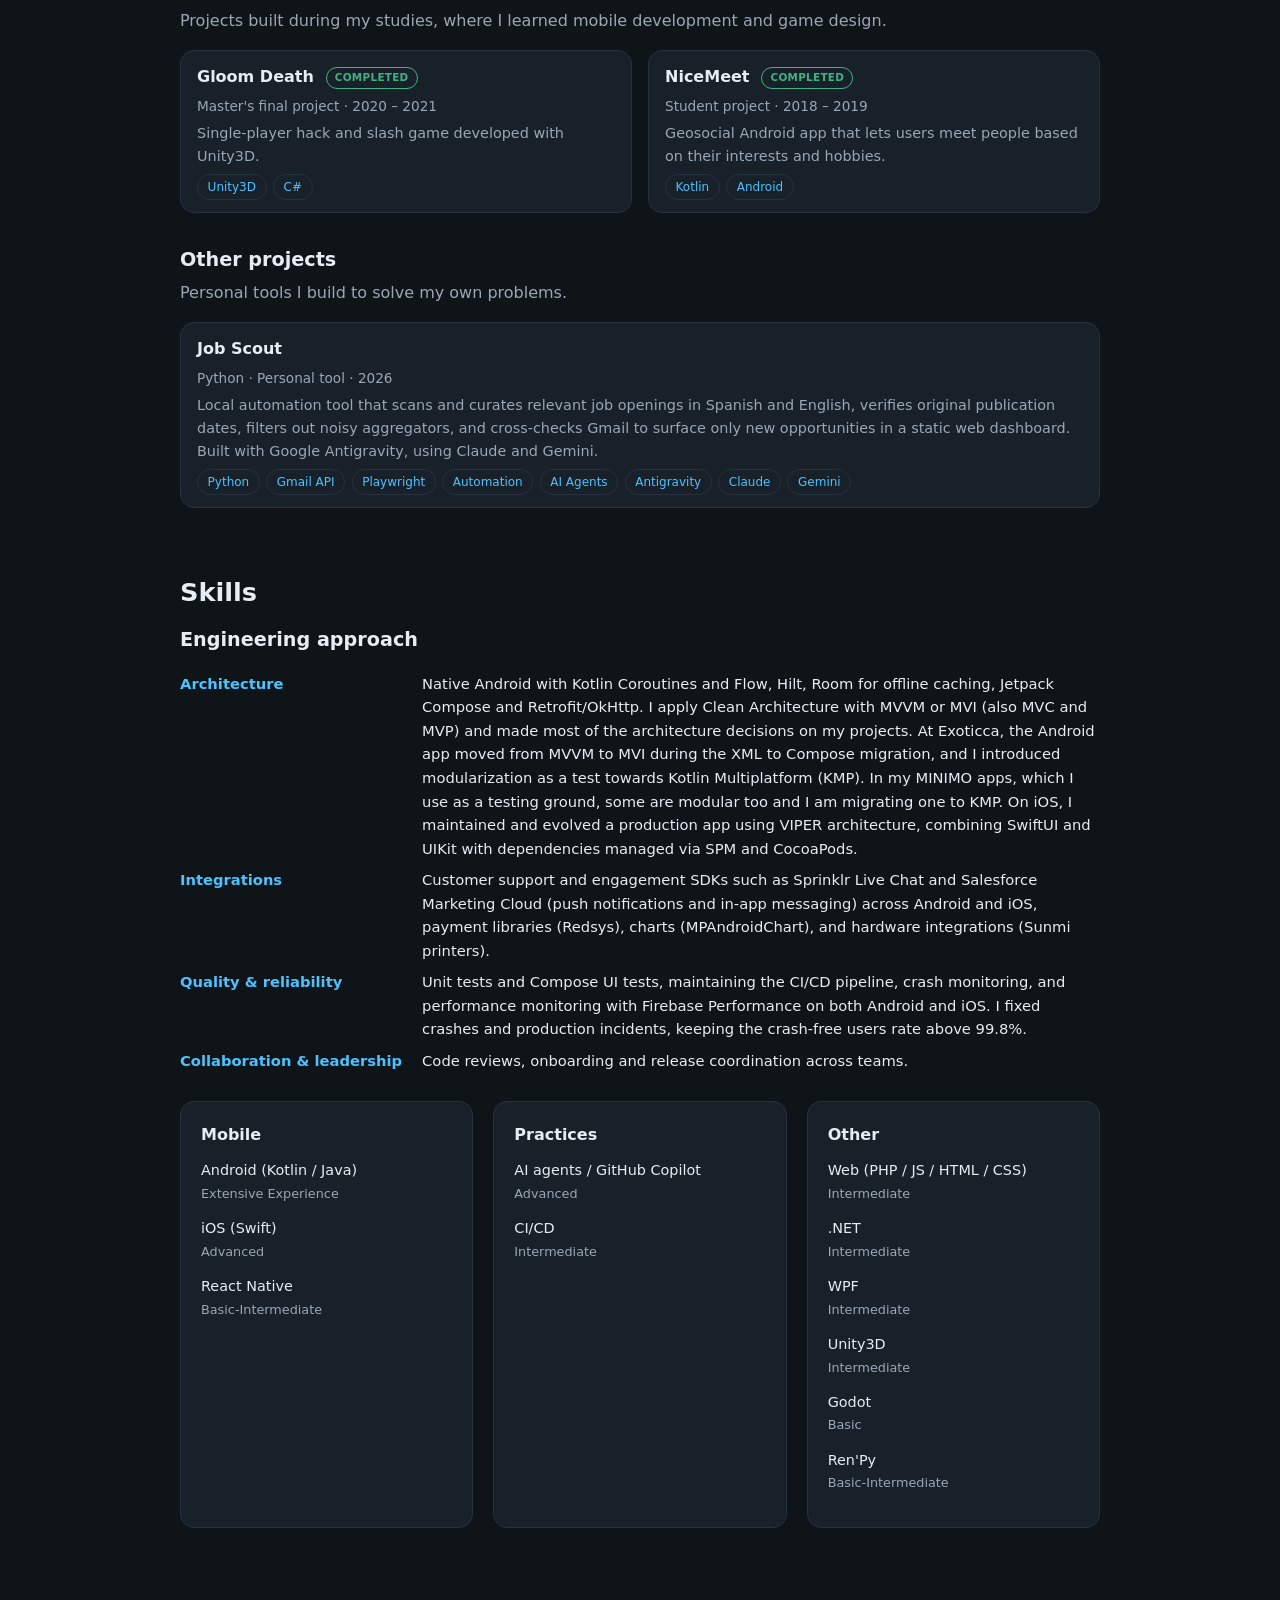
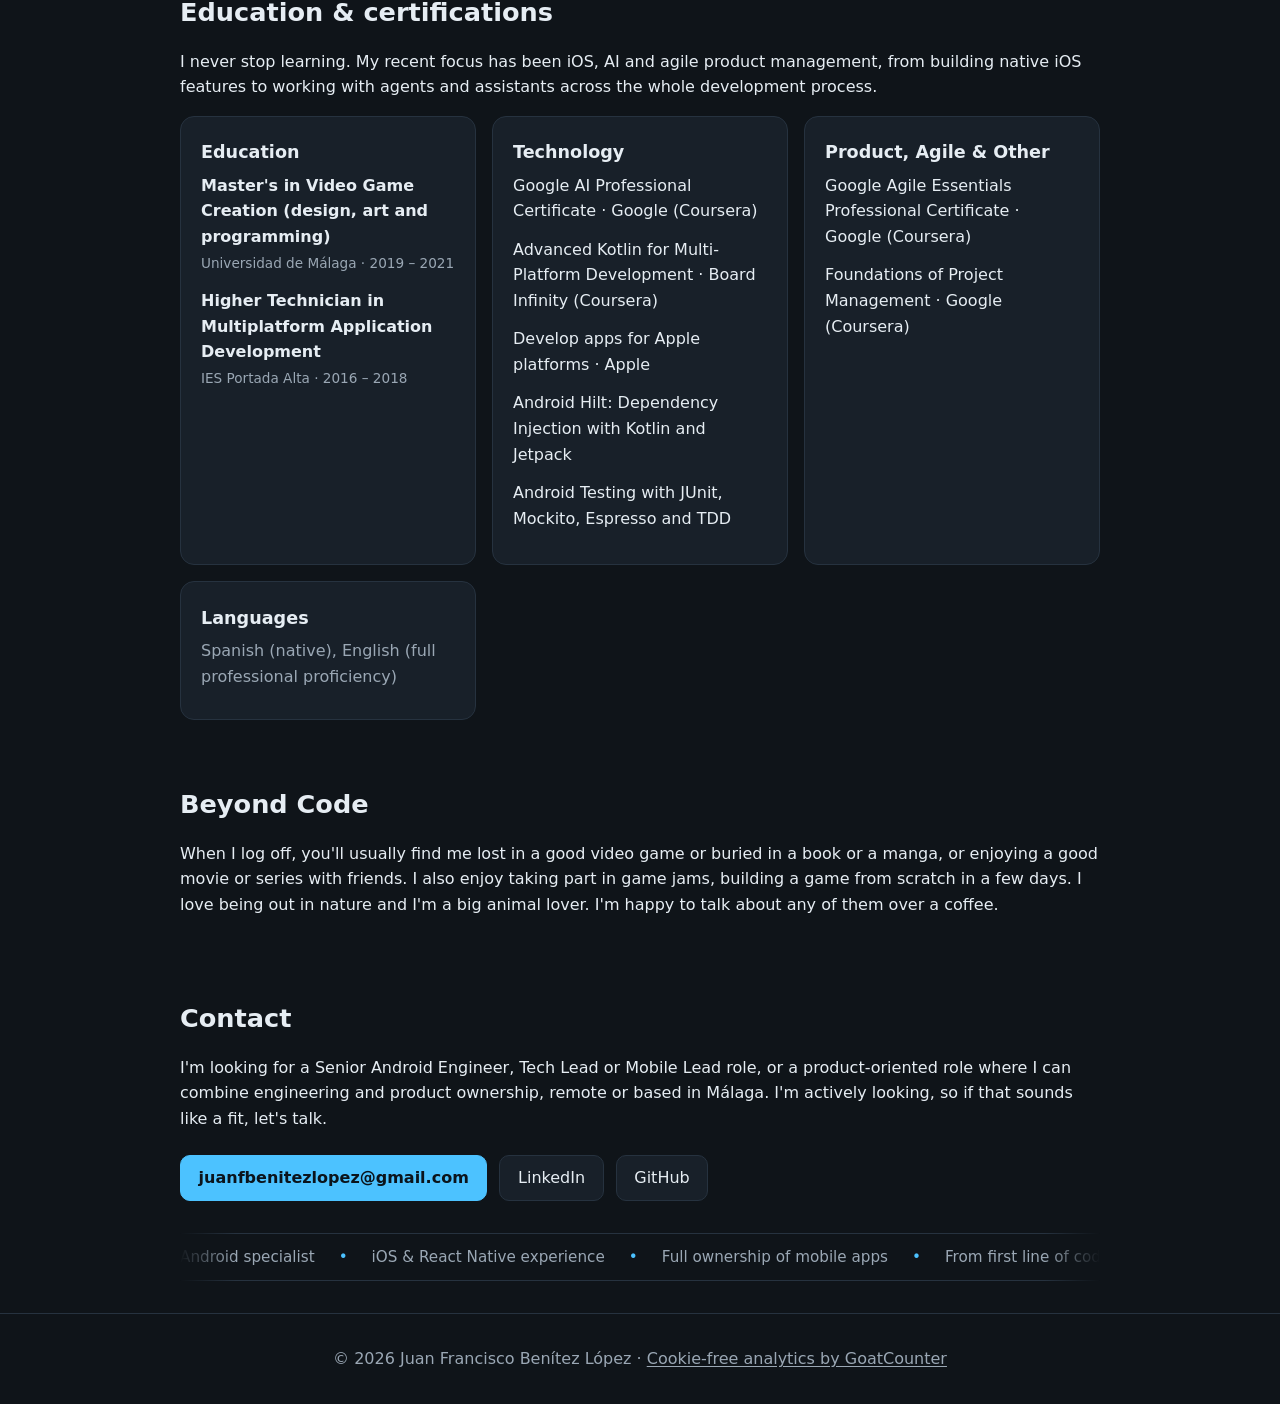
==== commit 729e2244: "Update Tabata progress" ====
--- a/index.html
+++ b/index.html
@@ -26,7 +26,7 @@
     "description": "Senior Mobile Engineer (8 years of Android, plus iOS & React Native). Product-minded and AI-driven, combining technical leadership and end-to-end mobile ownership.",
     "url": "https://juanfrancrater.github.io/",
     "address": { "@type": "PostalAddress", "addressLocality": "Málaga", "addressCountry": "ES" },
-    "knowsAbout": ["Android", "Kotlin", "Jetpack Compose", "Kotlin Coroutines", "Hilt", "iOS", "Swift", "SwiftUI", "UIKit", "VIPER", "React Native", "Product Ownership", "Technical Leadership", "AI-assisted development"],
+    "knowsAbout": ["Android", "Kotlin", "Kotlin Multiplatform", "KMP", "Jetpack Compose", "Kotlin Coroutines", "Hilt", "iOS", "Swift", "SwiftUI", "UIKit", "VIPER", "React Native", "Product Ownership", "Technical Leadership", "AI-assisted development"],
     "sameAs": ["https://www.linkedin.com/in/juanfbenlop", "https://github.com/JuanFranCrater"]
   }
   </script>
@@ -212,7 +212,7 @@
       <h3 class="section-title" data-i18n="nav.projects">Projects</h3>
 
       <h4 class="subtitle">MINIMO</h4>
-      <p class="sub-desc" data-i18n="minimo.desc">MINIMO builds small, focused apps that respect your attention. Simple tools that do one thing well, built with modern Android technologies. It is my ongoing lab for rapid prototyping with AI workflows, started in July 2026. AI supports every phase, from ideation and design to development, testing and publishing.</p>
+      <p class="sub-desc" data-i18n="minimo.desc">MINIMO builds small, focused apps that respect your attention. Simple tools that do one thing well, built with modern Android and Kotlin Multiplatform technologies. It is my ongoing lab for rapid prototyping with AI workflows, started in July 2026. AI supports every phase, from ideation and design to development, testing and publishing.</p>
       <div class="grid carousel">
         <article class="card">
           <h4>Remind <span class="badge done">v1.1</span></h4>
@@ -223,9 +223,9 @@
         </article>
         <article class="card">
           <h4>Tabata <span class="badge wip" data-i18n="badge.wip">Work in progress</span></h4>
-          <span class="meta" data-i18n="proj.tabata.meta">Android · 2026</span>
-          <p data-i18n="proj.tabata.desc">Interval timer for Tabata-style workouts with work, rest and cycle phases, audio cues and progress tracking.</p>
-          <div class="tags"><span>Kotlin</span><span>Jetpack Compose</span><span>Android</span></div>
+          <span class="meta" data-i18n="proj.tabata.meta">Android · Web (KMP) · 2026</span>
+          <p data-i18n="proj.tabata.desc">Interval timer for Tabata-style workouts with work, rest and cycle phases, audio cues and progress tracking. Migrating to Kotlin Multiplatform (KMP) to run on both Android and the web.</p>
+          <div class="tags"><span>Kotlin</span><span>KMP</span><span>Jetpack Compose</span><span>Android</span><span>Web</span></div>
         </article>
         <article class="card">
           <h4>Vault <span class="badge early" data-i18n="badge.early">Early stage</span></h4>
@@ -275,7 +275,7 @@
       <h4 class="subtitle" data-i18n="eng.title">Engineering approach</h4>
       <dl class="eng">
         <dt data-i18n="eng.arch.label">Architecture</dt>
-        <dd data-i18n="eng.arch.text">Native Android with Kotlin Coroutines and Flow, Hilt, Room for offline caching, Jetpack Compose and Retrofit/OkHttp. I apply Clean Architecture with MVVM or MVI (also MVC and MVP) and made most of the architecture decisions on my projects. At Exoticca, the Android app moved from MVVM to MVI during the XML to Compose migration, and I introduced modularization as a test towards Kotlin Multiplatform (KMP). My MINIMO apps are modular too. On iOS, I maintained and evolved a production app using VIPER architecture, combining SwiftUI and UIKit with dependencies managed via SPM and CocoaPods.</dd>
+        <dd data-i18n="eng.arch.text">Native Android with Kotlin Coroutines and Flow, Hilt, Room for offline caching, Jetpack Compose and Retrofit/OkHttp. I apply Clean Architecture with MVVM or MVI (also MVC and MVP) and made most of the architecture decisions on my projects. At Exoticca, the Android app moved from MVVM to MVI during the XML to Compose migration, and I introduced modularization as a test towards Kotlin Multiplatform (KMP). In my MINIMO apps, which I use as a testing ground, some are modular too and I am migrating one to KMP. On iOS, I maintained and evolved a production app using VIPER architecture, combining SwiftUI and UIKit with dependencies managed via SPM and CocoaPods.</dd>
         <dt data-i18n="eng.int.label">Integrations</dt>
         <dd data-i18n="eng.int.text">Customer support and engagement SDKs such as Sprinklr Live Chat and Salesforce Marketing Cloud (push notifications and in-app messaging) across Android and iOS, payment libraries (Redsys), charts (MPAndroidChart), and hardware integrations (Sunmi printers).</dd>
         <dt data-i18n="eng.quality.label">Quality &amp; reliability</dt>
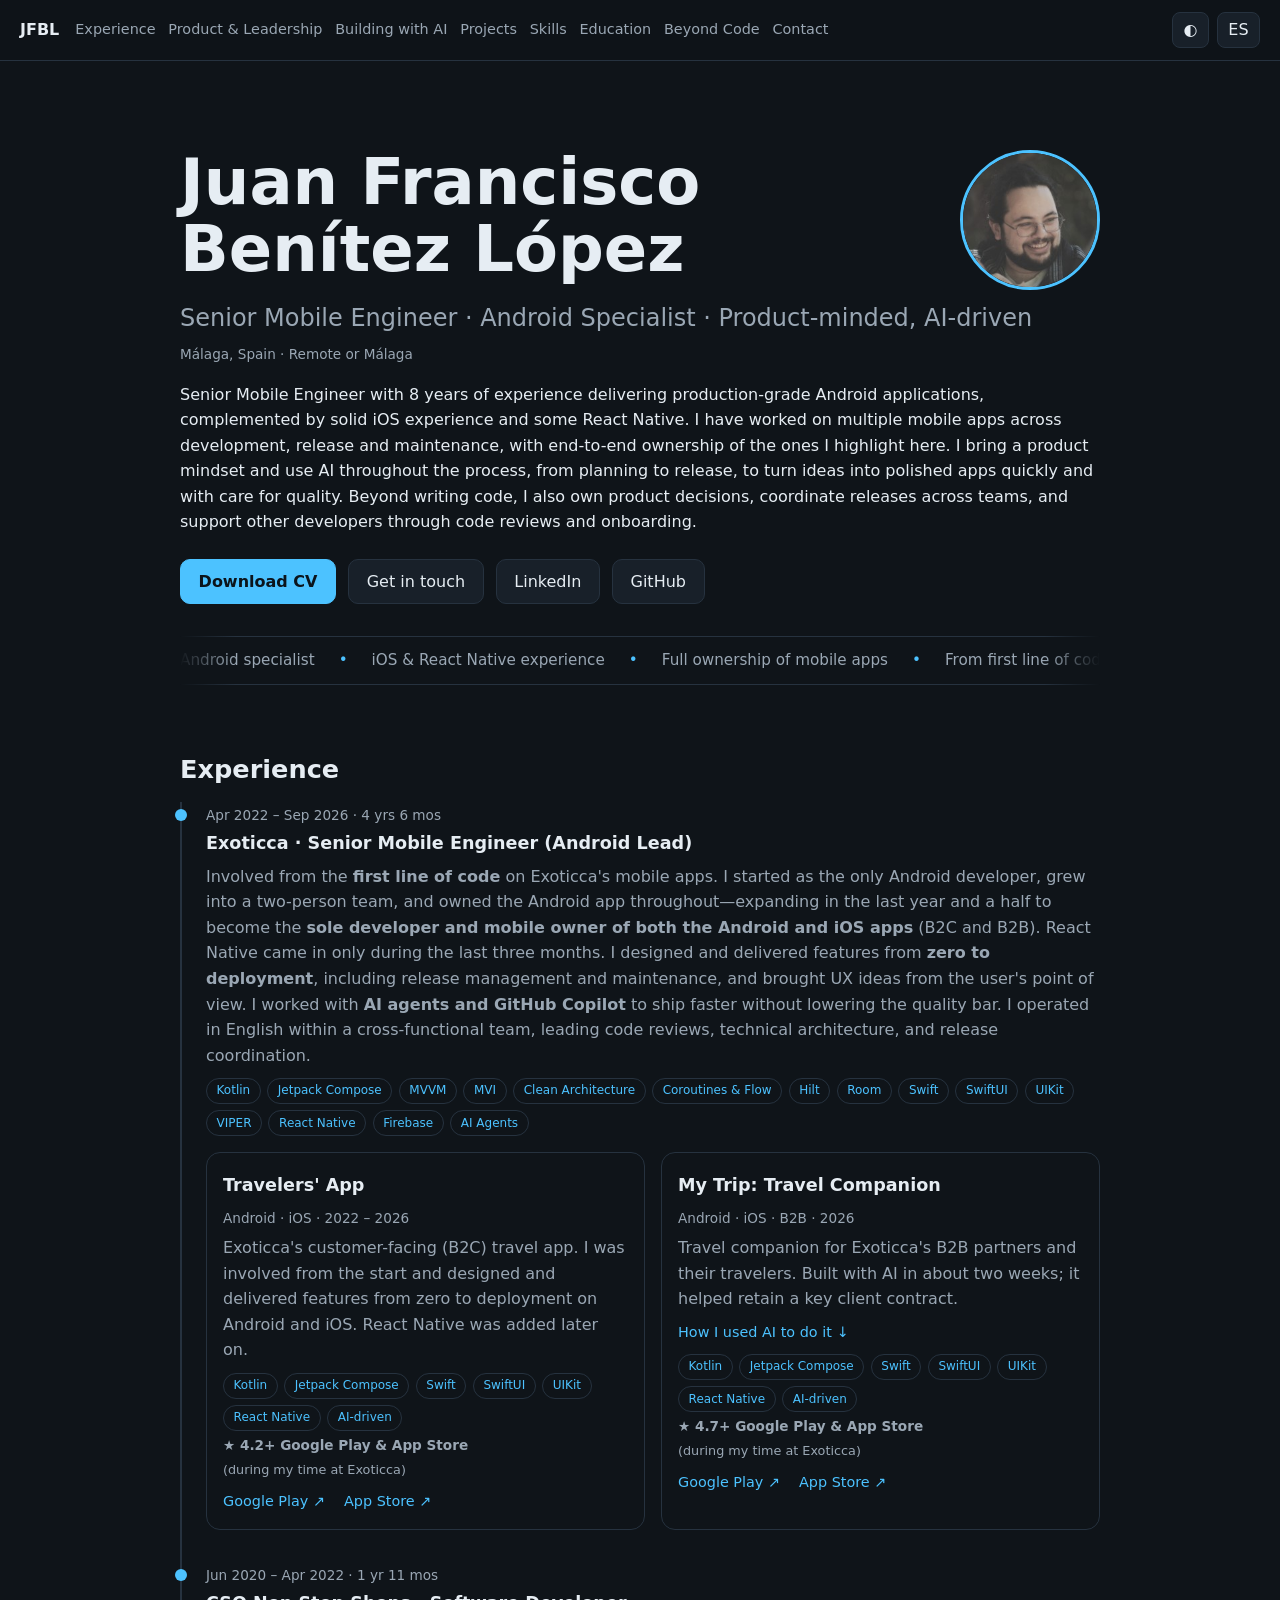
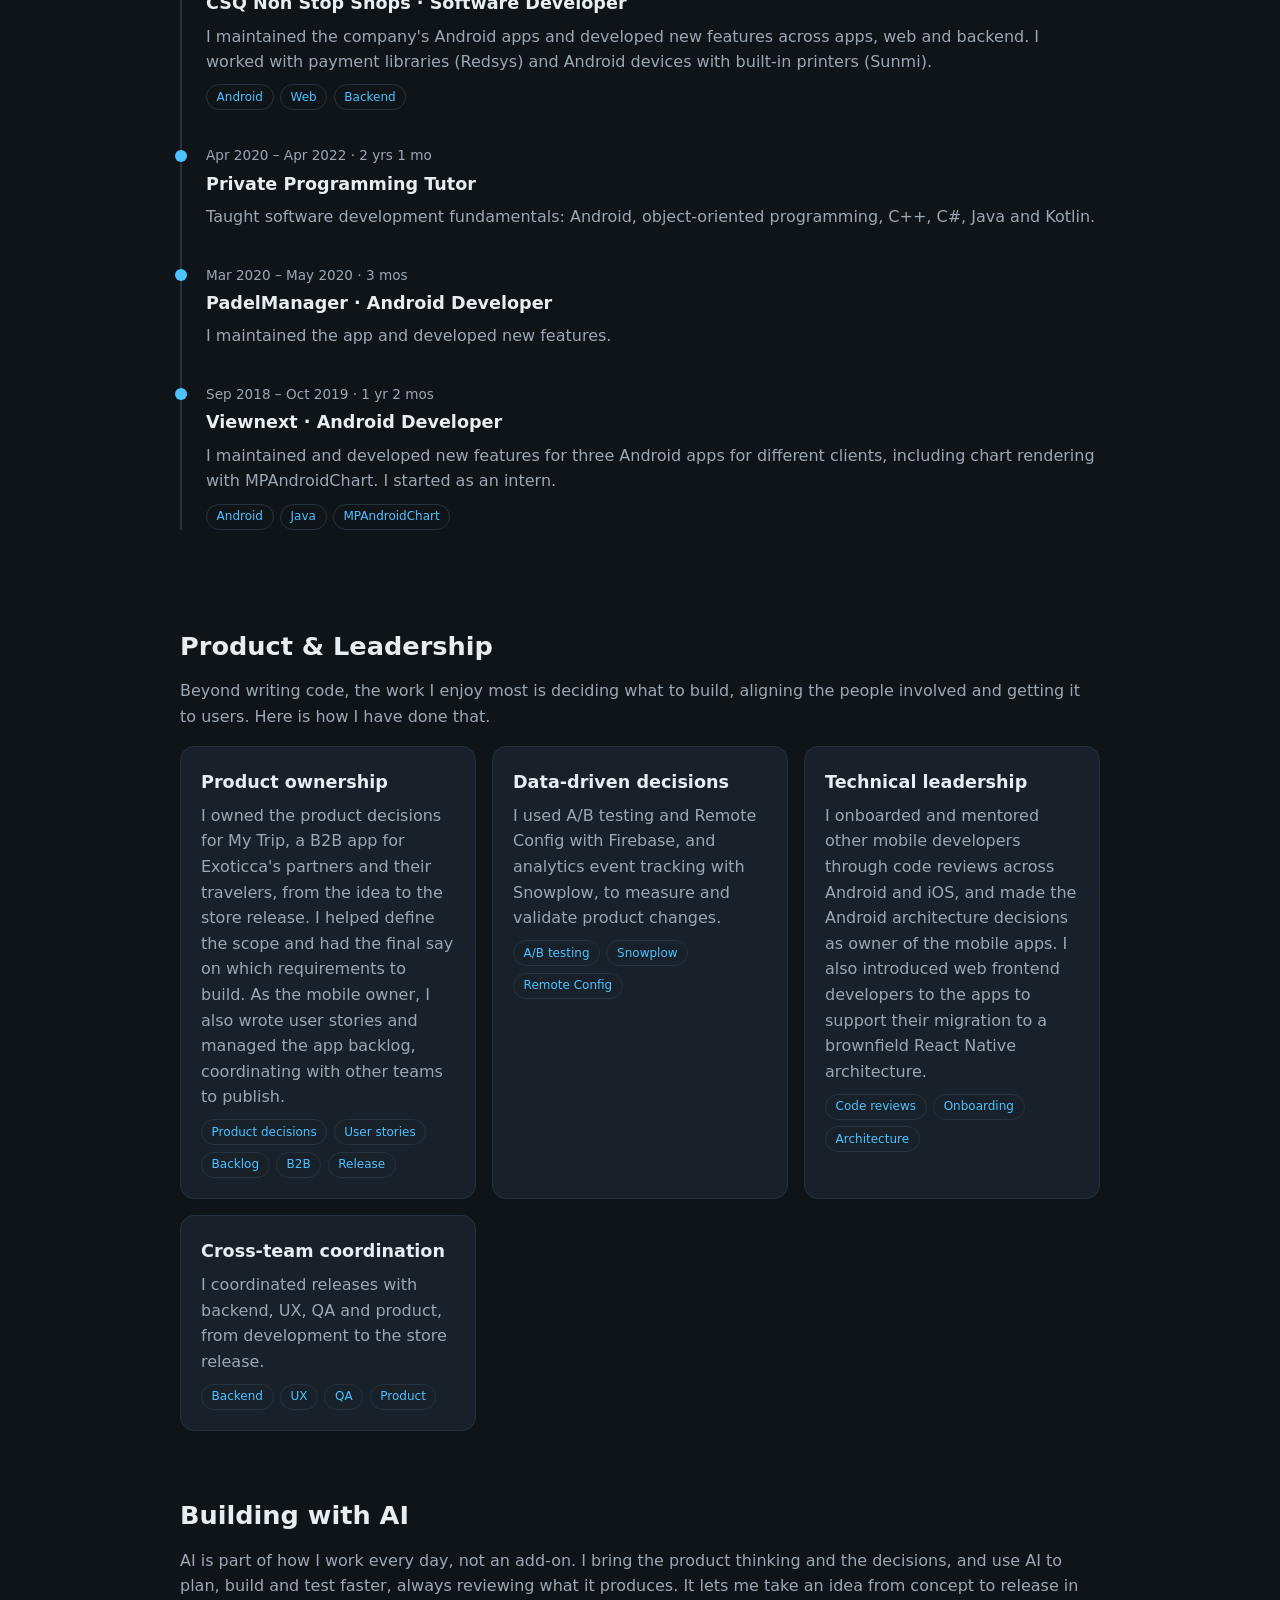
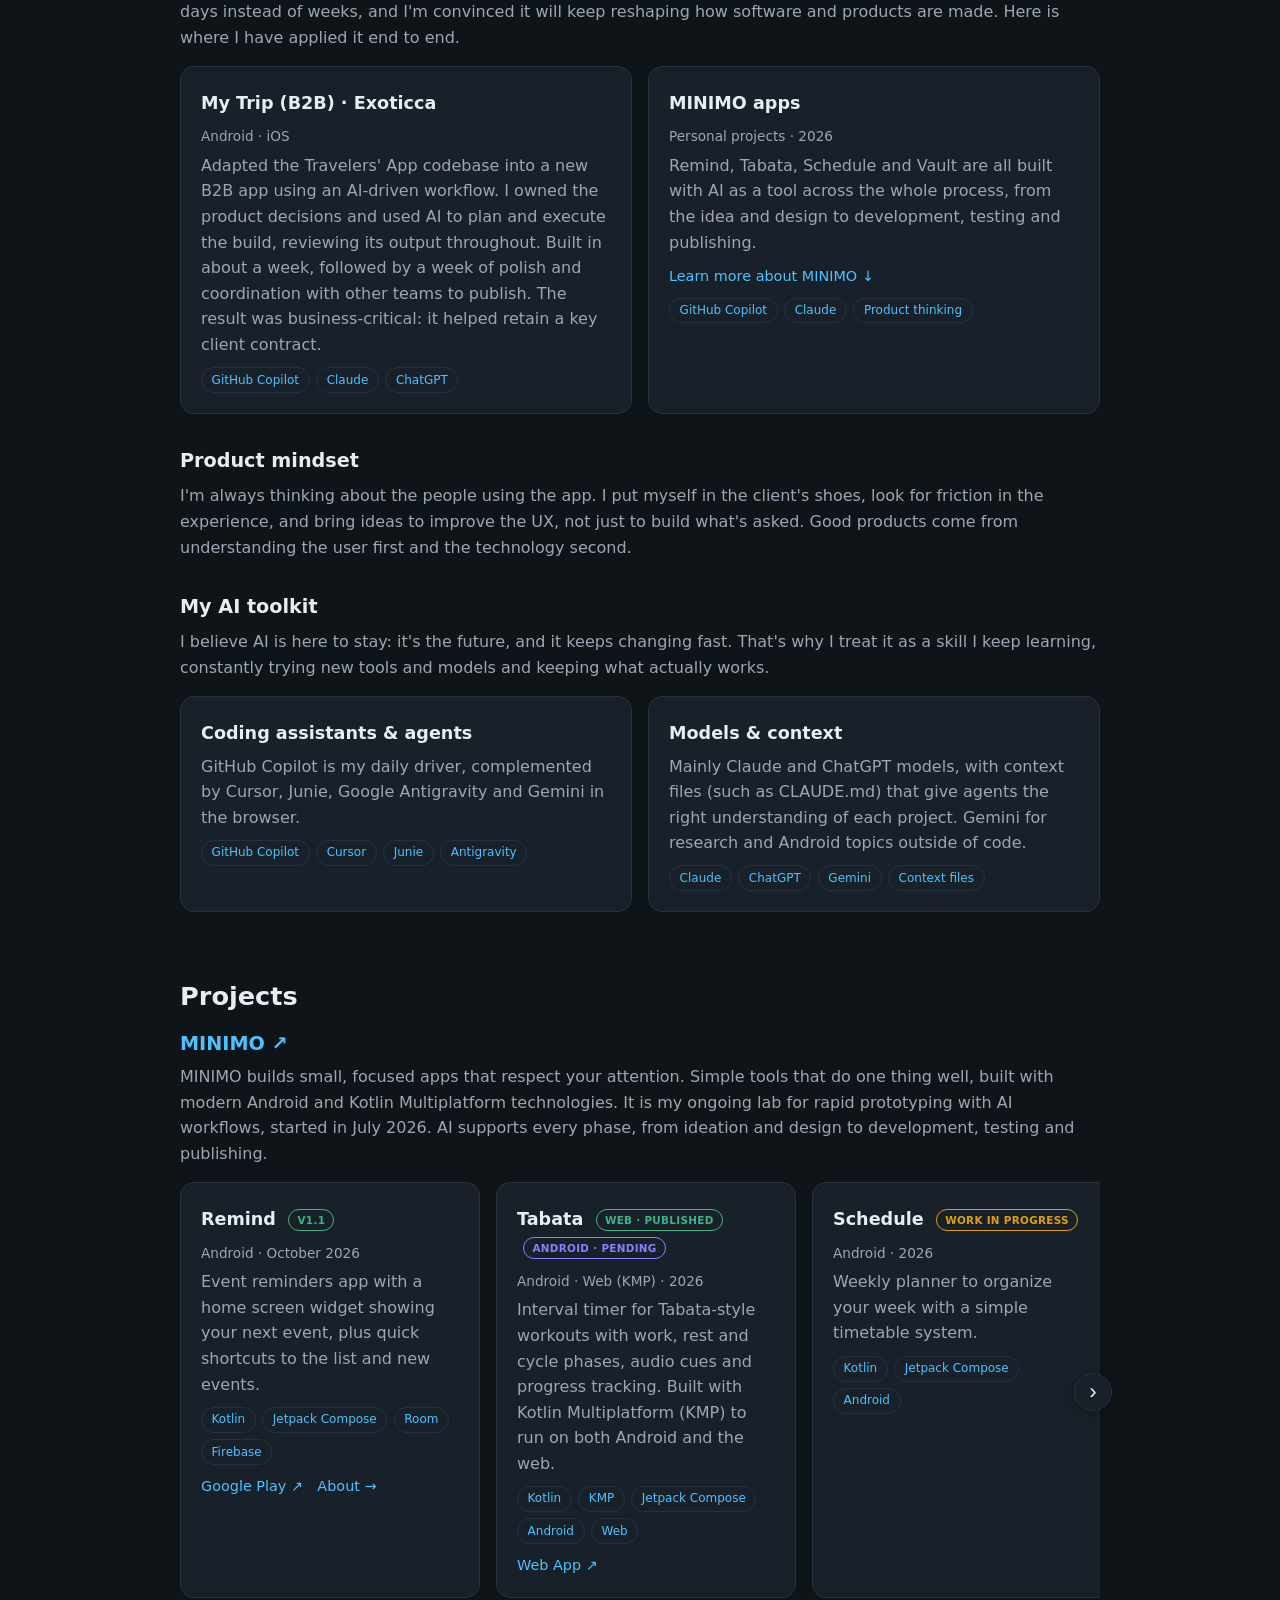
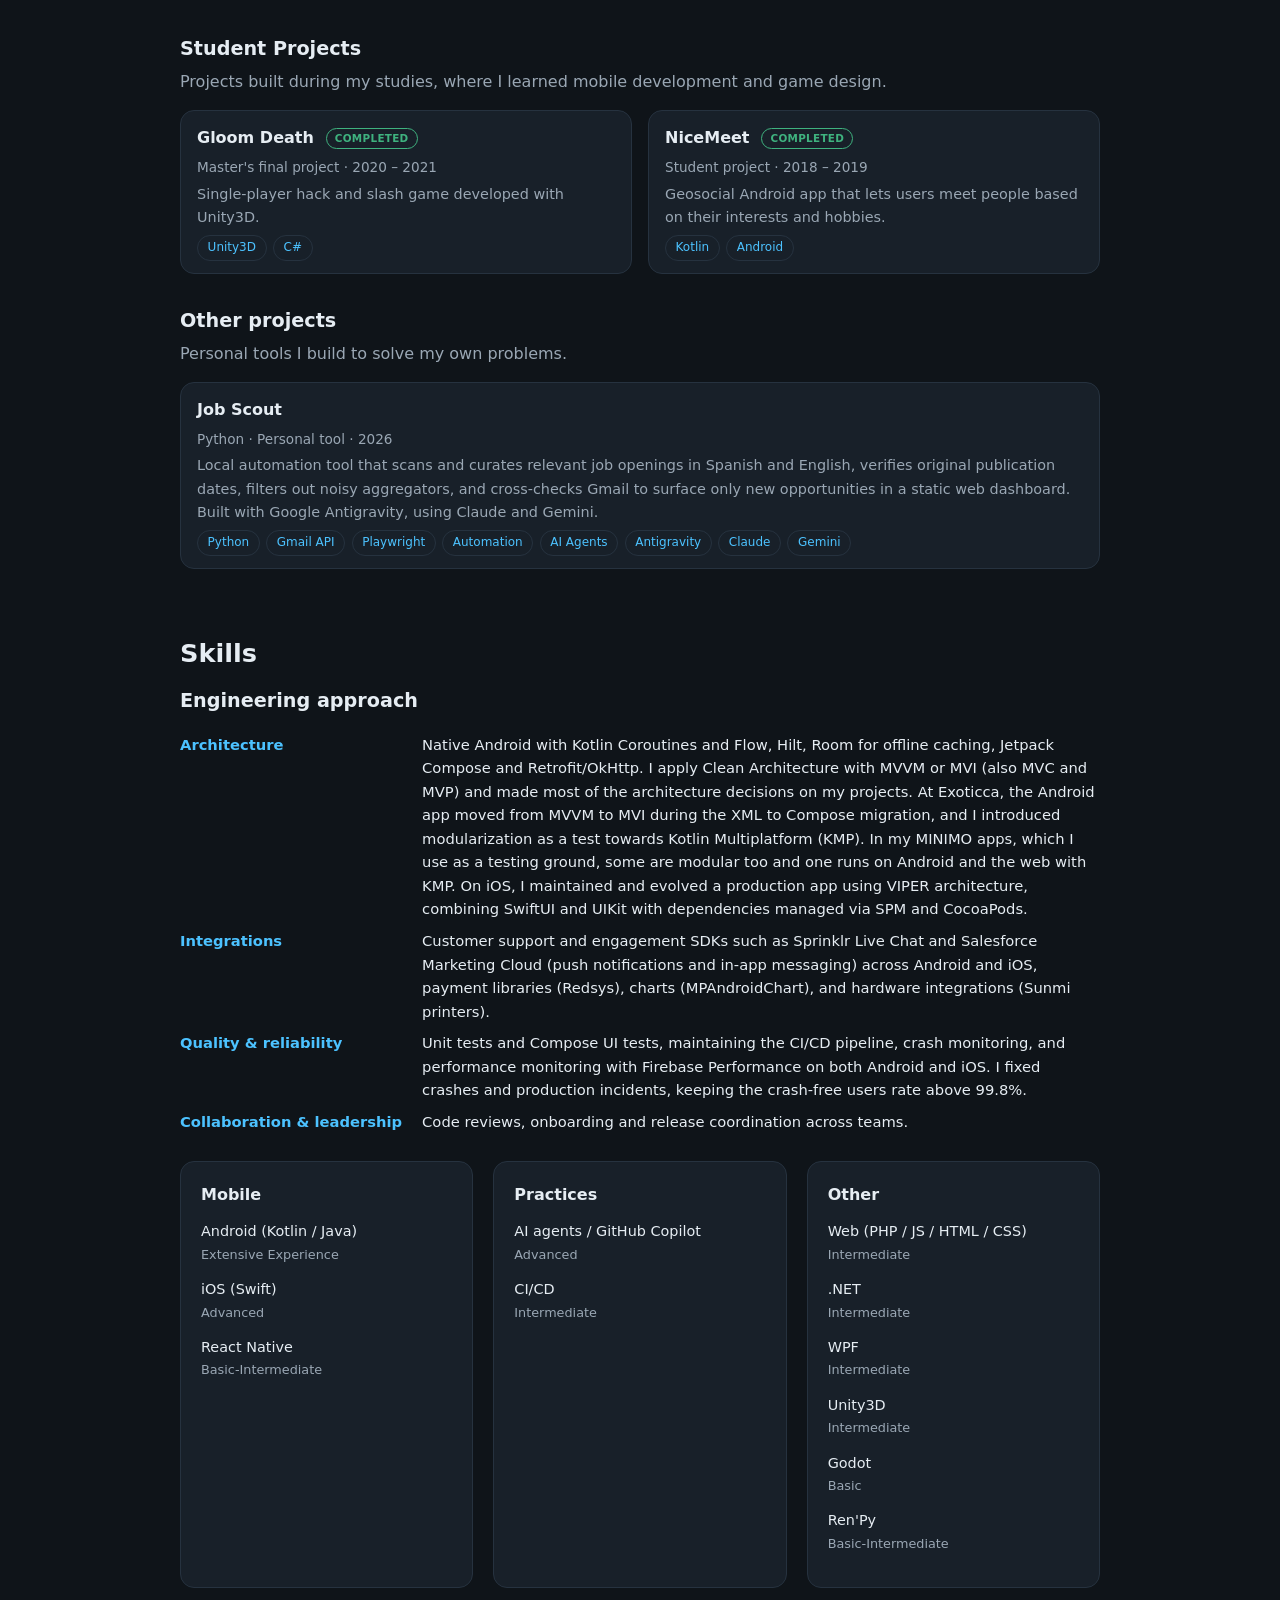
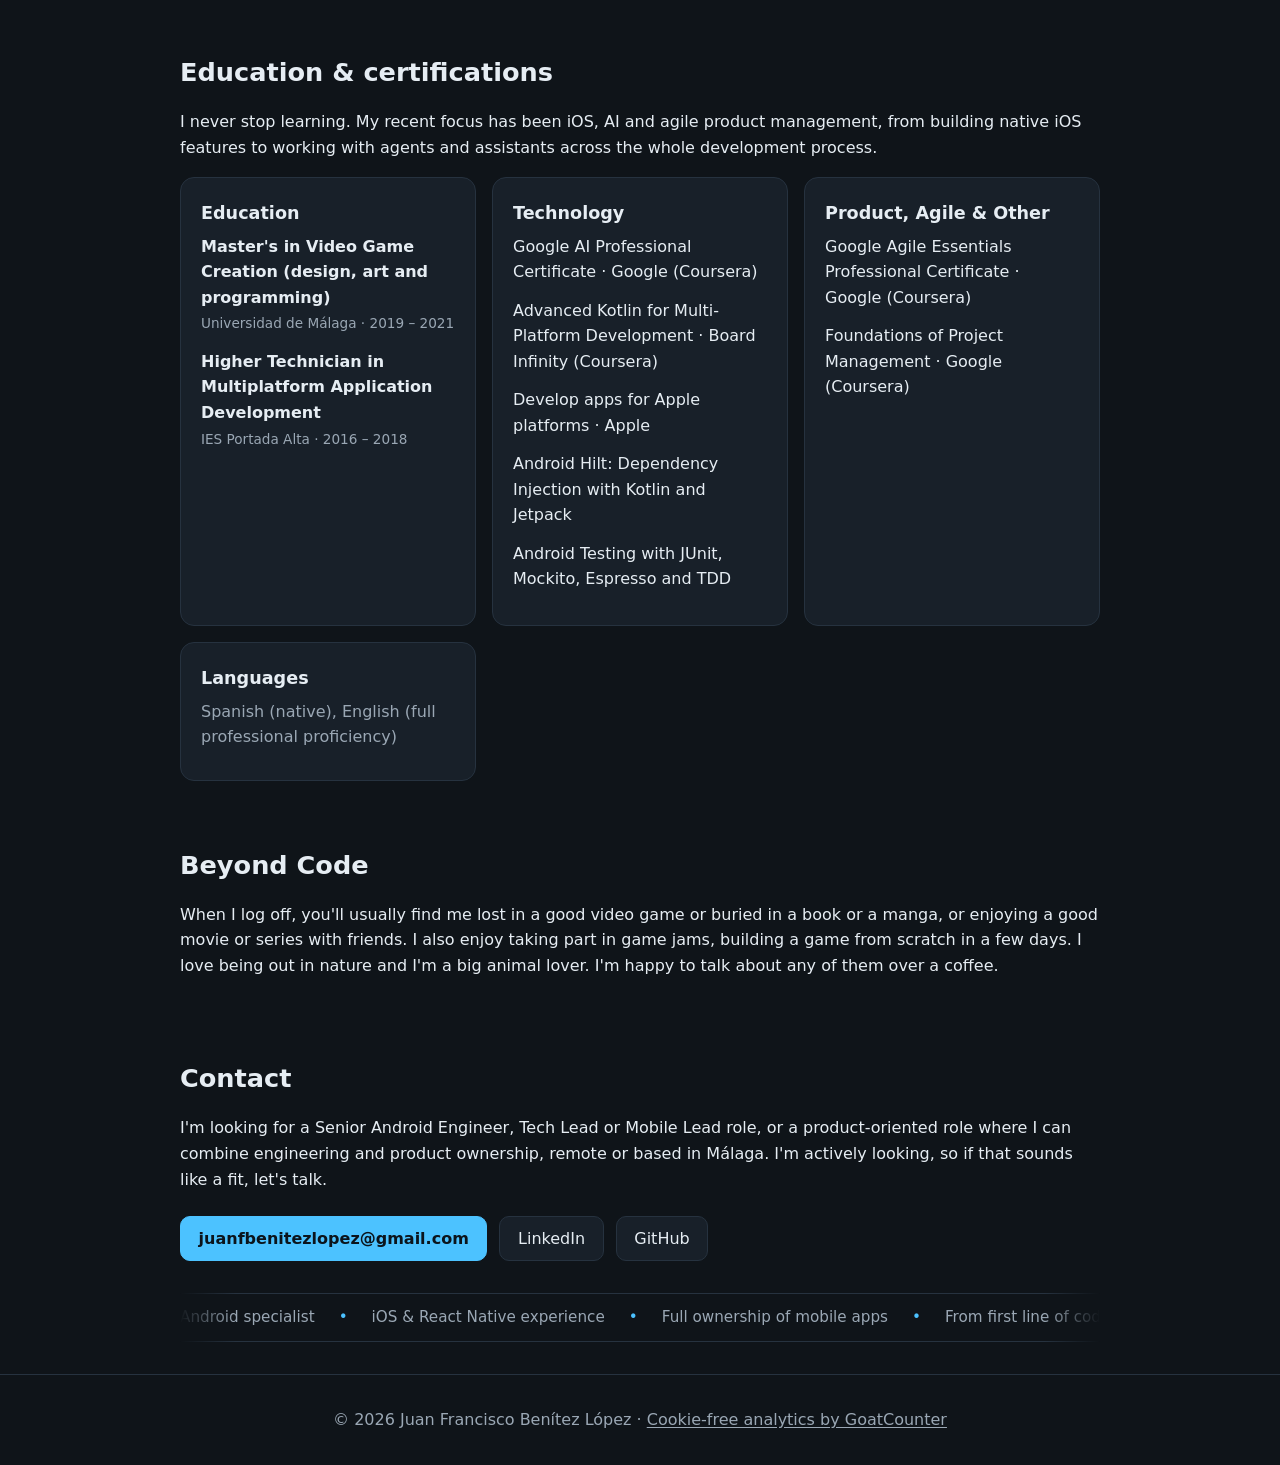
==== commit 8fec198b: "Add MINIMO hub, Tabata KMP web app, Remind page, and WIP fallback" ====
--- a/index.html
+++ b/index.html
@@ -183,7 +183,7 @@
         <article class="card">
           <h4 data-i18n="ai.minimo.title">MINIMO apps</h4>
           <span class="meta" data-i18n="ai.minimo.meta">Personal projects · 2026</span>
-          <p data-i18n="ai.minimo.desc">Remind, Tabata, Vault and Schedule are all built with AI as a tool across the whole process, from the idea and design to development, testing and publishing.</p>
+          <p data-i18n="ai.minimo.desc">Remind, Tabata, Schedule and Vault are all built with AI as a tool across the whole process, from the idea and design to development, testing and publishing.</p>
           <p class="more"><a href="#projects" data-i18n="more.minimo">Learn more about MINIMO ↓</a></p>
           <div class="tags"><span>GitHub Copilot</span><span>Claude</span><span data-i18n="tag.productThinking">Product thinking</span></div>
         </article>
@@ -211,7 +211,7 @@
     <section id="projects">
       <h3 class="section-title" data-i18n="nav.projects">Projects</h3>
 
-      <h4 class="subtitle">MINIMO</h4>
+      <h4 class="subtitle"><a href="minimo/index.html">MINIMO ↗</a></h4>
       <p class="sub-desc" data-i18n="minimo.desc">MINIMO builds small, focused apps that respect your attention. Simple tools that do one thing well, built with modern Android and Kotlin Multiplatform technologies. It is my ongoing lab for rapid prototyping with AI workflows, started in July 2026. AI supports every phase, from ideation and design to development, testing and publishing.</p>
       <div class="grid carousel">
         <article class="card">
@@ -219,24 +219,25 @@
           <span class="meta" data-i18n="proj.remind.meta">Android · October 2026</span>
           <p data-i18n="proj.remind.desc">Event reminders app with a home screen widget showing your next event, plus quick shortcuts to the list and new events.</p>
           <div class="tags"><span>Kotlin</span><span>Jetpack Compose</span><span>Room</span><span>Firebase</span></div>
-          <div class="links"><a href="https://play.google.com/store/apps/details?id=com.minimo.remind" target="_blank" rel="noopener">Google Play ↗</a></div>
-        </article>
-        <article class="card">
-          <h4>Tabata <span class="badge wip" data-i18n="badge.wip">Work in progress</span></h4>
+          <div class="links"><a href="https://play.google.com/store/apps/details?id=com.minimo.remind" target="_blank" rel="noopener">Google Play ↗</a><a href="remind/index.html" data-i18n="link.about">About →</a></div>
+        </article>
+        <article class="card">
+          <h4>Tabata <span class="badge done" data-i18n="badge.webLive">Web · Published</span><span class="badge pending" data-i18n="badge.androidTesting">Android · Pending</span></h4>
           <span class="meta" data-i18n="proj.tabata.meta">Android · Web (KMP) · 2026</span>
-          <p data-i18n="proj.tabata.desc">Interval timer for Tabata-style workouts with work, rest and cycle phases, audio cues and progress tracking. Migrating to Kotlin Multiplatform (KMP) to run on both Android and the web.</p>
+          <p data-i18n="proj.tabata.desc">Interval timer for Tabata-style workouts with work, rest and cycle phases, audio cues and progress tracking. Built with Kotlin Multiplatform (KMP) to run on both Android and the web.</p>
           <div class="tags"><span>Kotlin</span><span>KMP</span><span>Jetpack Compose</span><span>Android</span><span>Web</span></div>
+          <div class="links"><a href="tabata/index.html" target="_blank" rel="noopener" data-i18n="link.webapp">Web App ↗</a></div>
+        </article>
+        <article class="card">
+          <h4>Schedule <span class="badge wip" data-i18n="badge.wip">Work in progress</span></h4>
+          <span class="meta" data-i18n="proj.schedule.meta">Android · 2026</span>
+          <p data-i18n="proj.schedule.desc">Weekly planner to organize your week with a simple timetable system.</p>
+          <div class="tags"><span>Kotlin</span><span>Jetpack Compose</span><span>Android</span></div>
         </article>
         <article class="card">
           <h4>Vault <span class="badge early" data-i18n="badge.early">Early stage</span></h4>
           <span class="meta" data-i18n="proj.vault.meta">Android · 2026</span>
           <p data-i18n="proj.vault.desc">Personal finance app to track and manage your money in a simple, focused way.</p>
-          <div class="tags"><span>Kotlin</span><span>Jetpack Compose</span><span>Android</span></div>
-        </article>
-        <article class="card">
-          <h4>Schedule <span class="badge early" data-i18n="badge.early">Early stage</span></h4>
-          <span class="meta" data-i18n="proj.schedule.meta">Android · 2026</span>
-          <p data-i18n="proj.schedule.desc">Weekly planner to organize your week with a simple timetable system.</p>
           <div class="tags"><span>Kotlin</span><span>Jetpack Compose</span><span>Android</span></div>
         </article>
       </div>
@@ -275,7 +276,7 @@
       <h4 class="subtitle" data-i18n="eng.title">Engineering approach</h4>
       <dl class="eng">
         <dt data-i18n="eng.arch.label">Architecture</dt>
-        <dd data-i18n="eng.arch.text">Native Android with Kotlin Coroutines and Flow, Hilt, Room for offline caching, Jetpack Compose and Retrofit/OkHttp. I apply Clean Architecture with MVVM or MVI (also MVC and MVP) and made most of the architecture decisions on my projects. At Exoticca, the Android app moved from MVVM to MVI during the XML to Compose migration, and I introduced modularization as a test towards Kotlin Multiplatform (KMP). In my MINIMO apps, which I use as a testing ground, some are modular too and I am migrating one to KMP. On iOS, I maintained and evolved a production app using VIPER architecture, combining SwiftUI and UIKit with dependencies managed via SPM and CocoaPods.</dd>
+        <dd data-i18n="eng.arch.text">Native Android with Kotlin Coroutines and Flow, Hilt, Room for offline caching, Jetpack Compose and Retrofit/OkHttp. I apply Clean Architecture with MVVM or MVI (also MVC and MVP) and made most of the architecture decisions on my projects. At Exoticca, the Android app moved from MVVM to MVI during the XML to Compose migration, and I introduced modularization as a test towards Kotlin Multiplatform (KMP). In my MINIMO apps, which I use as a testing ground, some are modular too and one runs on Android and the web with KMP. On iOS, I maintained and evolved a production app using VIPER architecture, combining SwiftUI and UIKit with dependencies managed via SPM and CocoaPods.</dd>
         <dt data-i18n="eng.int.label">Integrations</dt>
         <dd data-i18n="eng.int.text">Customer support and engagement SDKs such as Sprinklr Live Chat and Salesforce Marketing Cloud (push notifications and in-app messaging) across Android and iOS, payment libraries (Redsys), charts (MPAndroidChart), and hardware integrations (Sunmi printers).</dd>
         <dt data-i18n="eng.quality.label">Quality &amp; reliability</dt>
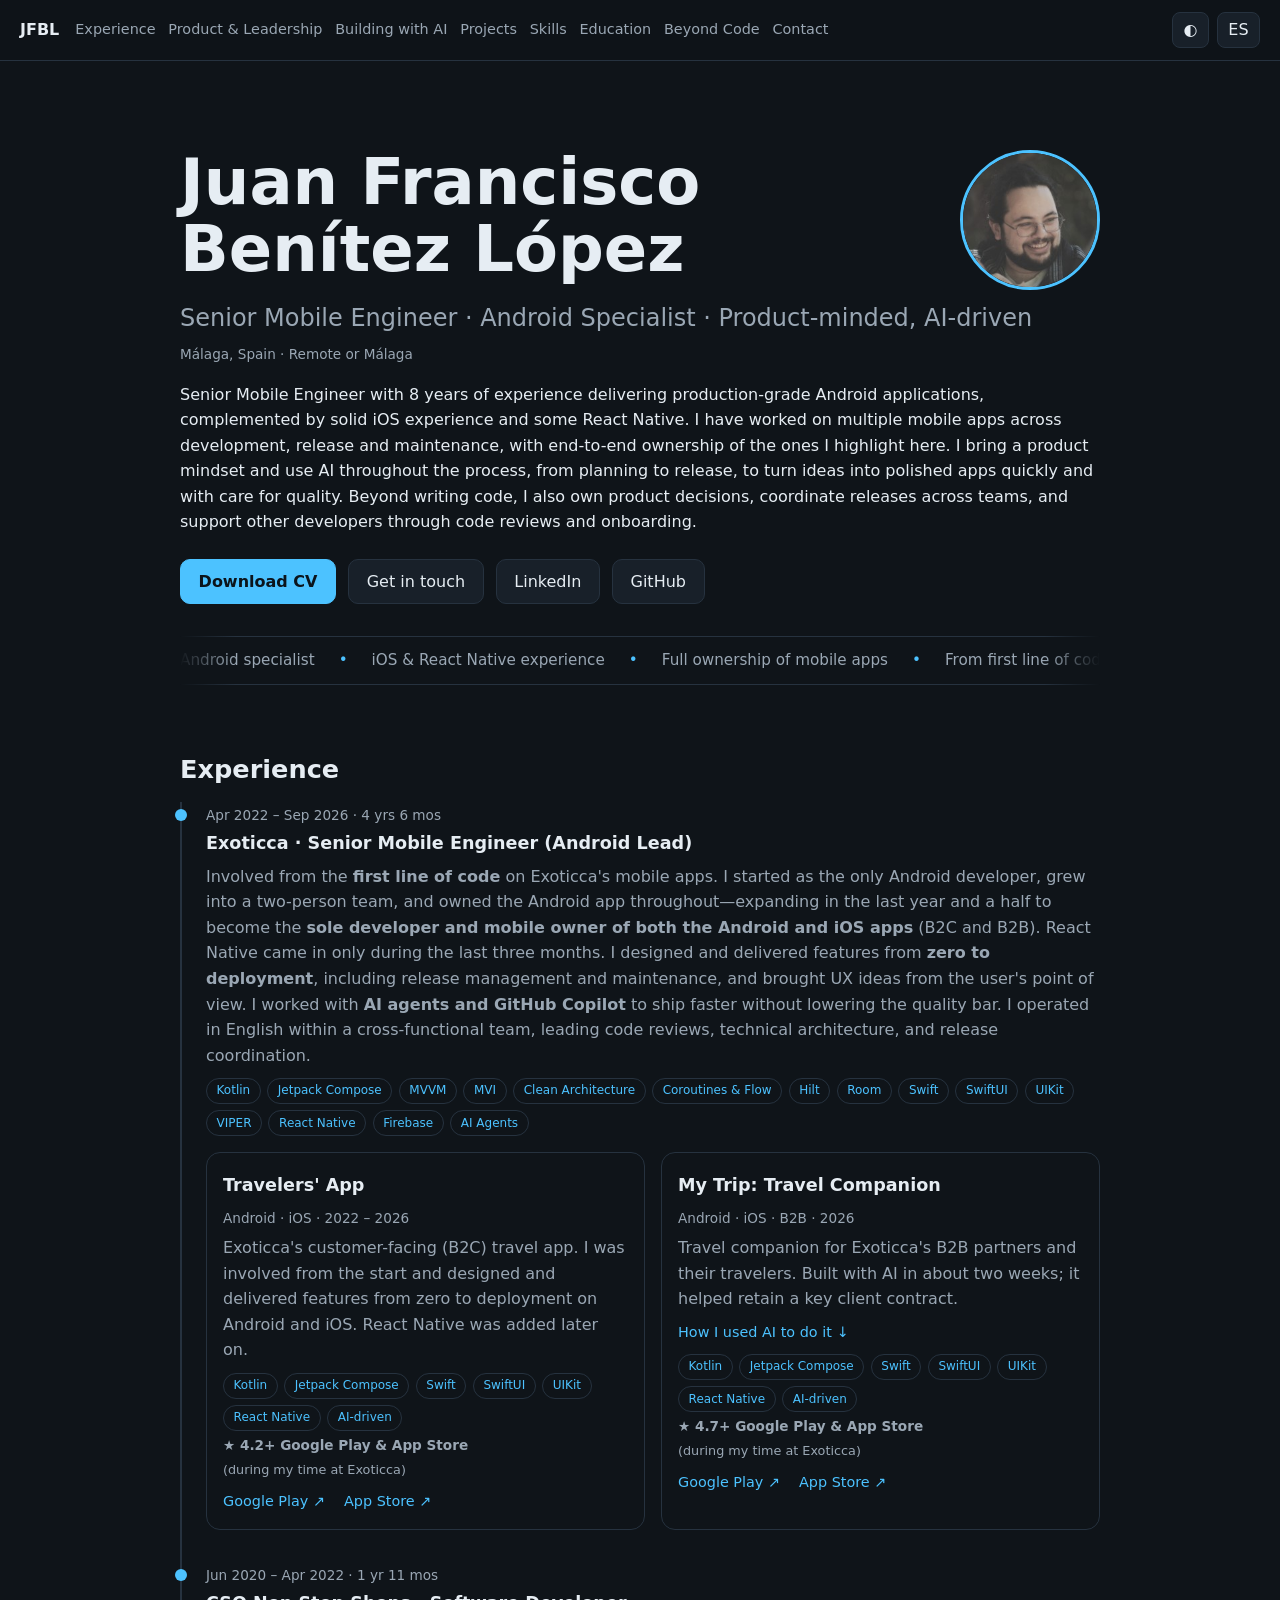
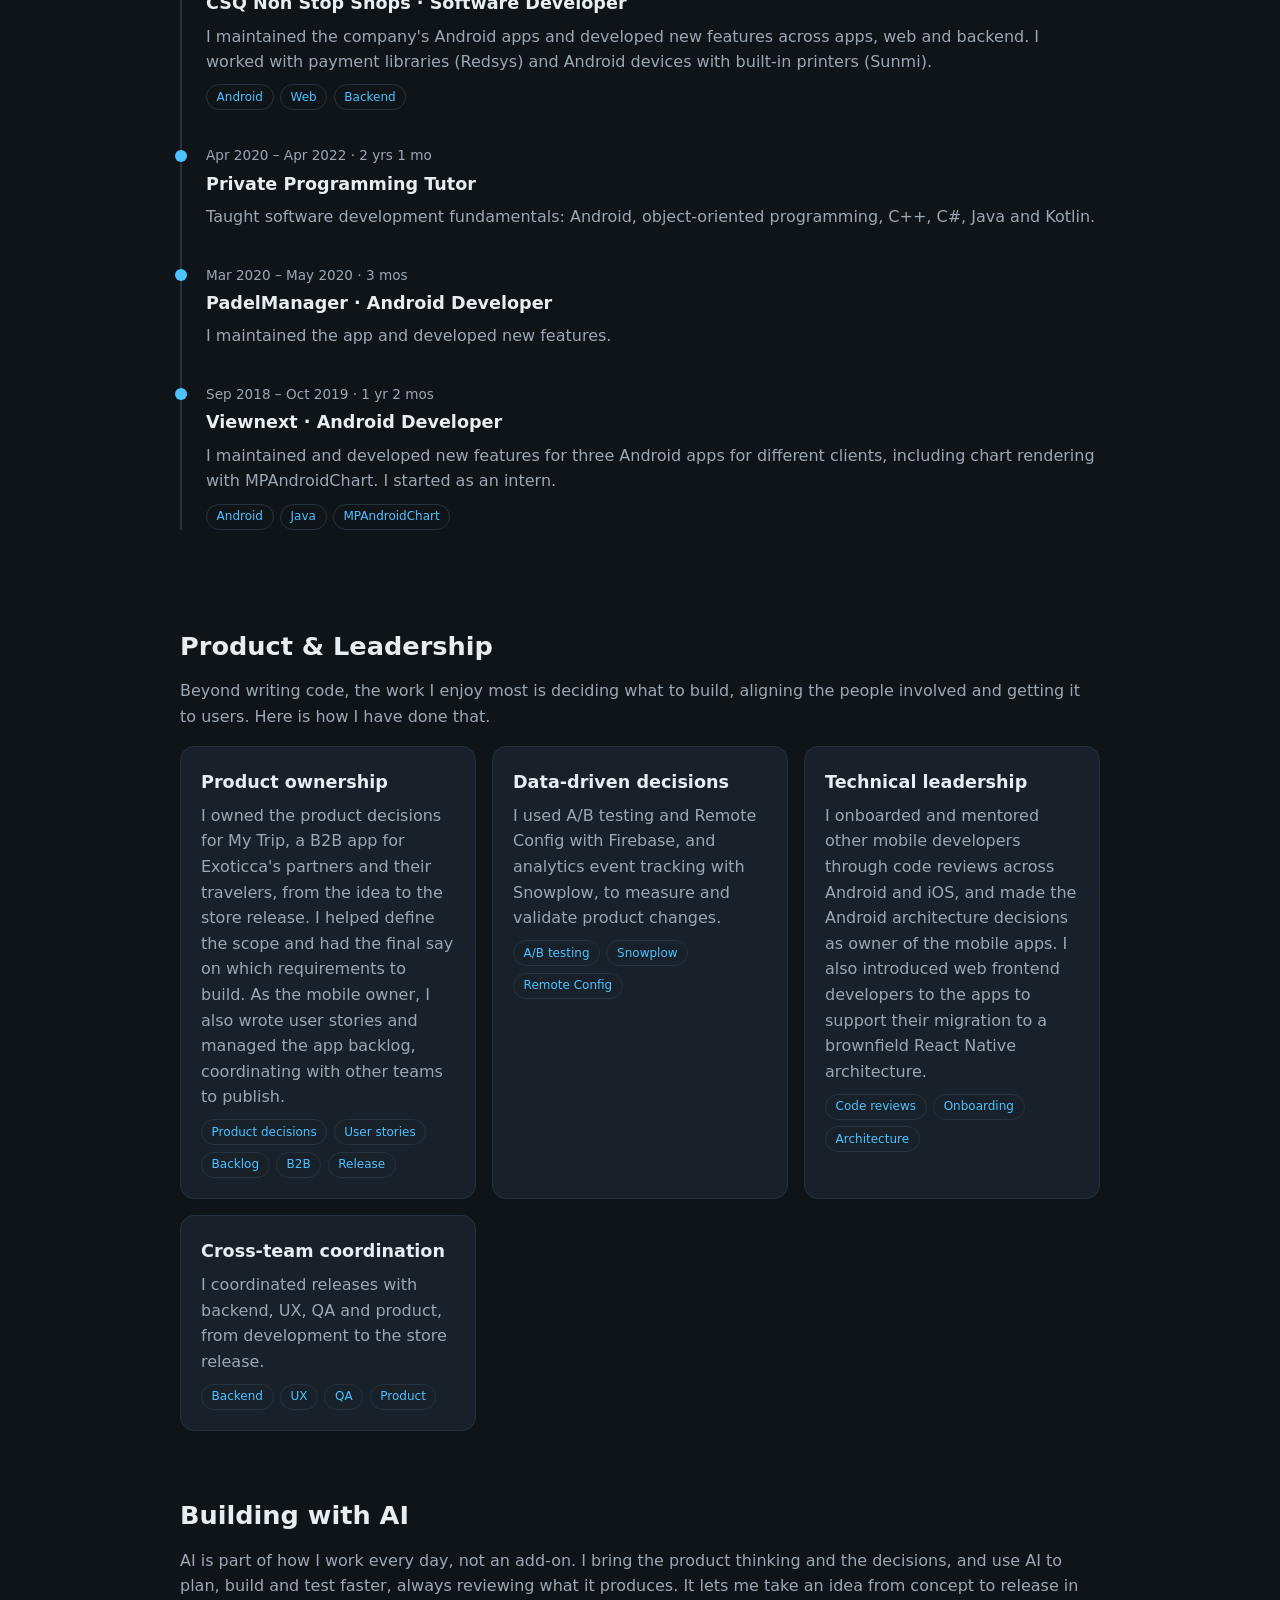
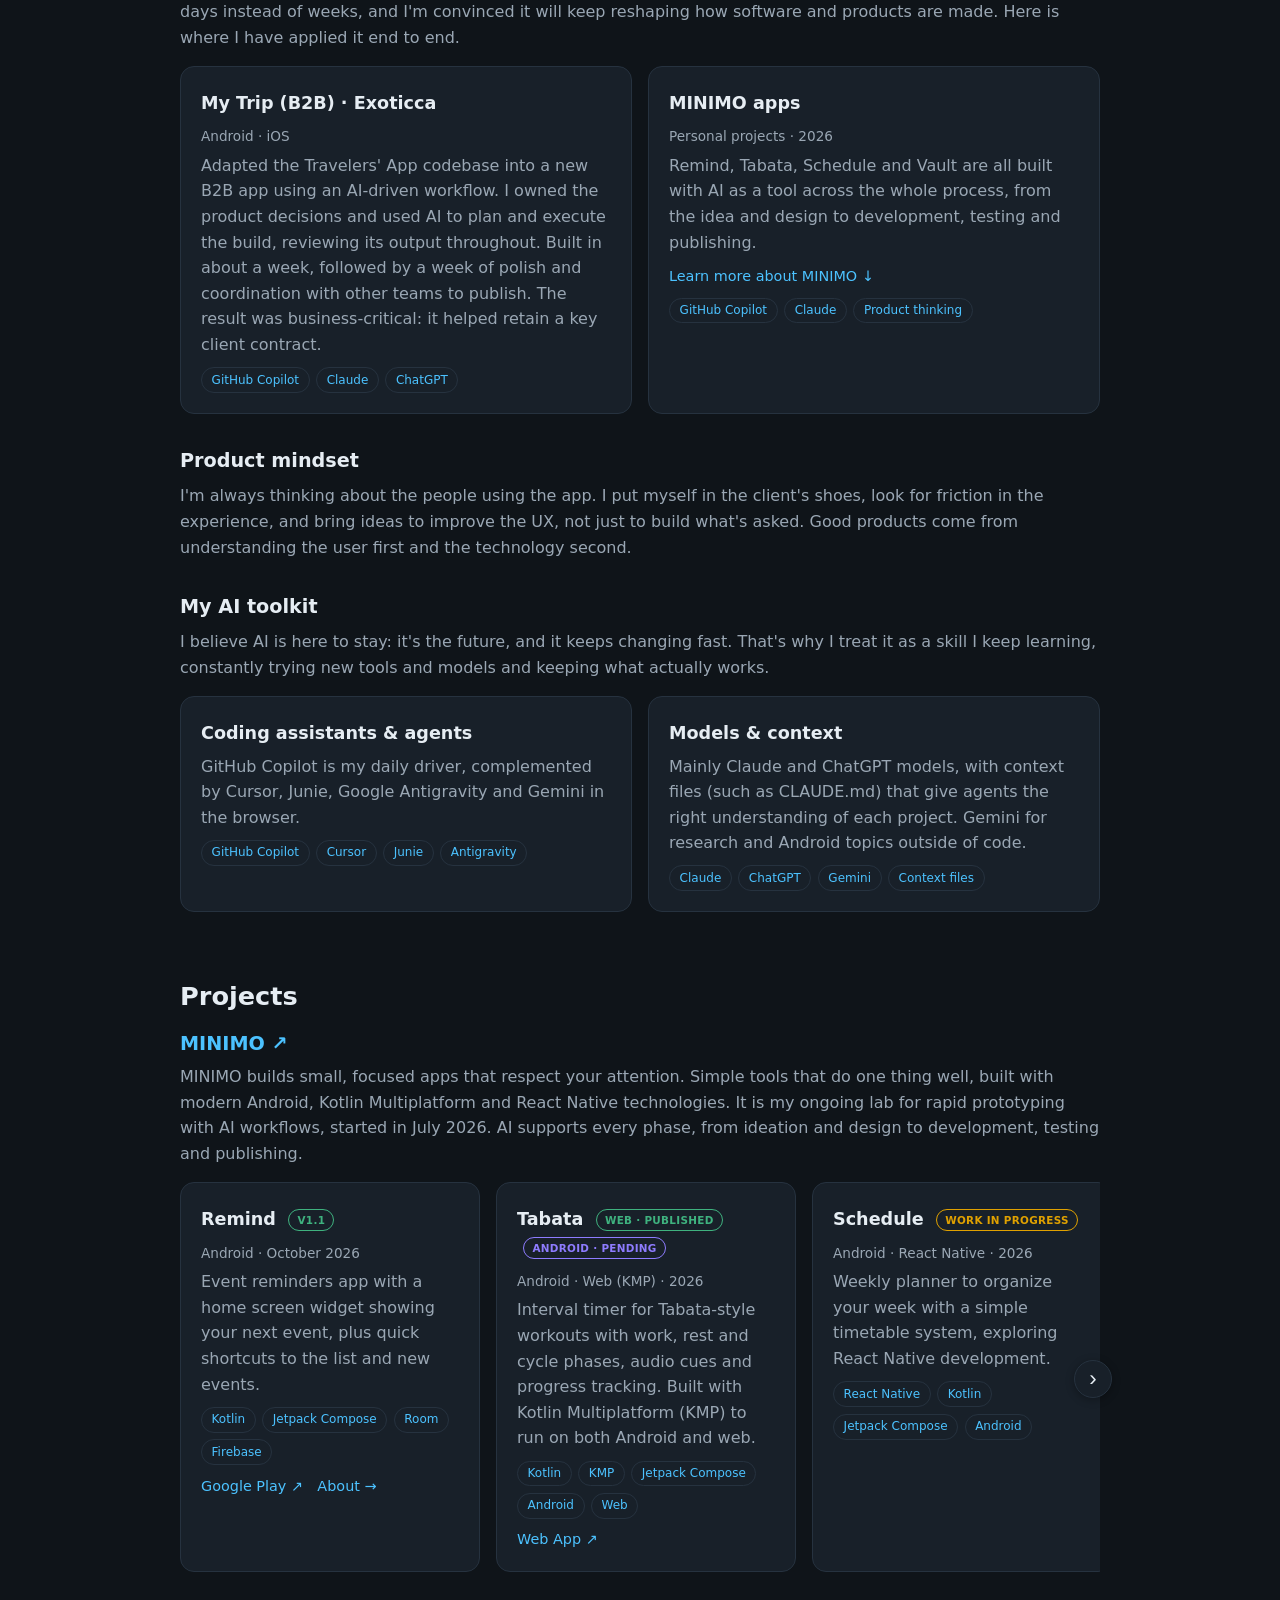
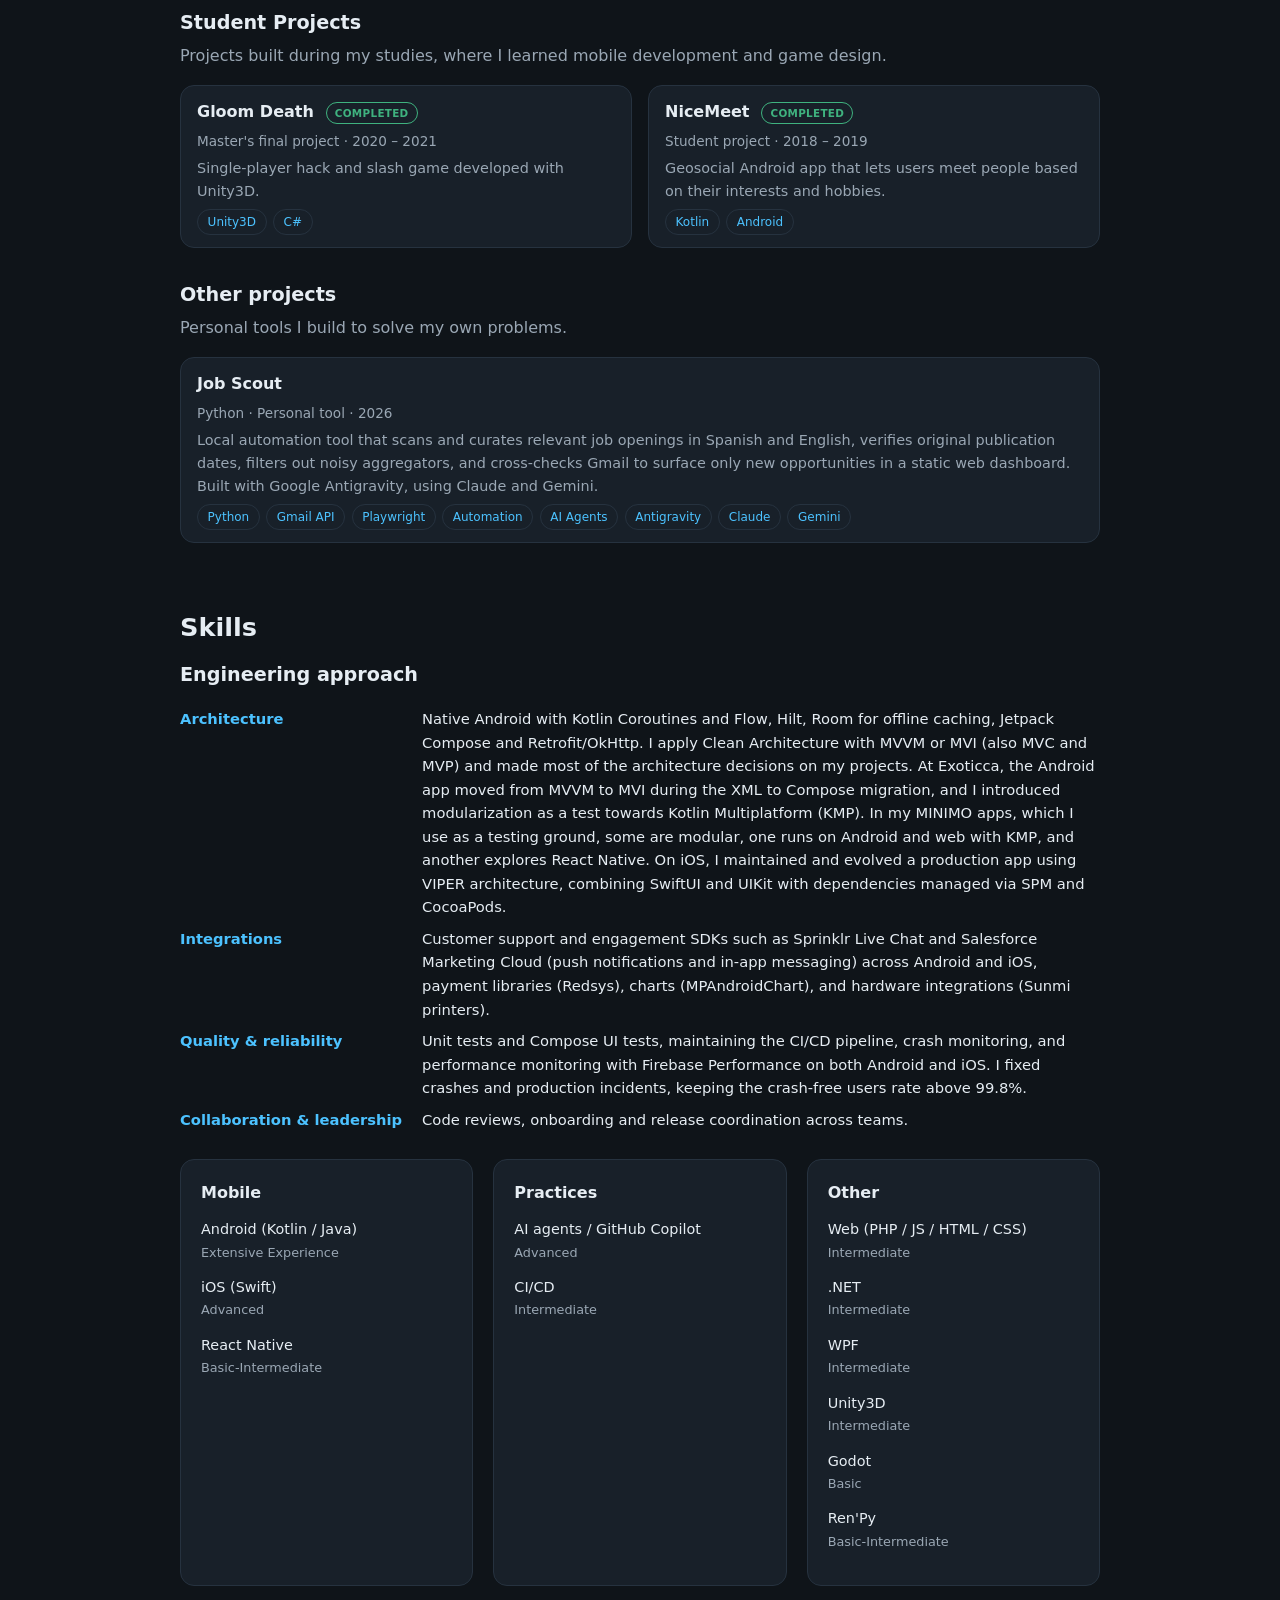
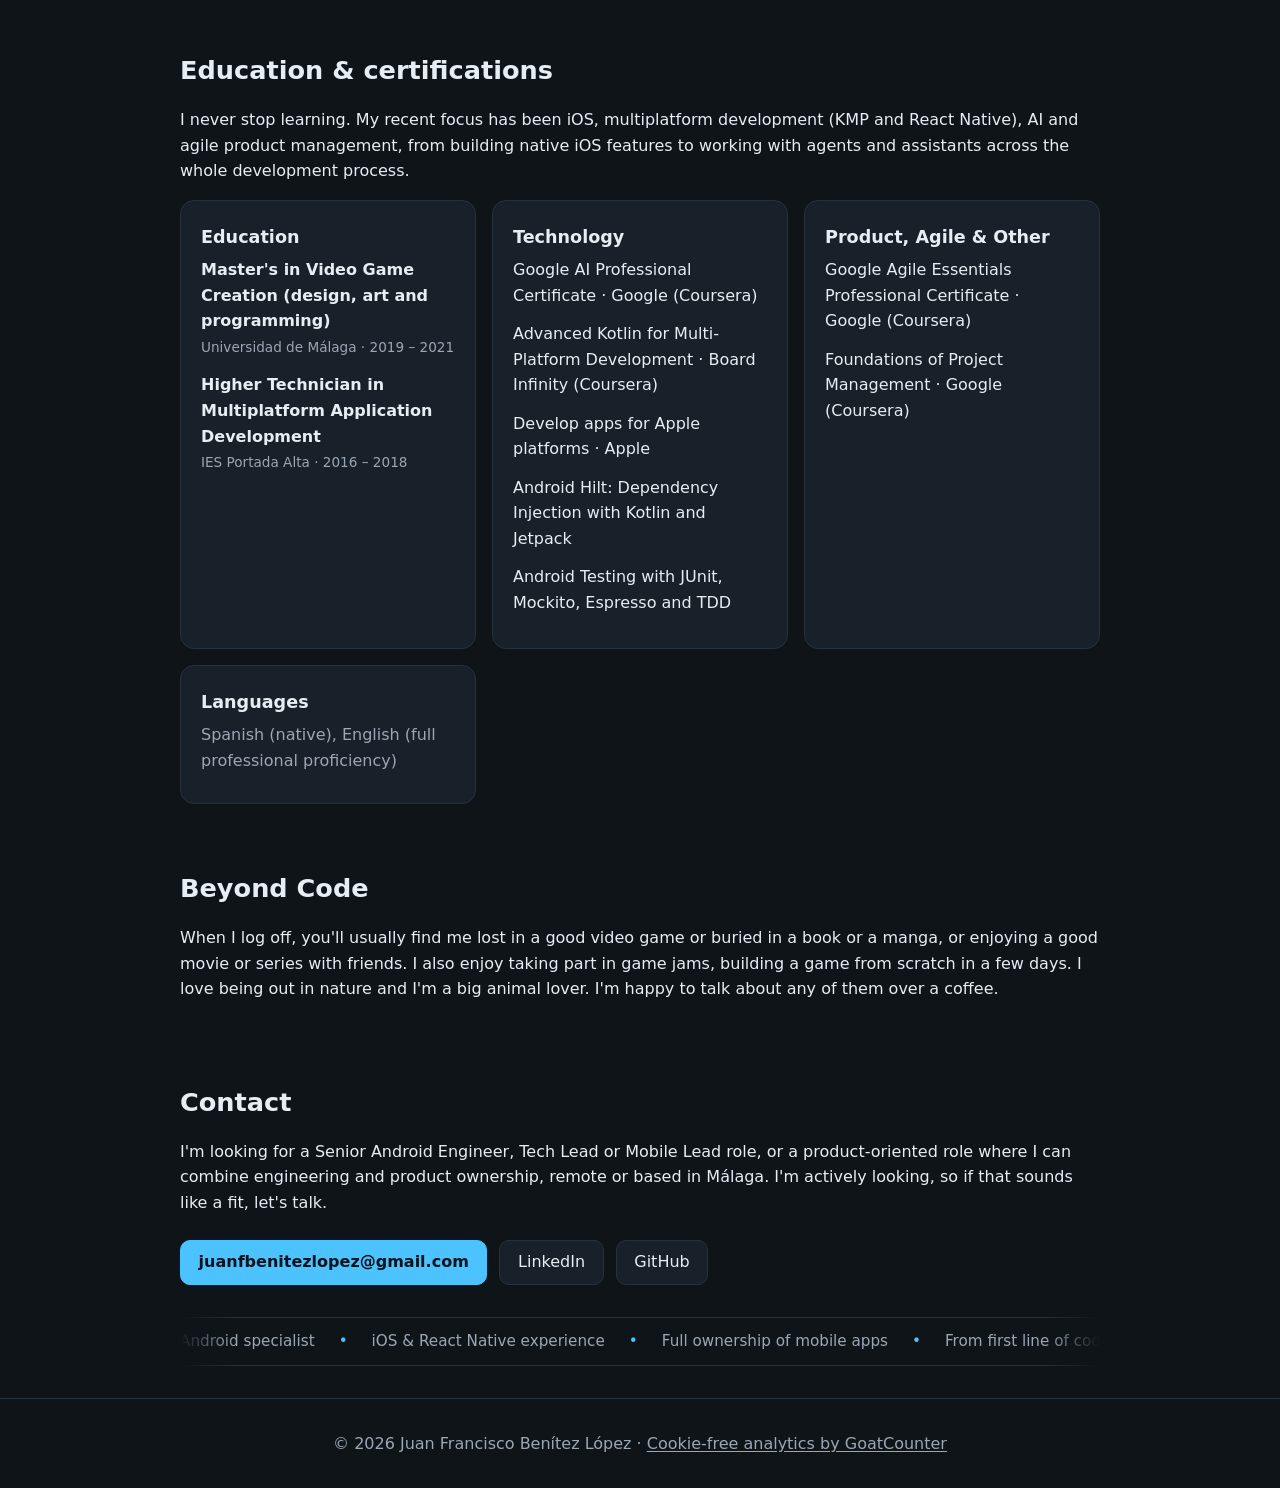
==== commit b7600188: "Add React Native" ====
--- a/index.html
+++ b/index.html
@@ -4,11 +4,11 @@
   <meta charset="utf-8">
   <meta name="viewport" content="width=device-width, initial-scale=1">
   <title>Juan Francisco Benítez López · Senior Mobile Engineer</title>
-  <meta name="description" content="Senior Mobile Engineer (8 years of Android, plus iOS &amp; React Native). Product-minded and AI-driven, combining technical leadership and end-to-end mobile ownership.">
+  <meta name="description" content="Senior Mobile Engineer (8 years of Android, plus iOS, KMP &amp; React Native). Product-minded and AI-driven, combining technical leadership and end-to-end mobile ownership.">
   <meta property="og:type" content="website">
   <link rel="icon" type="image/svg+xml" href="assets/favicon.svg">
   <meta property="og:title" content="Juan Francisco Benítez López · Senior Mobile Engineer">
-  <meta property="og:description" content="Android specialist with iOS and React Native experience. Product-minded and AI-driven, from idea to release.">
+  <meta property="og:description" content="Android specialist with iOS, KMP and React Native experience. Product-minded and AI-driven, from idea to release.">
   <meta property="og:url" content="https://juanfrancrater.github.io/">
   <meta property="og:image" content="https://juanfrancrater.github.io/assets/og-image.png">
   <meta property="og:image:width" content="1200">
@@ -23,10 +23,10 @@
     "@type": "Person",
     "name": "Juan Francisco Benítez López",
     "jobTitle": "Senior Mobile Engineer",
-    "description": "Senior Mobile Engineer (8 years of Android, plus iOS & React Native). Product-minded and AI-driven, combining technical leadership and end-to-end mobile ownership.",
+    "description": "Senior Mobile Engineer (8 years of Android, plus iOS, KMP & React Native). Product-minded and AI-driven, combining technical leadership and end-to-end mobile ownership.",
     "url": "https://juanfrancrater.github.io/",
     "address": { "@type": "PostalAddress", "addressLocality": "Málaga", "addressCountry": "ES" },
-    "knowsAbout": ["Android", "Kotlin", "Kotlin Multiplatform", "KMP", "Jetpack Compose", "Kotlin Coroutines", "Hilt", "iOS", "Swift", "SwiftUI", "UIKit", "VIPER", "React Native", "Product Ownership", "Technical Leadership", "AI-assisted development"],
+    "knowsAbout": ["Android", "Kotlin", "Kotlin Multiplatform", "KMP", "Compose Multiplatform", "Jetpack Compose", "Kotlin Coroutines", "Hilt", "iOS", "Swift", "SwiftUI", "UIKit", "VIPER", "React Native", "Product Ownership", "Technical Leadership", "AI-assisted development"],
     "sameAs": ["https://www.linkedin.com/in/juanfbenlop", "https://github.com/JuanFranCrater"]
   }
   </script>
@@ -212,7 +212,7 @@
       <h3 class="section-title" data-i18n="nav.projects">Projects</h3>
 
       <h4 class="subtitle"><a href="minimo/index.html">MINIMO ↗</a></h4>
-      <p class="sub-desc" data-i18n="minimo.desc">MINIMO builds small, focused apps that respect your attention. Simple tools that do one thing well, built with modern Android and Kotlin Multiplatform technologies. It is my ongoing lab for rapid prototyping with AI workflows, started in July 2026. AI supports every phase, from ideation and design to development, testing and publishing.</p>
+      <p class="sub-desc" data-i18n="minimo.desc">MINIMO builds small, focused apps that respect your attention. Simple tools that do one thing well, built with modern Android, Kotlin Multiplatform and React Native technologies. It is my ongoing lab for rapid prototyping with AI workflows, started in July 2026. AI supports every phase, from ideation and design to development, testing and publishing.</p>
       <div class="grid carousel">
         <article class="card">
           <h4>Remind <span class="badge done">v1.1</span></h4>
@@ -224,15 +224,15 @@
         <article class="card">
           <h4>Tabata <span class="badge done" data-i18n="badge.webLive">Web · Published</span><span class="badge pending" data-i18n="badge.androidTesting">Android · Pending</span></h4>
           <span class="meta" data-i18n="proj.tabata.meta">Android · Web (KMP) · 2026</span>
-          <p data-i18n="proj.tabata.desc">Interval timer for Tabata-style workouts with work, rest and cycle phases, audio cues and progress tracking. Built with Kotlin Multiplatform (KMP) to run on both Android and the web.</p>
+          <p data-i18n="proj.tabata.desc">Interval timer for Tabata-style workouts with work, rest and cycle phases, audio cues and progress tracking. Built with Kotlin Multiplatform (KMP) to run on both Android and web.</p>
           <div class="tags"><span>Kotlin</span><span>KMP</span><span>Jetpack Compose</span><span>Android</span><span>Web</span></div>
           <div class="links"><a href="tabata/index.html" target="_blank" rel="noopener" data-i18n="link.webapp">Web App ↗</a></div>
         </article>
         <article class="card">
           <h4>Schedule <span class="badge wip" data-i18n="badge.wip">Work in progress</span></h4>
-          <span class="meta" data-i18n="proj.schedule.meta">Android · 2026</span>
-          <p data-i18n="proj.schedule.desc">Weekly planner to organize your week with a simple timetable system.</p>
-          <div class="tags"><span>Kotlin</span><span>Jetpack Compose</span><span>Android</span></div>
+          <span class="meta" data-i18n="proj.schedule.meta">Android · React Native · 2026</span>
+          <p data-i18n="proj.schedule.desc">Weekly planner to organize your week with a simple timetable system, exploring React Native development.</p>
+          <div class="tags"><span>React Native</span><span>Kotlin</span><span>Jetpack Compose</span><span>Android</span></div>
         </article>
         <article class="card">
           <h4>Vault <span class="badge early" data-i18n="badge.early">Early stage</span></h4>
@@ -276,7 +276,7 @@
       <h4 class="subtitle" data-i18n="eng.title">Engineering approach</h4>
       <dl class="eng">
         <dt data-i18n="eng.arch.label">Architecture</dt>
-        <dd data-i18n="eng.arch.text">Native Android with Kotlin Coroutines and Flow, Hilt, Room for offline caching, Jetpack Compose and Retrofit/OkHttp. I apply Clean Architecture with MVVM or MVI (also MVC and MVP) and made most of the architecture decisions on my projects. At Exoticca, the Android app moved from MVVM to MVI during the XML to Compose migration, and I introduced modularization as a test towards Kotlin Multiplatform (KMP). In my MINIMO apps, which I use as a testing ground, some are modular too and one runs on Android and the web with KMP. On iOS, I maintained and evolved a production app using VIPER architecture, combining SwiftUI and UIKit with dependencies managed via SPM and CocoaPods.</dd>
+        <dd data-i18n="eng.arch.text">Native Android with Kotlin Coroutines and Flow, Hilt, Room for offline caching, Jetpack Compose and Retrofit/OkHttp. I apply Clean Architecture with MVVM or MVI (also MVC and MVP) and made most of the architecture decisions on my projects. At Exoticca, the Android app moved from MVVM to MVI during the XML to Compose migration, and I introduced modularization as a test towards Kotlin Multiplatform (KMP). In my MINIMO apps, which I use as a testing ground, some are modular, one runs on Android and web with KMP, and another explores React Native. On iOS, I maintained and evolved a production app using VIPER architecture, combining SwiftUI and UIKit with dependencies managed via SPM and CocoaPods.</dd>
         <dt data-i18n="eng.int.label">Integrations</dt>
         <dd data-i18n="eng.int.text">Customer support and engagement SDKs such as Sprinklr Live Chat and Salesforce Marketing Cloud (push notifications and in-app messaging) across Android and iOS, payment libraries (Redsys), charts (MPAndroidChart), and hardware integrations (Sunmi printers).</dd>
         <dt data-i18n="eng.quality.label">Quality &amp; reliability</dt>
@@ -310,7 +310,7 @@
 
     <section id="education">
       <h3 class="section-title" data-i18n="edu.title">Education &amp; certifications</h3>
-      <p data-i18n="edu.learning">I never stop learning. My recent focus has been iOS, AI and agile product management, from building native iOS features to working with agents and assistants across the whole development process.</p>
+      <p data-i18n="edu.learning">I never stop learning. My recent focus has been iOS, multiplatform development (KMP and React Native), AI and agile product management, from building native iOS features to working with agents and assistants across the whole development process.</p>
       <div class="grid">
         <article class="card">
           <h4 data-i18n="edu.group.edu">Education</h4>
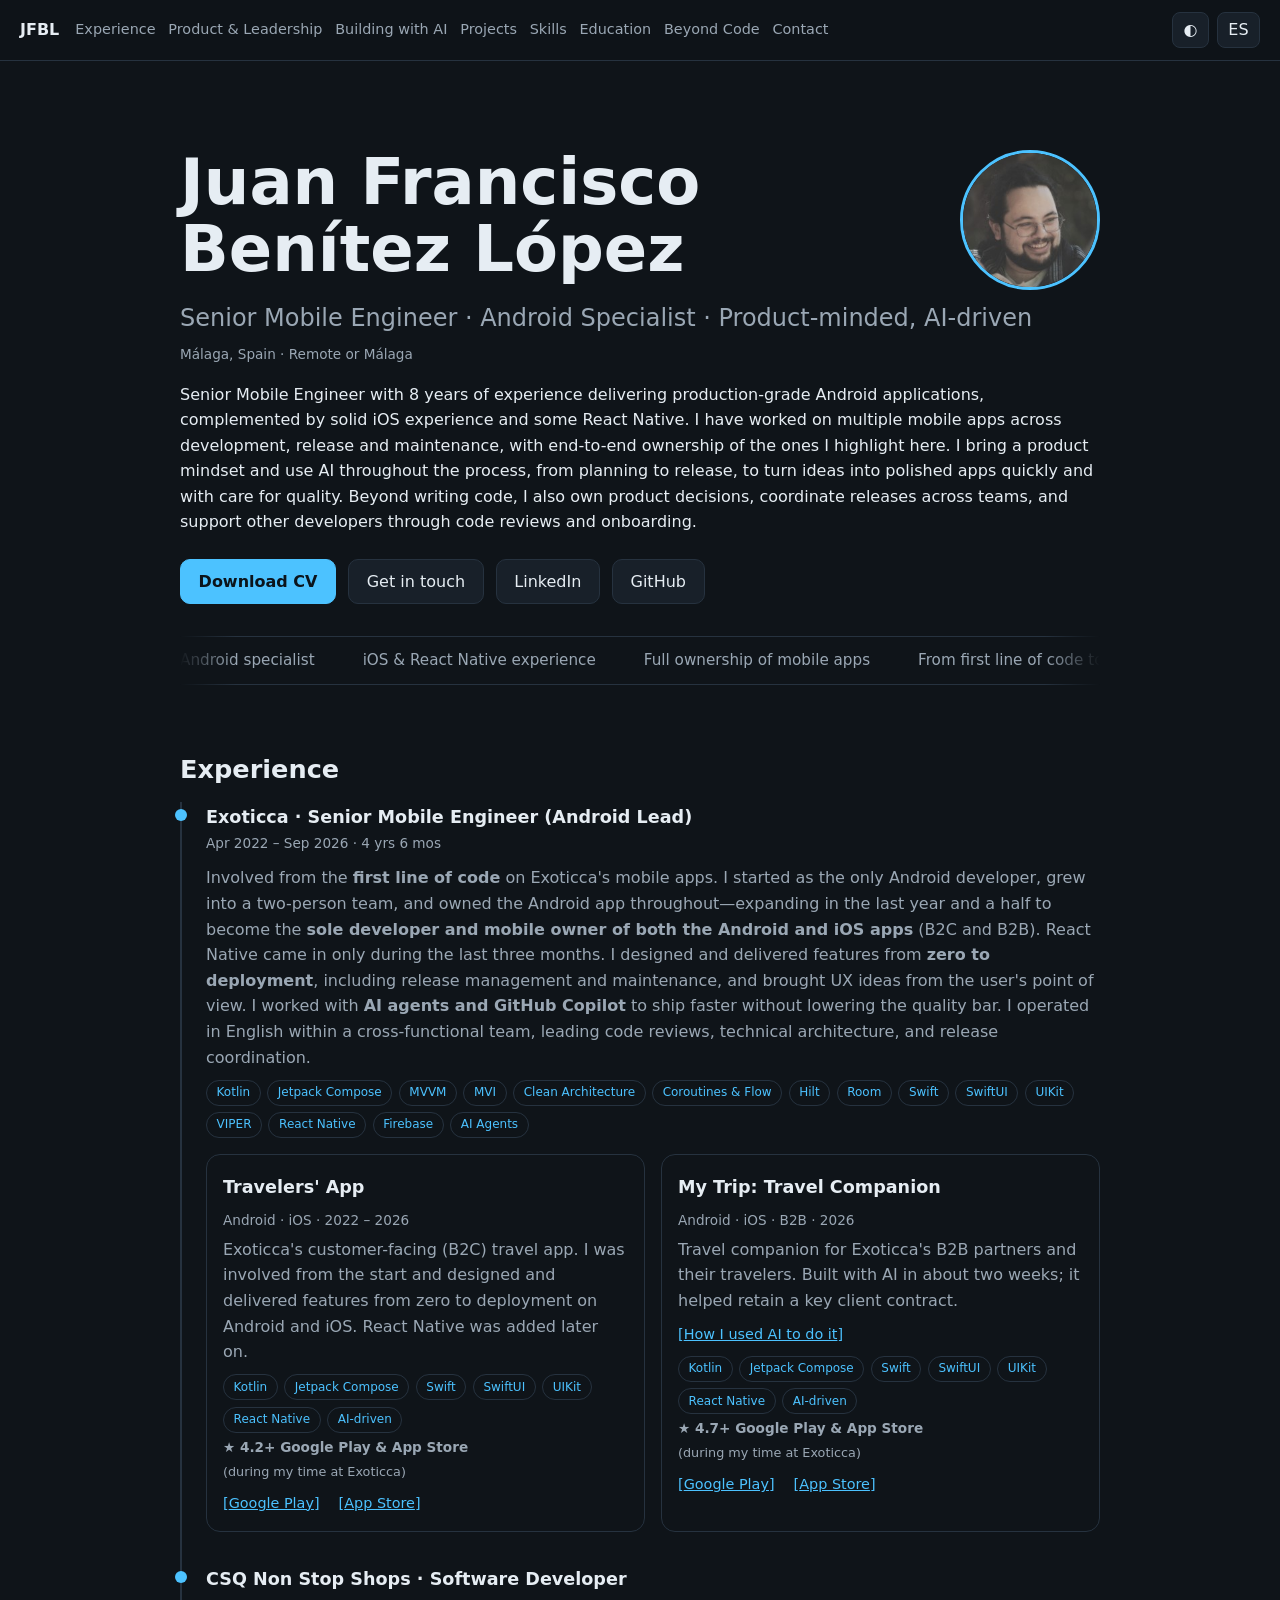
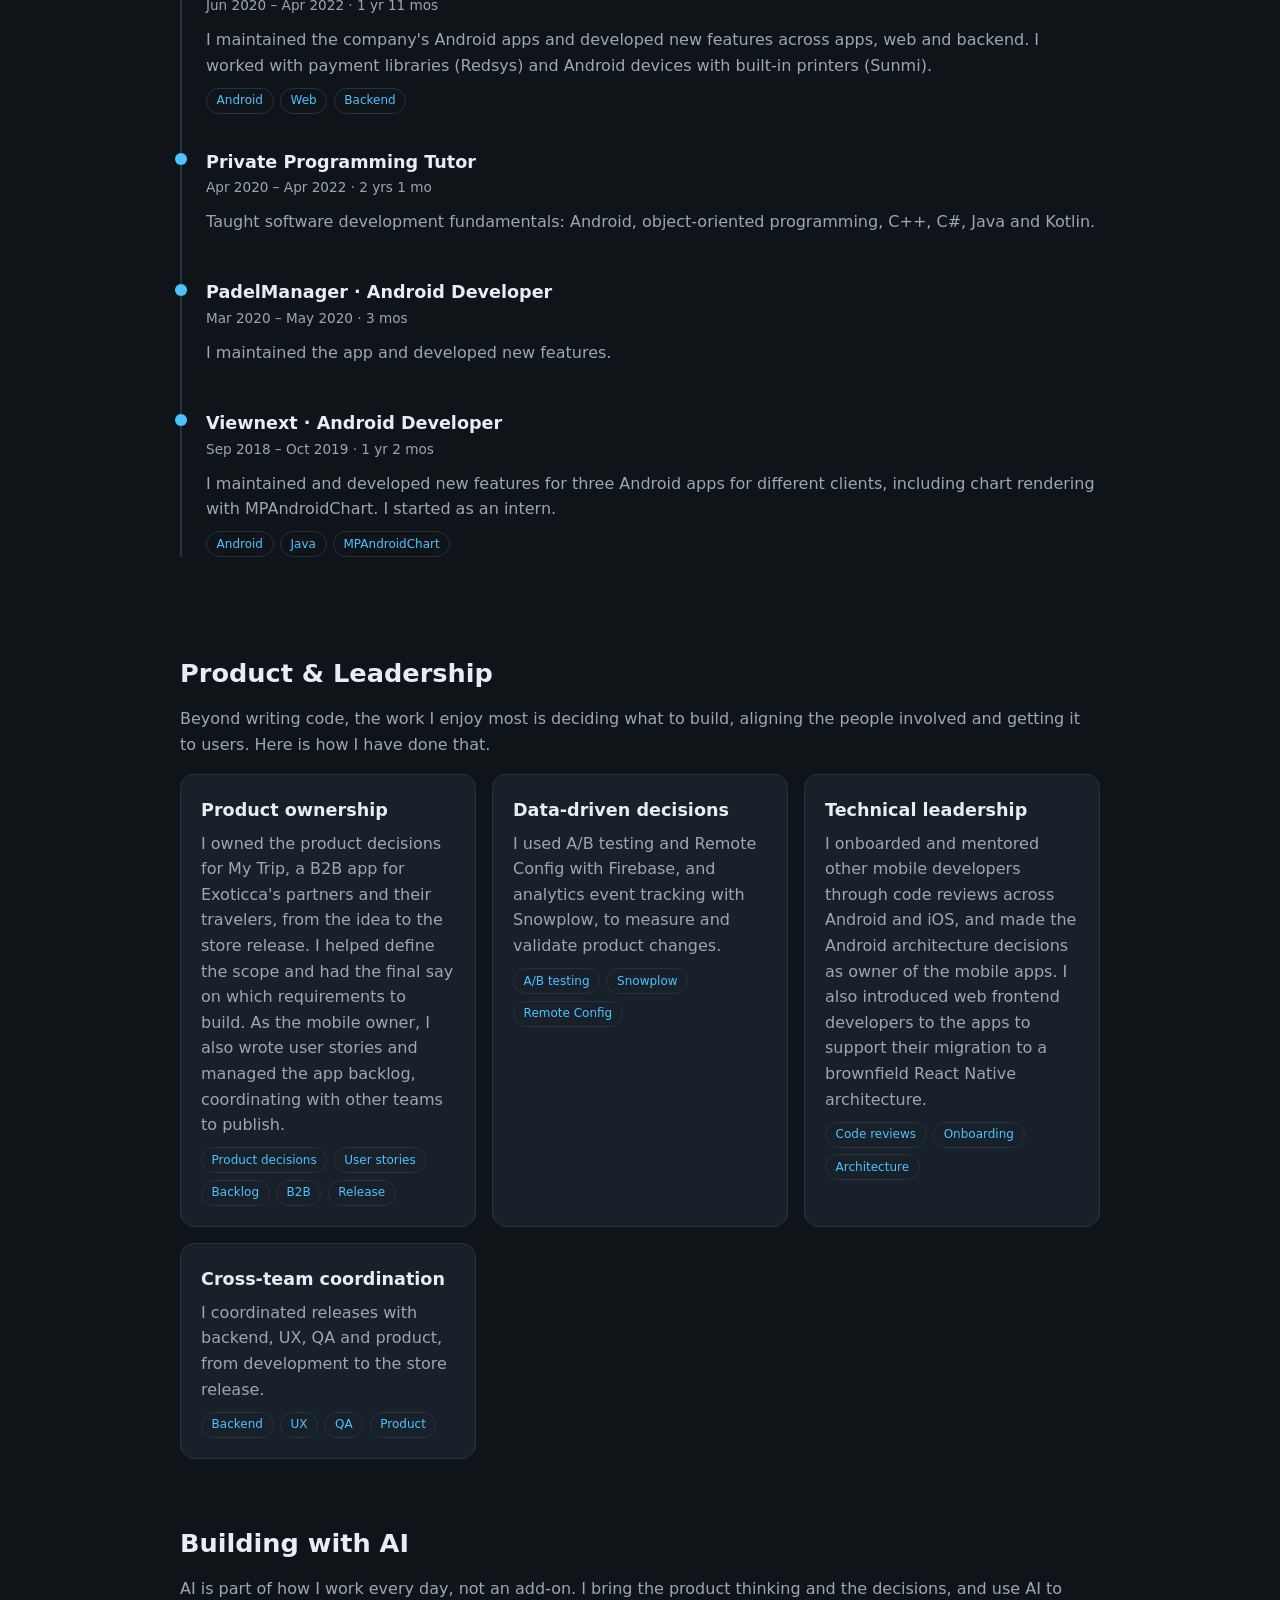
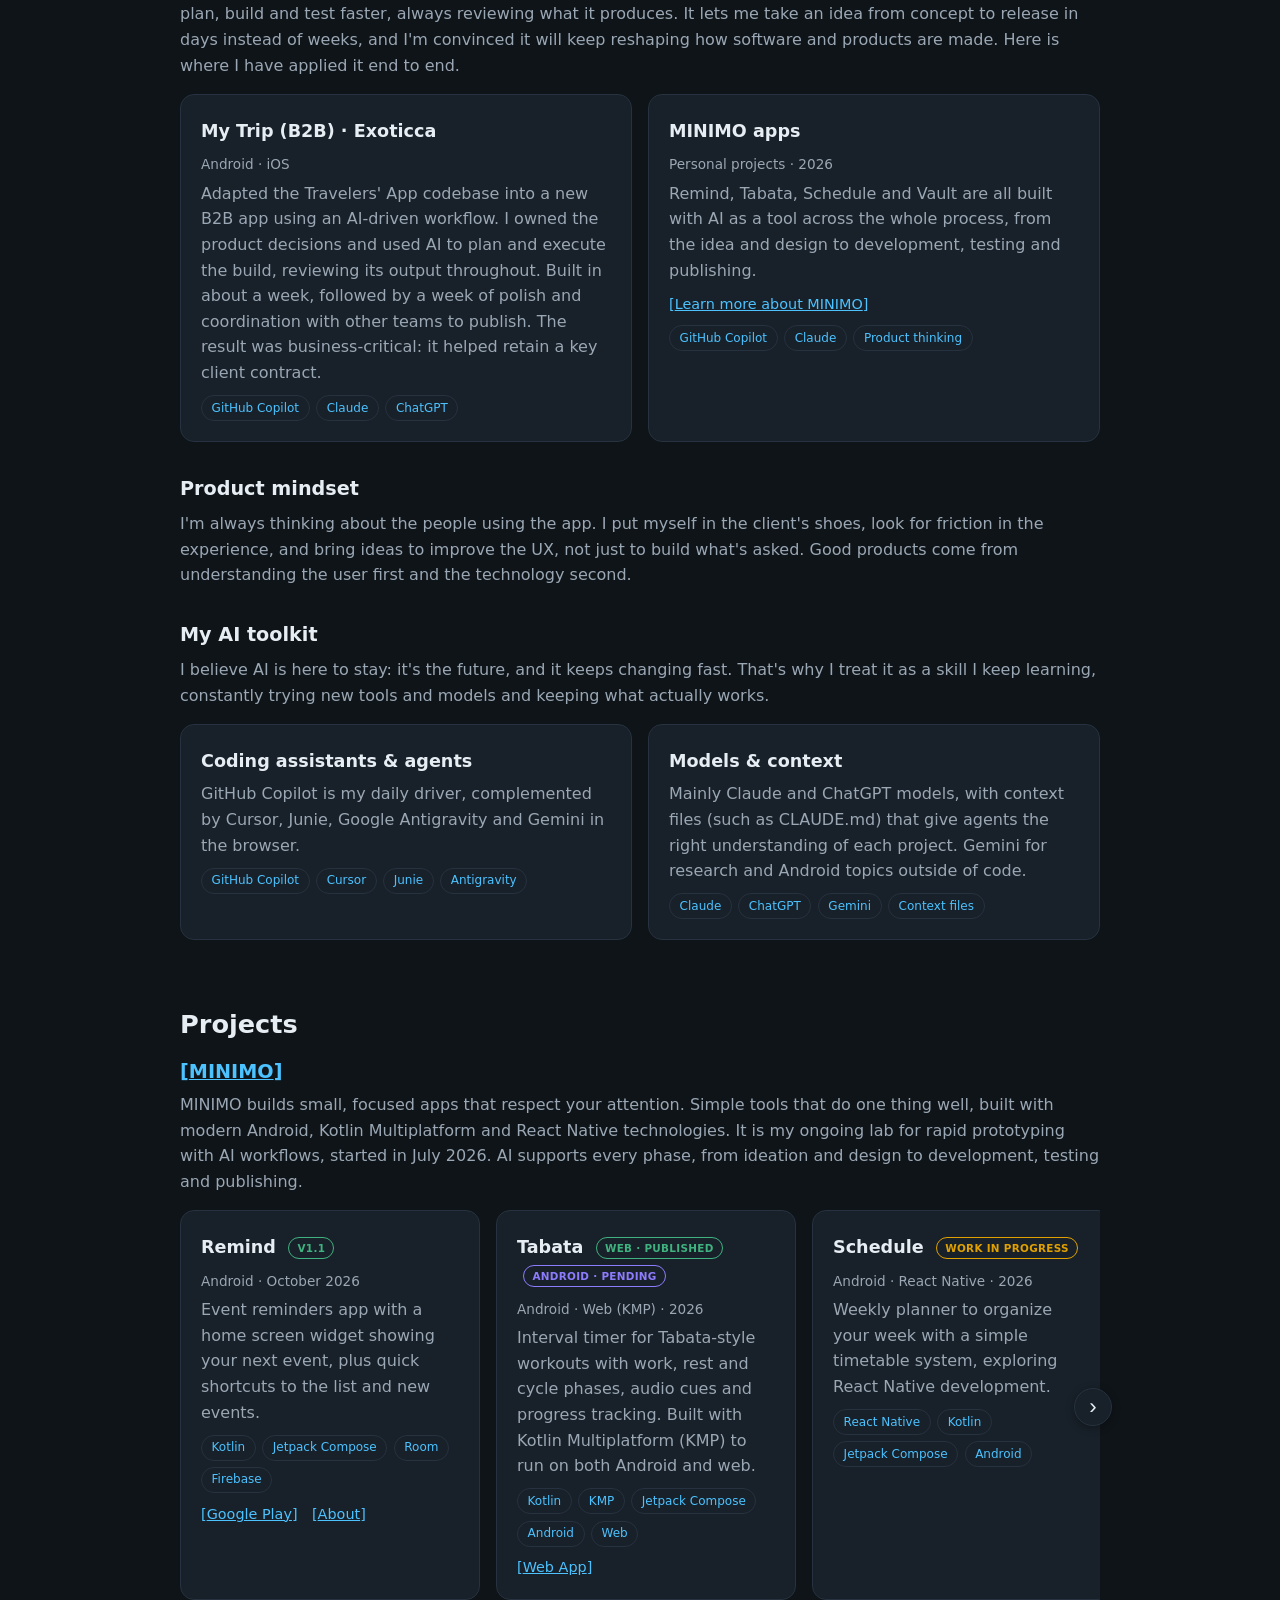
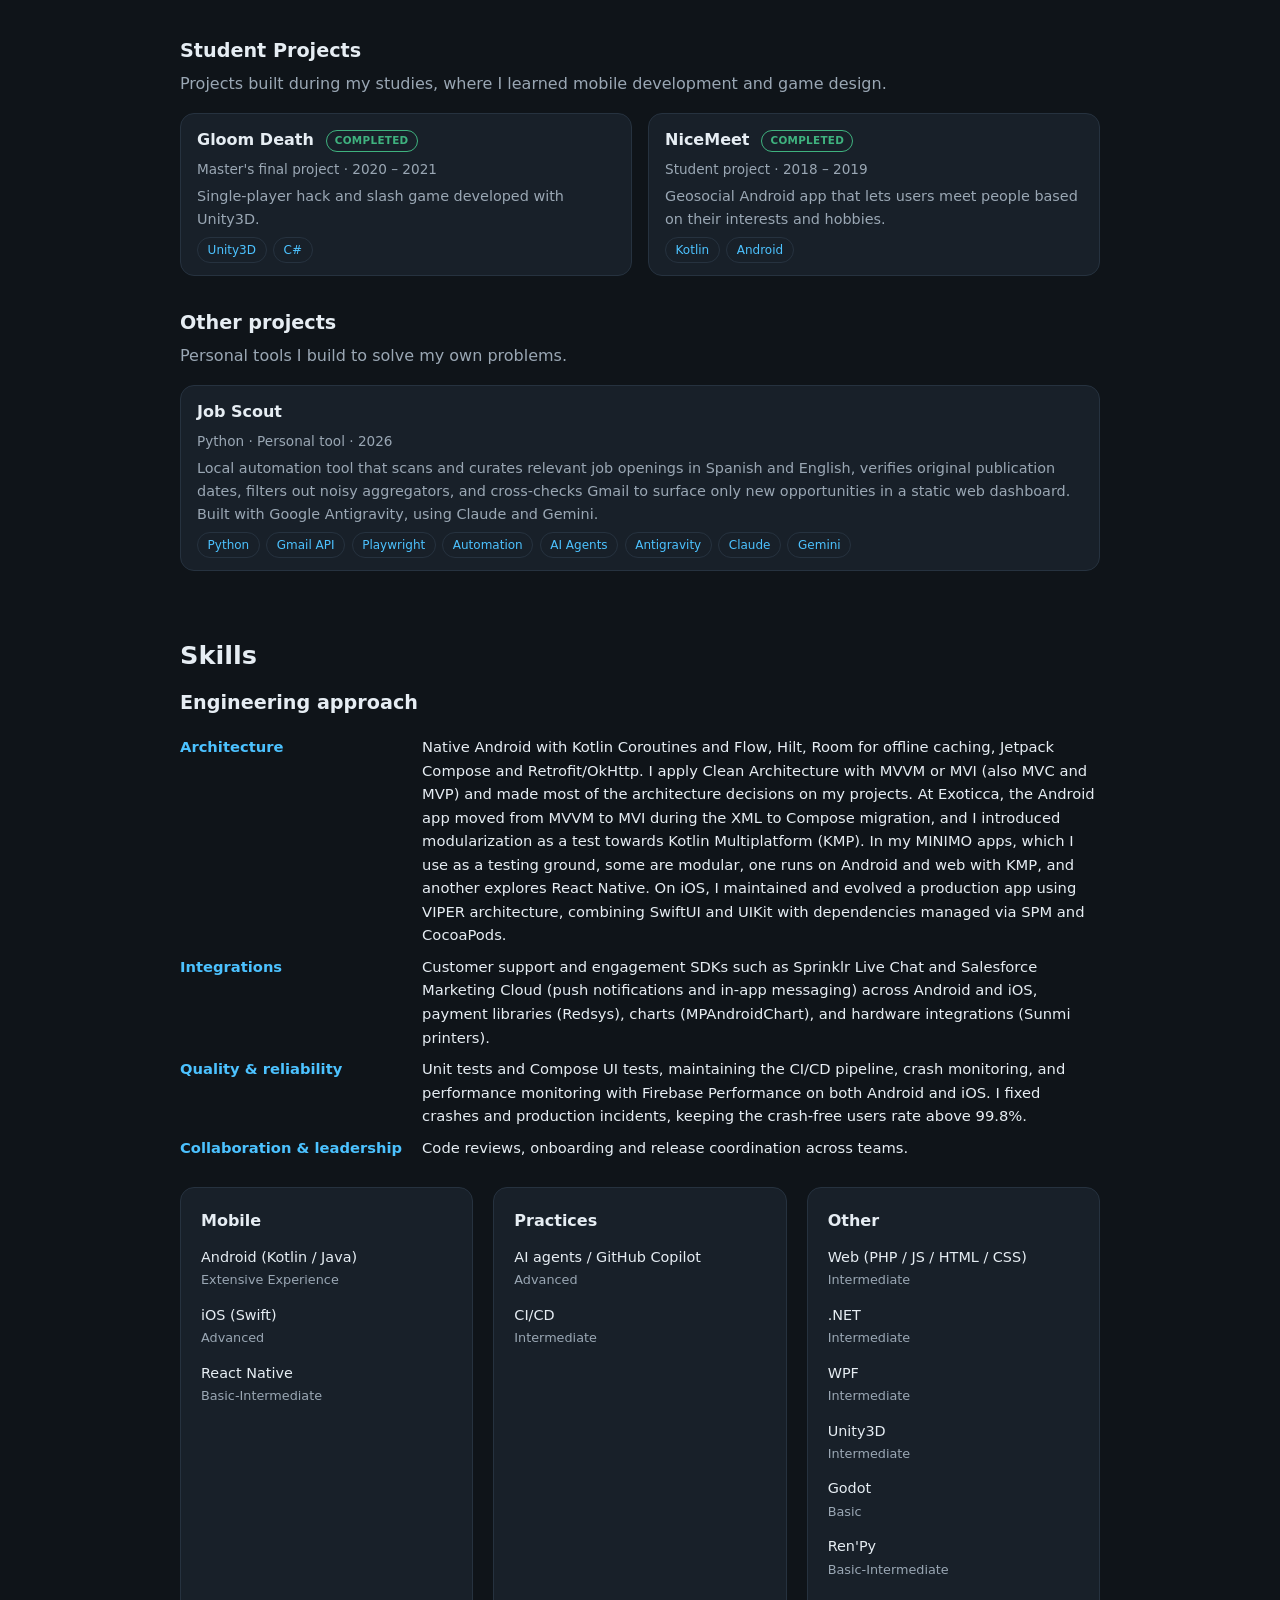
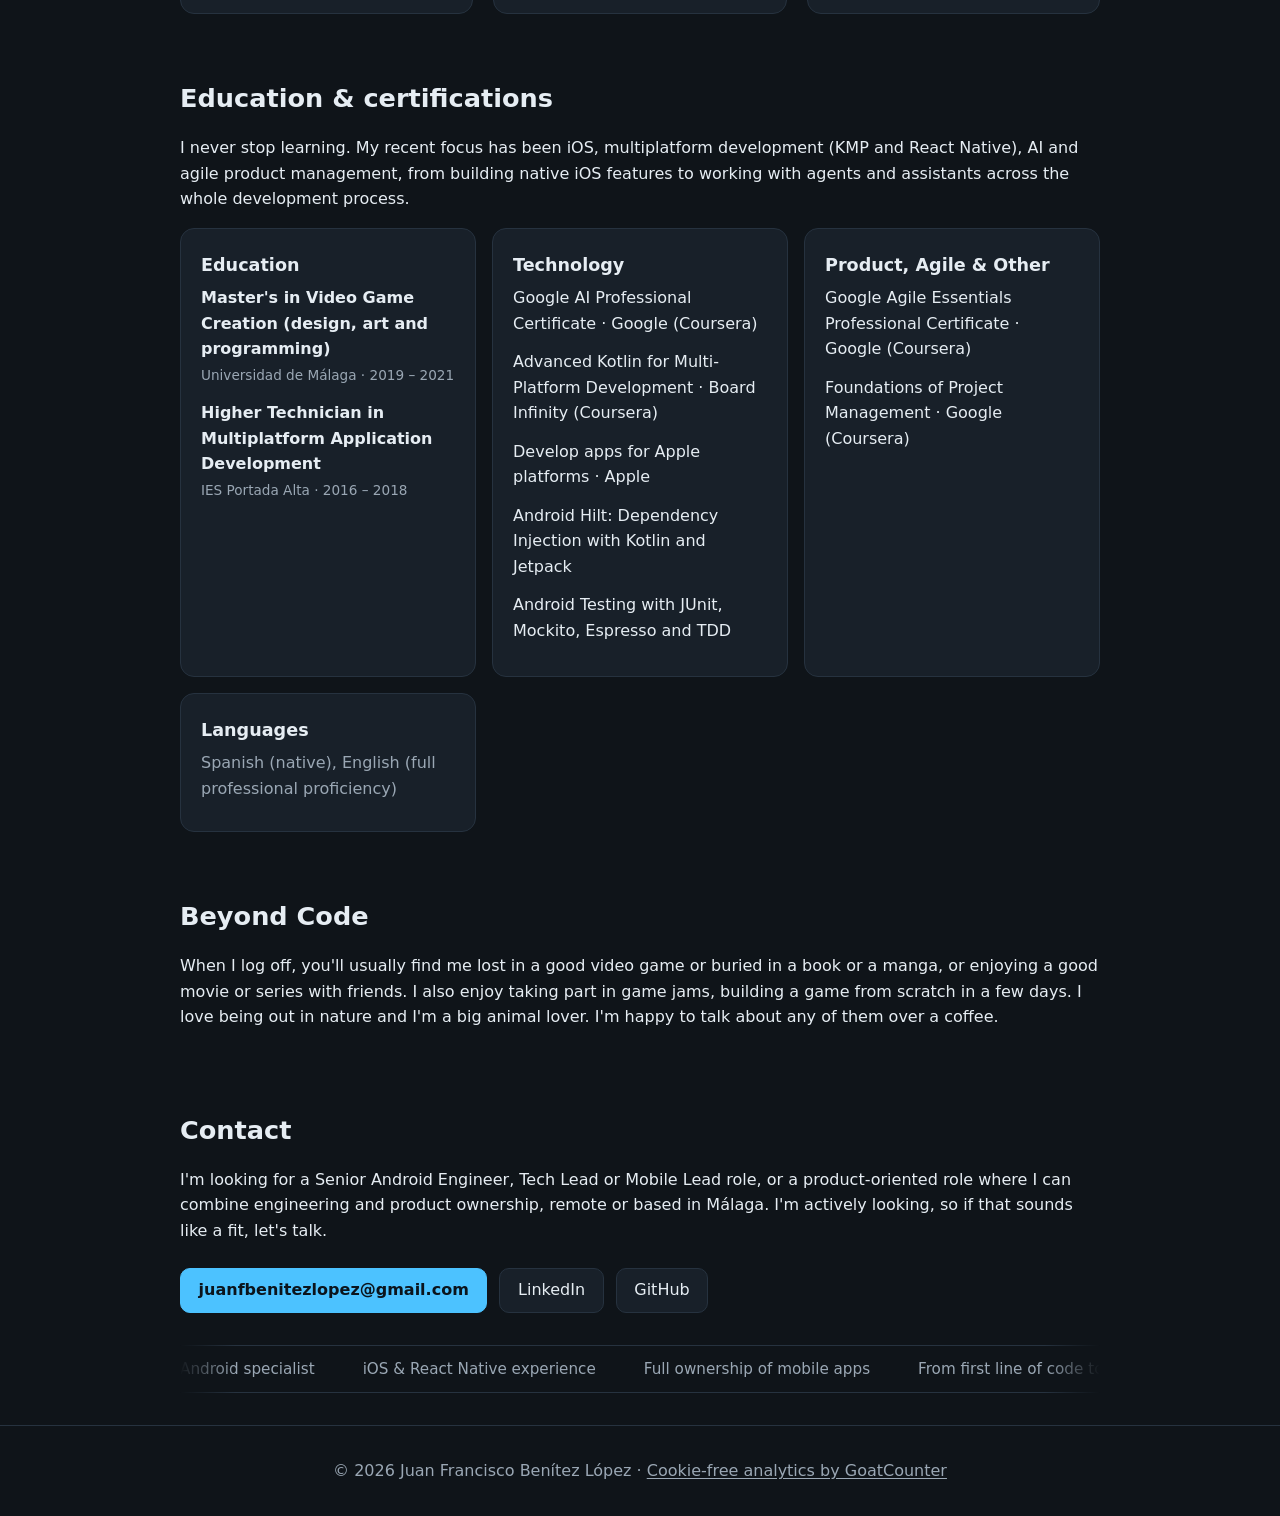
==== commit c8bff316: "Some style changes (thanks for the feedback V)" ====
--- a/index.html
+++ b/index.html
@@ -105,16 +105,16 @@
               <p data-i18n="proj.travelers.desc">Exoticca's customer-facing (B2C) travel app. I was involved from the start and designed and delivered features from zero to deployment on Android and iOS. React Native was added later on.</p>
               <div class="tags"><span>Kotlin</span><span>Jetpack Compose</span><span>Swift</span><span>SwiftUI</span><span>UIKit</span><span>React Native</span><span data-i18n="tag.aiDriven">AI-driven</span></div>
               <p class="rating"><span>★ 4.2+ <span data-i18n="rating.stores">Google Play &amp; App Store</span></span> <span class="meta" data-i18n="rating.note">(during my time at Exoticca)</span></p>
-              <div class="links"><a href="https://play.google.com/store/apps/details?id=com.exoticca.android" target="_blank" rel="noopener">Google Play ↗</a> <a href="https://apps.apple.com/es/app/exoticca-app-para-viajeros/id1604571536" target="_blank" rel="noopener">App Store ↗</a></div>
+              <div class="links"><a href="https://play.google.com/store/apps/details?id=com.exoticca.android" target="_blank" rel="noopener">Google Play</a> <a href="https://apps.apple.com/es/app/exoticca-app-para-viajeros/id1604571536" target="_blank" rel="noopener">App Store</a></div>
             </article>
             <article class="card">
               <h4>My Trip: Travel Companion</h4>
               <span class="meta" data-i18n="proj.mytrip.meta">Android · iOS · B2B · 2026</span>
               <p data-i18n="proj.mytrip.desc">Travel companion for Exoticca's B2B partners and their travelers. Built with AI in about two weeks; it helped retain a key client contract.</p>
-              <p class="more"><a href="#ai" data-highlight="my-trip" data-i18n="more.mytrip">How I used AI to do it ↓</a></p>
+              <p class="more"><a href="#ai" data-highlight="my-trip" data-i18n="more.mytrip">How I used AI to do it</a></p>
               <div class="tags"><span>Kotlin</span><span>Jetpack Compose</span><span>Swift</span><span>SwiftUI</span><span>UIKit</span><span>React Native</span><span data-i18n="tag.aiDriven">AI-driven</span></div>
               <p class="rating"><span>★ 4.7+ <span data-i18n="rating.stores">Google Play &amp; App Store</span></span> <span class="meta" data-i18n="rating.note">(during my time at Exoticca)</span></p>
-              <div class="links"><a href="https://play.google.com/store/apps/details?id=com.exoticca.android.partners" target="_blank" rel="noopener">Google Play ↗</a> <a href="https://apps.apple.com/es/app/my-trip-compa%C3%B1ero-de-viaje/id6795553466" target="_blank" rel="noopener">App Store ↗</a></div>
+              <div class="links"><a href="https://play.google.com/store/apps/details?id=com.exoticca.android.partners" target="_blank" rel="noopener">Google Play</a> <a href="https://apps.apple.com/es/app/my-trip-compa%C3%B1ero-de-viaje/id6795553466" target="_blank" rel="noopener">App Store</a></div>
             </article>
           </div>
         </article>
@@ -184,7 +184,7 @@
           <h4 data-i18n="ai.minimo.title">MINIMO apps</h4>
           <span class="meta" data-i18n="ai.minimo.meta">Personal projects · 2026</span>
           <p data-i18n="ai.minimo.desc">Remind, Tabata, Schedule and Vault are all built with AI as a tool across the whole process, from the idea and design to development, testing and publishing.</p>
-          <p class="more"><a href="#projects" data-i18n="more.minimo">Learn more about MINIMO ↓</a></p>
+          <p class="more"><a href="#projects" data-i18n="more.minimo">Learn more about MINIMO</a></p>
           <div class="tags"><span>GitHub Copilot</span><span>Claude</span><span data-i18n="tag.productThinking">Product thinking</span></div>
         </article>
       </div>
@@ -211,7 +211,7 @@
     <section id="projects">
       <h3 class="section-title" data-i18n="nav.projects">Projects</h3>
 
-      <h4 class="subtitle"><a href="minimo/index.html">MINIMO ↗</a></h4>
+      <h4 class="subtitle"><a href="minimo/index.html">MINIMO</a></h4>
       <p class="sub-desc" data-i18n="minimo.desc">MINIMO builds small, focused apps that respect your attention. Simple tools that do one thing well, built with modern Android, Kotlin Multiplatform and React Native technologies. It is my ongoing lab for rapid prototyping with AI workflows, started in July 2026. AI supports every phase, from ideation and design to development, testing and publishing.</p>
       <div class="grid carousel">
         <article class="card">
@@ -219,14 +219,14 @@
           <span class="meta" data-i18n="proj.remind.meta">Android · October 2026</span>
           <p data-i18n="proj.remind.desc">Event reminders app with a home screen widget showing your next event, plus quick shortcuts to the list and new events.</p>
           <div class="tags"><span>Kotlin</span><span>Jetpack Compose</span><span>Room</span><span>Firebase</span></div>
-          <div class="links"><a href="https://play.google.com/store/apps/details?id=com.minimo.remind" target="_blank" rel="noopener">Google Play ↗</a><a href="remind/index.html" data-i18n="link.about">About →</a></div>
+          <div class="links"><a href="https://play.google.com/store/apps/details?id=com.minimo.remind" target="_blank" rel="noopener">Google Play</a><a href="remind/index.html" data-i18n="link.about">About</a></div>
         </article>
         <article class="card">
           <h4>Tabata <span class="badge done" data-i18n="badge.webLive">Web · Published</span><span class="badge pending" data-i18n="badge.androidTesting">Android · Pending</span></h4>
           <span class="meta" data-i18n="proj.tabata.meta">Android · Web (KMP) · 2026</span>
           <p data-i18n="proj.tabata.desc">Interval timer for Tabata-style workouts with work, rest and cycle phases, audio cues and progress tracking. Built with Kotlin Multiplatform (KMP) to run on both Android and web.</p>
           <div class="tags"><span>Kotlin</span><span>KMP</span><span>Jetpack Compose</span><span>Android</span><span>Web</span></div>
-          <div class="links"><a href="tabata/index.html" target="_blank" rel="noopener" data-i18n="link.webapp">Web App ↗</a></div>
+          <div class="links"><a href="tabata/index.html" target="_blank" rel="noopener" data-i18n="link.webapp">Web App</a></div>
         </article>
         <article class="card">
           <h4>Schedule <span class="badge wip" data-i18n="badge.wip">Work in progress</span></h4>
--- a/style.css
+++ b/style.css
@@ -61,6 +61,10 @@
 }
 .timeline h4, .card h4 { margin: .1rem 0 .4rem; font-size: 1.1rem; }
 .date, .meta { color: var(--muted); font-size: .85rem; }
+.timeline > article { display: flex; flex-direction: column; }
+.timeline > article > h4 { order: 1; margin-bottom: .1rem; }
+.timeline > article > .date { order: 2; margin-bottom: .4rem; }
+.timeline > article > :not(h4):not(.date) { order: 3; }
 .timeline p, .card p { margin: .25rem 0 .6rem; color: var(--muted); }
 
 .tags { display: flex; flex-wrap: wrap; gap: .4rem; }
@@ -135,7 +139,7 @@
 .ticker:hover .ticker-track { animation-play-state: paused; }
 .ticker-group { display: flex; flex-shrink: 0; }
 .ticker-group span { white-space: nowrap; color: var(--muted); font-size: .95rem; }
-.ticker-group span::after { content: "•"; color: var(--accent); margin: 0 1.5rem; }
+.ticker-group span::after { content: ""; margin: 0 1.5rem; }
 @keyframes ticker { to { transform: translateX(-50%); } }
 @media (prefers-reduced-motion: reduce) {
   .ticker-track { animation: none; width: auto; flex-wrap: wrap; }
@@ -146,3 +150,7 @@
 .eng dt { color: var(--accent); font-weight: 600; }
 .eng dd { margin: 0; }
 @media (max-width: 600px) { .eng { grid-template-columns: 1fr; gap: .15rem; } .eng dd { margin-bottom: .6rem; } }
+
+.links a, .more a, .subtitle a { text-decoration: underline; }
+.links a::before, .more a::before, .subtitle a::before { content: "["; display: inline-block; text-decoration: none; }
+.links a::after, .more a::after, .subtitle a::after { content: "]"; display: inline-block; text-decoration: none; }
